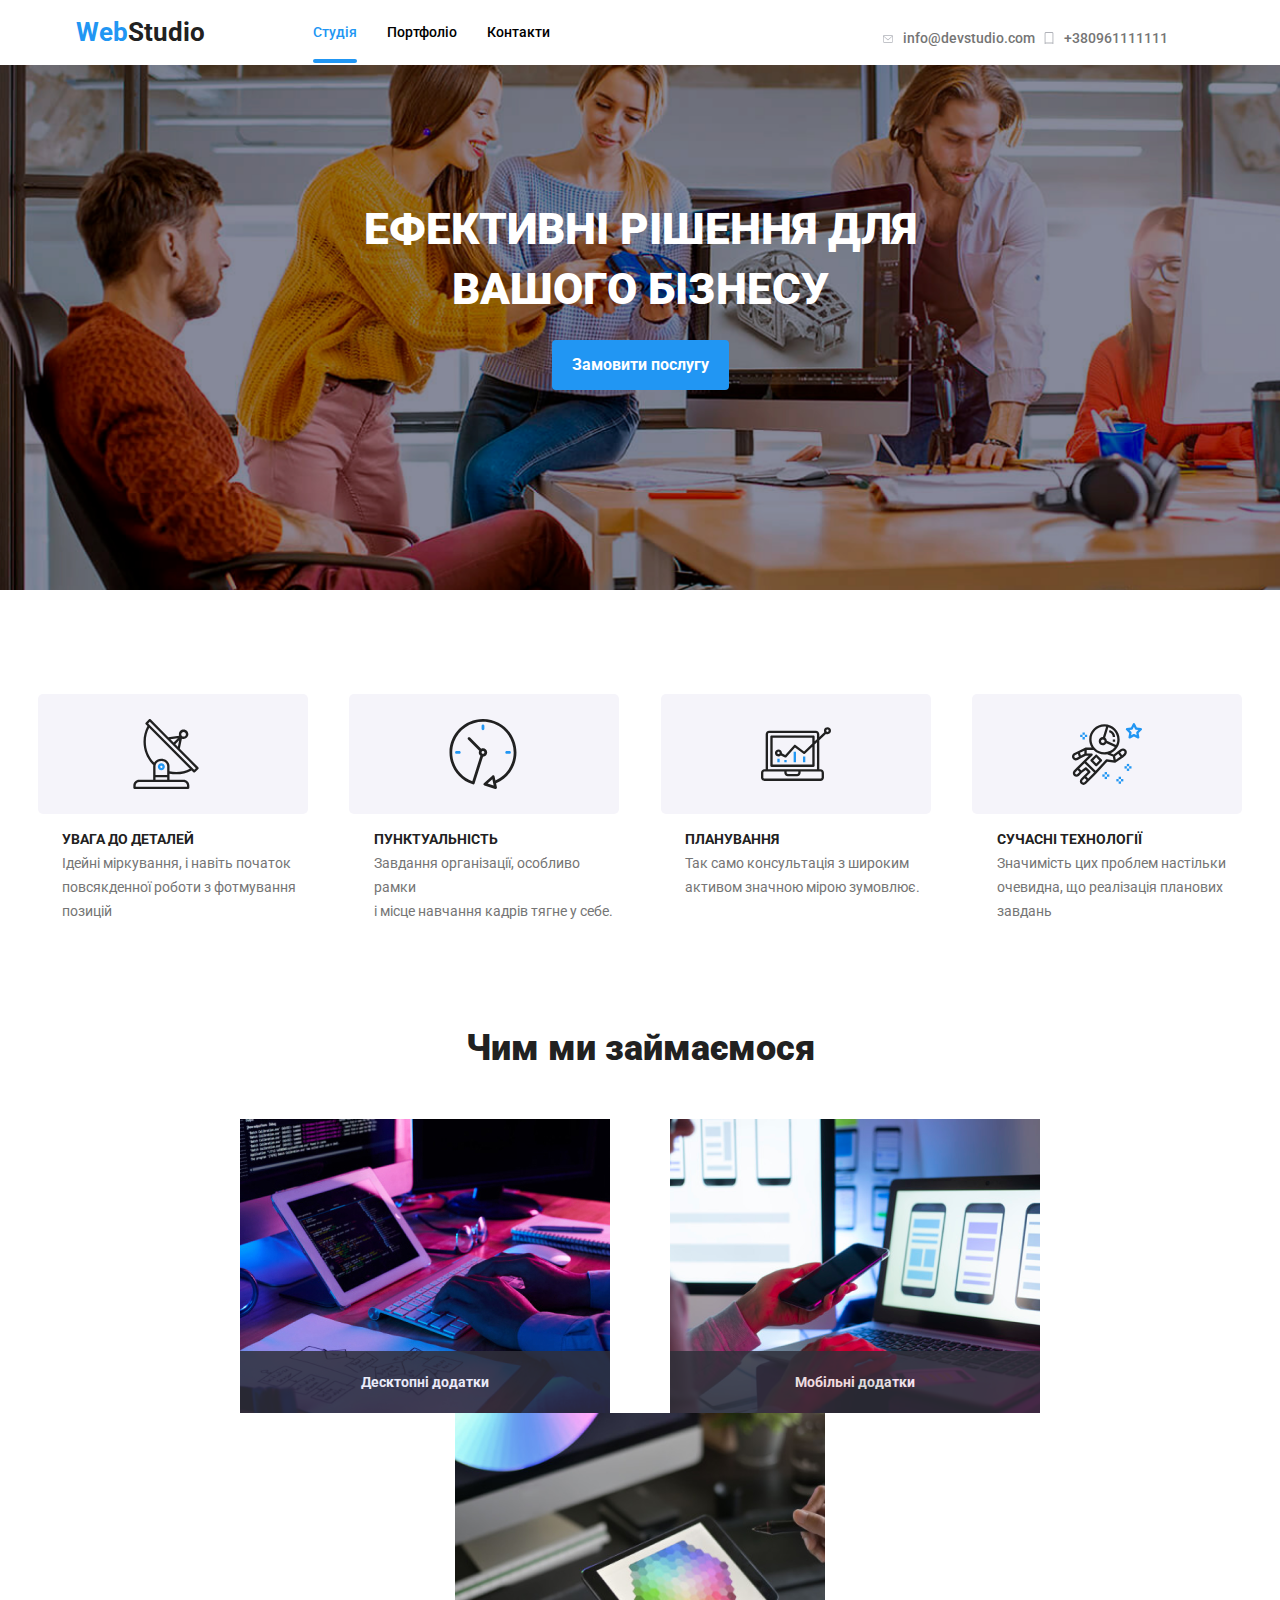
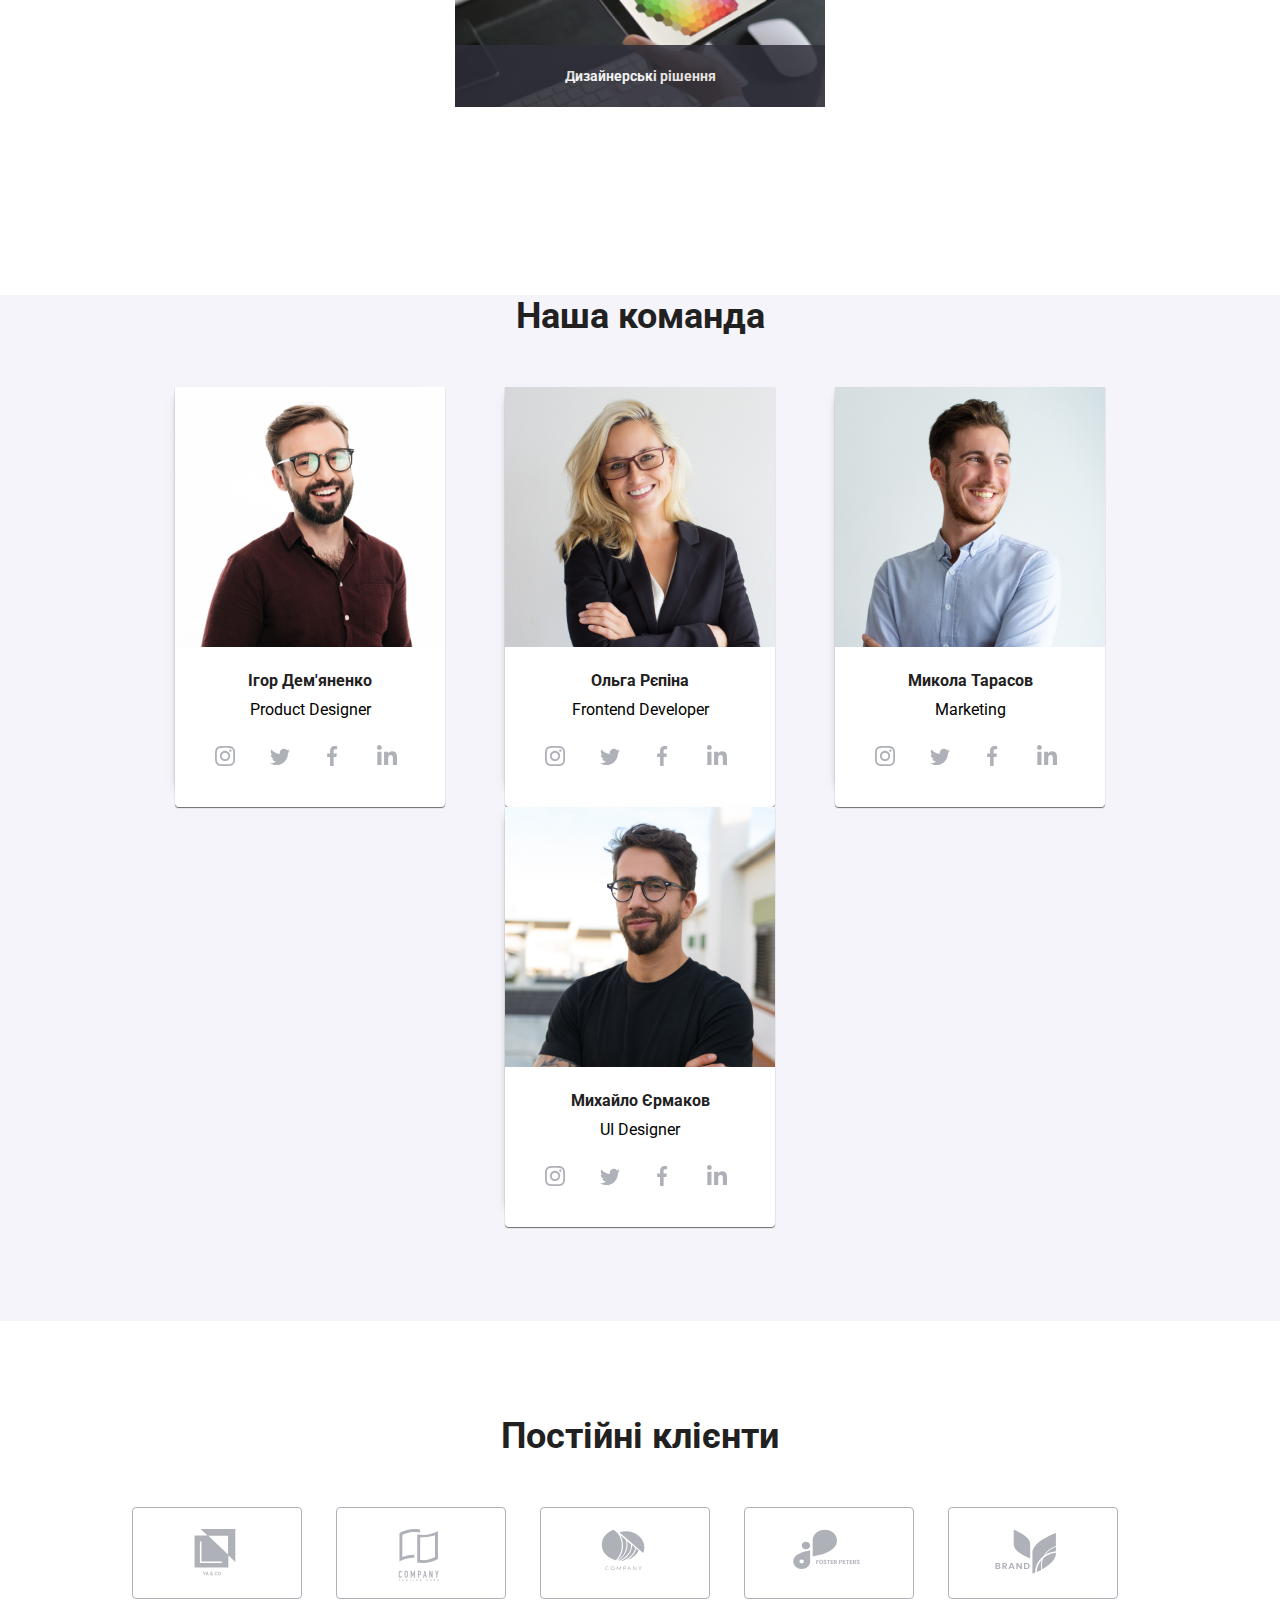
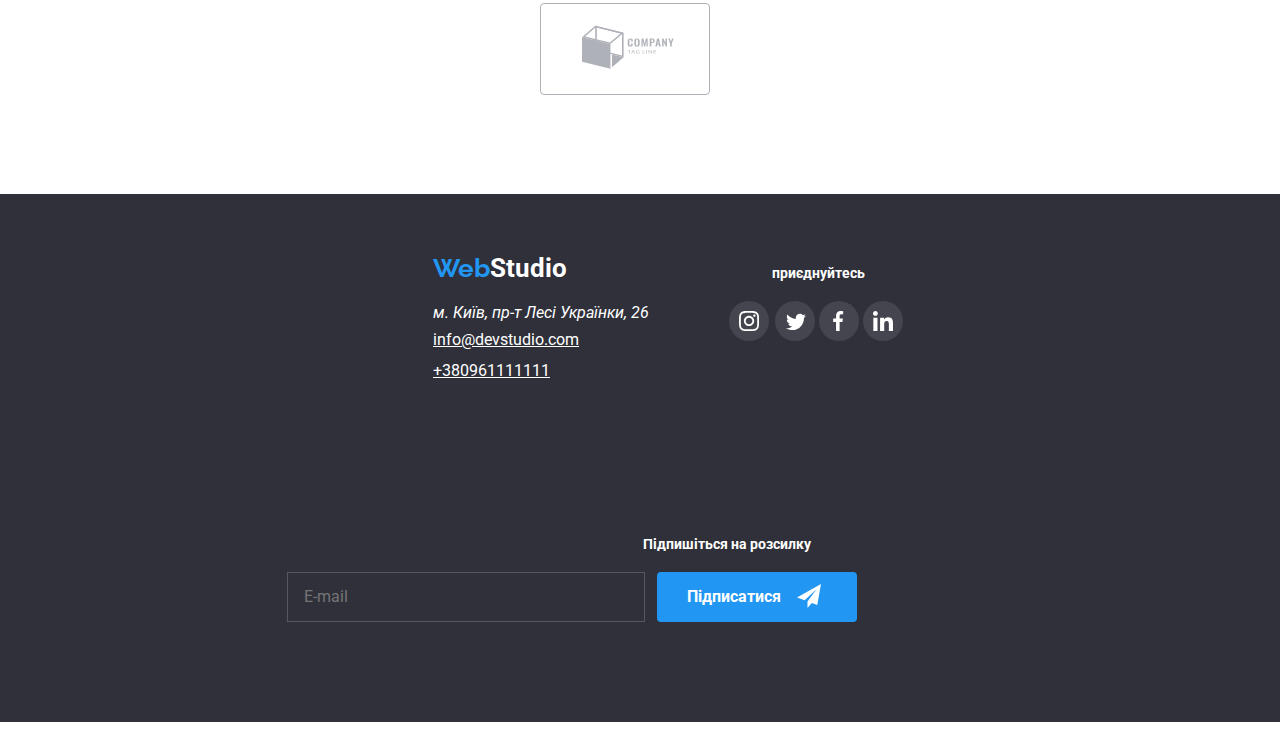
==== index.html @ e54a129b "icon webstudio, adaptiv" ====
<!DOCTYPE html>
<html lang="en">

<head>
    <meta charset="UTF-8">
    <meta name="viewport" content="width=device-width, initial-scale=1.0">
    <title>Document</title>
    <link rel="stylesheet" href="./css/normalize.css">
    <link rel="stylesheet" href="./css/main.css">
    <link rel="icon" href="/img/icon.png">
    <link rel="preconnect" href="https://fonts.googleapis.com">
    <link rel="preconnect" href="https://fonts.gstatic.com" crossorigin>
    <link
        href="https://fonts.googleapis.com/css2?family=Roboto:ital,wght@0,100;0,300;0,400;0,500;0,700;0,900;1,100;1,300;1,400;1,500;1,700;1,900&display=swap"
        rel="stylesheet">
    <link rel="preconnect" href="https://fonts.googleapis.com">
    <link rel="preconnect" href="https://fonts.gstatic.com" crossorigin>
    <link href="https://fonts.googleapis.com/css2?family=Raleway:ital,wght@0,100..900;1,100..900&display=swap"
        rel="stylesheet">
</head>

<body>
    <header class="header__container">
        <h1 class="WebStudio"><span class="blue">Web</span>Studio</h1>
        <nav class="header__nav">
            <ul class="header__list">
                <li class="header__item"><a href="index.html" class="header__link active underline"
                        style="color: #2196F3;">Студія</a></li>
                <li class="header__item"><a href="portfolio.html" class="header__link">Портфоліо</a></li>
                <li class="header__item"><a href="#footer" class="header__link">Контакти</a></li>
            </ul>
        </nav>
        <ul class="nav__contact">
            <li class="contact">
                <svg class="svg__head">
                    <use width="10" height="14" href="symbol-defs.svg#icon-envelope" class="svg__use">
                    </use>
                </svg>
                <a href="mailto:info@devstudio.com" class="header__a">info@devstudio.com</a>
            </li>
            <li class="contact">
                <svg class="svg__head">
                    <use width="10" height="14" href="symbol-defs.svg#icon-smartphone" class="svg__use">
                    </use>
                </svg>
                <a href="tel:+380961111111" class="header__a">+380961111111</a>
            </li>
        </ul>
    </header>
    <main>
        <section class="section__1">
            <h2 class="advertisement">ЕФЕКТИВНІ РІШЕННЯ ДЛЯ <br> ВАШОГО
                БІЗНЕСУ
            </h2>
            <button class="white" , id="button" width="216px" height="50px" data-modal-open>Замовити
                послугу</button>
            <div class="backdrop is__hidden" data-modal>
                <div class="modal box__modal">
                    <svg class="close__icon" data-modal-close>
                        <use href="symbol-defs.svg#icon-croos"></use>
                    </svg>
                    <h3><strong>Залиште свої дані, ми вам передзвонимо</strong></h3>
                    <label>Ім'я
                        <br>
                        <input type="name" class="name" required>
                        <svg class="other__svg">
                            <use href="symbol-defs.svg#icon-person"></use>
                        </svg>
                    </label>
                    <br>
                    <label>Телефон
                        <br>
                        <input type="tel" class="tel" required>
                        <svg class="other__svg">
                            <use href="symbol-defs.svg#icon-mobile"></use>
                        </svg>
                    </label>
                    <br>
                    <label>Пошта
                        <br>
                        <input type="email" class="email1" required>
                        <svg class="other__svg">
                            <use href="symbol-defs.svg#icon-email"></use>
                        </svg>
                    </label>
                    <br>
                    <label>Коментар
                        <br>
                        <textarea class="text__a__modal" placeholder="Введіть текст"></textarea>
                    </label>
                    <br>
                    <div>
                        <input type="checkbox" id="agreement" required>
                        <label for="agreement">Погоджуюся з розсилкою та приймаю <a href="">Умови договору</a></label>
                    </div>
                    <button class="button__m">Відправити</button>
                </div>
            </div>
        </section>
        <section class="section__2">
            <div class="section2__box">
                <div class="advantage">
                    <svg class="svg">
                        <use width="70" height="70" x="93" y="25" href="symbol-defs.svg#icon-anten" class="svg__use">
                        </use>
                    </svg>
                    <div class="my__text">
                        <h2 class="advantages">УВАГА ДО ДЕТАЛЕЙ</h2>
                        <p class="paragraf">Ідейні міркування, і навіть початок <br> повсякденної роботи з
                            фотмування <br> позицій</p>
                    </div>
                </div>
                <div class="advantage">
                    <svg class="svg">
                        <use width="70" height="70" x="99" y="25" href="symbol-defs.svg#icon-clock" class=" svg__use">
                        </use>
                    </svg>
                    <div class="my__text">
                        <h2 class="advantages">ПУНКТУАЛЬНІСТЬ</h2>
                        <p class="paragraf">Завдання організації, особливо рамки <br> і місце навчання кадрів тягне у
                            себе.</p>
                    </div>
                </div>
                <div class="advantage">
                    <svg class="svg">
                        <use width="70" height="70" x="100" y="25" href="symbol-defs.svg#icon-diagram" class="svg__use">
                        </use>
                    </svg>
                    <div class="my__text">
                        <h2 class="advantages">ПЛАНУВАННЯ</h2>
                        <p class="paragraf">Так само консультація з широким <br> активом значною мірою
                            зумовлює.</p>
                    </div>
                </div>
                <div class="advantage">
                    <svg class="svg">
                        <use width="70" height="70" x="100" y="25" href="symbol-defs.svg#icon-astronaut"
                            class="svg__use">
                        </use>
                    </svg>
                    <div class="my__text">
                        <h2 class="advantages">СУЧАСНІ ТЕХНОЛОГІЇ</h2>
                        <p class="paragraf">Значимість цих проблем настільки <br> очевидна, що реалізація
                            планових <br> завдань</p>
                    </div>
                </div>
            </div>
        </section>
        <section class="section__3">
            <div class="section3__box">
                <div class="headers" style="width: auto;">
                    <h2><strong>Чим ми займаємося</strong></h2>
                </div>
                <div class="box__section">
                    <div class="box">
                        <h2 class="box__text">Десктопні додатки</h2>
                    </div>
                    <div class="box">
                        <h2 class="box__text">Мобільні додатки</h2>
                    </div>
                    <div class="box">
                        <h2 class="box__text">Дизайнерські рішення</h2>
                    </div>
                </div>
            </div>
        </section>
        <section>
            <div class="section__4">
                <div class="headers" style="width: auto;">
                    <h2>Наша команда</h2>
                </div>
                <div class=" team__grid">
                    <div class="person">
                        <img src="img/img1.jpg" alt="німа" width="270px" height="260px">
                        <h2 class="name__person"><strong>Ігор Дем'яненко</strong></h2>
                        <p class="make">Product Designer</p>
                        <div class="person__icon">
                            <svg class="icon__hever">
                                <use width="20" height="20" y="11" x="12" href="symbol-defs.svg#icon-instagram"></use>
                            </svg>
                            <svg class="icon__hever">
                                <use width="20" height="20" y="12" x="13" href="symbol-defs.svg#icon-twitter"></use>
                            </svg><svg class="icon__hever">
                                <use width="20" height="20" y="11" x="11" href="symbol-defs.svg#icon-facebook"></use>
                            </svg><svg class="icon__hever">
                                <use width="20" height="20" y="10" x="12" href="symbol-defs.svg#icon-linkedin"></use>
                            </svg>
                        </div>
                    </div>
                    <div class="person">
                        <img src="img/img2.jpg" alt="німа" width="270px" height="260px">
                        <h2 class="name__person"><strong>Ольга Рєпіна</strong></h2>
                        <p class="make">Frontend Developer</p>
                        <div class="person__icon">
                            <svg class="icon__hever">
                                <use width="20" height="20" y="11" x="12" href="symbol-defs.svg#icon-instagram"></use>
                            </svg>
                            <svg class="icon__hever">
                                <use width="20" height="20" y="12" x="13" href="symbol-defs.svg#icon-twitter"></use>
                            </svg><svg class="icon__hever">
                                <use width="20" height="20" y="11" x="11" href="symbol-defs.svg#icon-facebook"></use>
                            </svg><svg class="icon__hever">
                                <use width="20" height="20" y="10" x="12" href="symbol-defs.svg#icon-linkedin"></use>
                            </svg>
                        </div>
                    </div>
                    <div class="person">
                        <img src="img/img3.jpg" alt="німа" width="270px" height="260px">
                        <h2 class="name__person"><strong>Микола Тарасов</strong></h2>
                        <p class="make">Marketing</p>
                        <div class="person__icon">
                            <svg class="icon__hever">
                                <use width="20" height="20" y="11" x="12" href="symbol-defs.svg#icon-instagram"></use>
                            </svg>
                            <svg class="icon__hever">
                                <use width="20" height="20" y="12" x="13" href="symbol-defs.svg#icon-twitter"></use>
                            </svg><svg class="icon__hever">
                                <use width="20" height="20" y="11" x="11" href="symbol-defs.svg#icon-facebook"></use>
                            </svg><svg class="icon__hever">
                                <use width="20" height="20" y="10" x="12" href="symbol-defs.svg#icon-linkedin"></use>
                            </svg>
                        </div>
                    </div>
                    <div class="person">
                        <img src="img/img4.jpg" alt="німа" width="270px" height="260px">
                        <h2 class="name__person"><strong>Михайло Єрмаков</strong></h2>
                        <p class="make">UI Designer</p>
                        <div class="person__icon">
                            <svg class="icon__hever">
                                <use width="20" height="20" y="11" x="12" href="symbol-defs.svg#icon-instagram"></use>
                            </svg>
                            <svg class="icon__hever">
                                <use width="20" height="20" y="12" x="13" href="symbol-defs.svg#icon-twitter"></use>
                            </svg><svg class="icon__hever">
                                <use width="20" height="20" y="11" x="11" href="symbol-defs.svg#icon-facebook"></use>
                            </svg><svg class="icon__hever">
                                <use width="20" height="20" y="10" x="12" href="symbol-defs.svg#icon-linkedin"></use>
                            </svg>
                        </div>
                    </div>
                </div>
            </div>
        </section>
        <section class="section__5">
            <h3>Постійні клієнти</h3>
            <div class="logo__box">
                <svg class="logo__img">
                    <use width="100" height="46.7" y="5" href="symbol-defs.svg#icon-group1"></use>
                </svg>
                <svg class="logo__img">
                    <use width="100" height="52" y="5" href="symbol-defs.svg#icon-group2"></use>
                </svg>
                <svg class="logo__img">
                    <use width="100" height="41.18" y="5" href="symbol-defs.svg#icon-group3"></use>
                </svg>
                <svg class="logo__img">
                    <use width="115" height="40.62" y="5" href="symbol-defs.svg#icon-group4"></use>
                </svg>
                <svg class="logo__img">
                    <use width="90" height="45.43" y="5" href="symbol-defs.svg#icon-group5"></use>
                </svg>
                <svg class="logo__img">
                    <use width="110" height="43.93" y="5" href="symbol-defs.svg#icon-group6"></use>
                </svg>
            </div>
        </section>
    </main>
    <footer class="section__footer" id="footer">
        <div class="footer__box">
            <section class="footer__box1">
                <h3 class="WebStudio2 , text__decoration"><span class="blue"
                        style="font-family: Raleway, sans-serif;">Web</span><span class="white">Studio</span>
                </h3>
                <address>
                    <p class="white , text__decoration">м. Київ, пр-т Лесі Українки, 26</p>
                </address>
                <a href="mailto:info@devstudio.com" class="white , text__decoration">info@devstudio.com</a>
                <br>
                <a href="tel:+380961111111" class="white , text__decoration">+380961111111</a>
            </section>
            <section class="footer__box2">
                <h4>приєднуйтесь</h4>
                <div class="footer__div">
                    <svg class="icon__footer1">
                        <use width="20" height="20" y="10" x="10" href="symbol-defs.svg#icon-instagram"></use>
                    </svg>
                    <svg class="icon__footer">
                        <use width="20" height="20" y="11" x="11" href="symbol-defs.svg#icon-twitter"></use>
                    </svg><svg class="icon__footer">
                        <use width="20" height="20" y="10" x="9" href="symbol-defs.svg#icon-facebook"></use>
                    </svg><svg class="icon__footer">
                        <use width="20" height="20" y="10" x="10" href="symbol-defs.svg#icon-linkedin"></use>
                    </svg>
                </div>
            </section>
            <section class="footer__box3">
                <h4>Підпишіться на розсилку</h4>
                <div class="div__input">
                    <label for="email"></label>
                    <input type="email" placeholder="E-mail" class="email">
                    <ul class="button__ul">
                        <button class="button__f">Підписатися</button>
                        <svg class="icon__b">
                            <use width="24" height="24" href="symbol-defs.svg#icon-send"></use>
                        </svg>
                    </ul>
                </div>
            </section>
        </div>
    </footer>
    <script src="./modal.js"></script>
</body>

</html>
---- css/main.css ----
@charset "UTF-8";
:root {
  --grey: #757575;
  --white: #ffff;
  --blue: #2196F3;
  --black: #000000;
  --darkgrey: #2F303A;
  --dirtywhite: #ECECEC;
  --creamwhite: #F5F4FA;
  --blue: #2196F3;
  --blue-hover: #188CE8;
  --text-color: #212121;
  --input-border: #21212120;
  --shadow-color: rgba(0, 0, 0, 0.2);
}

* {
  -webkit-box-sizing: border-box;
          box-sizing: border-box;
  margin: 0;
  padding: 0;
}

body {
  font-family: "Roboto", sans-serif;
  margin: 0;
  padding: 0;
}

.blue {
  color: var(--blue);
}

.white {
  color: var(--white);
}

button {
  cursor: pointer;
}

.text-decoration {
  text-decoration: none;
  margin-left: 10px;
}

a:hover {
  color: #188CE8;
  -webkit-transition: color 150ms linear;
  transition: color 150ms linear;
  cursor: pointer;
}

.project__container, .section__footer .footer__box, .section__4 .team__grid, .section3__box .box__section, .section__2, .section__1, .header__container {
  display: -webkit-box;
  display: -ms-flexbox;
  display: flex;
  -webkit-box-pack: center;
      -ms-flex-pack: center;
          justify-content: center;
  -webkit-box-align: center;
      -ms-flex-align: center;
          align-items: center;
  -ms-flex-wrap: wrap;
      flex-wrap: wrap;
}

.section__footer .footer__box .footer__box3 .div__input .button__ul, .nav__contact {
  display: -webkit-box;
  display: -ms-flexbox;
  display: flex;
  list-style: none;
}

.section__5 h3, .section__4 .headers h2, .section3__box .headers h2 {
  font: 700 36px "Roboto", sans-serif;
  line-height: 42px;
  letter-spacing: 3%;
  color: #212121;
  margin-bottom: 50px;
}

@-webkit-keyframes slideDown {
  from {
    opacity: 0;
    -webkit-transform: translate(-50%, -150%);
            transform: translate(-50%, -150%);
  }
  to {
    opacity: 1;
    -webkit-transform: translate(-50%, -50%);
            transform: translate(-50%, -50%);
  }
}

@keyframes slideDown {
  from {
    opacity: 0;
    -webkit-transform: translate(-50%, -150%);
            transform: translate(-50%, -150%);
  }
  to {
    opacity: 1;
    -webkit-transform: translate(-50%, -50%);
            transform: translate(-50%, -50%);
  }
}
@-webkit-keyframes slideUp {
  from {
    opacity: 1;
    -webkit-transform: translate(-50%, -50%);
            transform: translate(-50%, -50%);
  }
  to {
    opacity: 0;
    -webkit-transform: translate(-50%, -150%);
            transform: translate(-50%, -150%);
  }
}
@keyframes slideUp {
  from {
    opacity: 1;
    -webkit-transform: translate(-50%, -50%);
            transform: translate(-50%, -50%);
  }
  to {
    opacity: 0;
    -webkit-transform: translate(-50%, -150%);
            transform: translate(-50%, -150%);
  }
}
@media (max-width: 768px) and (max-width: 1440px) {
  .header__container {
    -webkit-box-align: center;
        -ms-flex-align: center;
            align-items: center;
  }
  .header__container .WebStudio {
    font-weight: 700;
    font-size: 26px;
    font-family: "Roboto";
    line-height: 30px;
    color: #212121;
    text-align: left;
    letter-spacing: 3%;
    margin-left: -150px;
  }
  .header__nav {
    margin-left: 86px;
    margin-right: 96px;
  }
  .nav__contact {
    -webkit-box-orient: vertical;
    -webkit-box-direction: normal;
        -ms-flex-direction: column;
            flex-direction: column;
    width: 131px;
  }
  .nav__contact .contact {
    width: 138px;
  }
  .nav__contact .contact .svg__head {
    width: 106px;
    height: 12px;
    fill: #AFB1B8;
    display: -webkit-box;
    display: -ms-flexbox;
    display: flex;
    position: relative;
    top: 15px;
  }
  .nav__contact .contact .header__a {
    font-weight: 500;
    font-size: 12px;
    font-family: "Roboto";
    line-height: 14px;
    color: #757575;
    text-align: none;
    letter-spacing: 3%;
    margin-left: 8px;
  }
  .header__link {
    font-weight: 500;
    font-size: 14px;
    font-family: "Roboto";
    line-height: 16px;
    color: #212121;
    text-align: none;
    letter-spacing: 3%;
  }
}
@media (max-width: 320px) {
  .header__container {
    width: 320px;
  }
  .header__container .WebStudio {
    font-weight: 700;
    font-size: 24px;
    font-family: "Roboto";
    line-height: 28px;
    color: #212121;
    text-align: center;
    letter-spacing: 3%;
    margin-left: -535px;
  }
  .header__nav {
    display: none;
  }
  .nav__contact {
    display: none;
  }
}
.header__container {
  position: fixed;
  z-index: 1;
  background-color: #FFFFFF;
  width: 100%;
}
.header__container .WebStudio {
  font-weight: 700;
  font-size: 26px;
  font-family: "Roboto";
  line-height: 30px;
  color: #212121;
  text-align: left;
  letter-spacing: 3%;
  cursor: pointer;
}

.header__nav {
  margin-left: 93px;
  margin-right: 318px;
}
.header__nav .header__list {
  display: -webkit-box;
  display: -ms-flexbox;
  display: flex;
  list-style: none;
  padding: 0;
  margin: 0;
}
.header__nav .header__list .header__item {
  margin: 0 15px;
  -webkit-box-align: end;
      -ms-flex-align: end;
          align-items: flex-end;
}
.header__nav .header__list .header__item .header__link {
  font-weight: 500;
  font-size: 14px;
  font-family: "Roboto";
  line-height: 16px;
  color: #212121;
  text-align: none;
  letter-spacing: 3%;
  -webkit-transition: 250ms cubic-bezier(0.4, 0, 0.2, 1);
  transition: 250ms cubic-bezier(0.4, 0, 0.2, 1);
  text-decoration: none;
  color: var(--black);
  position: relative;
  padding-bottom: 23px;
}
.header__nav .header__list .header__item .header__link:hover {
  color: #2196F3;
  -webkit-transition: 250ms cubic-bezier(0.4, 0, 0.2, 1);
  transition: 250ms cubic-bezier(0.4, 0, 0.2, 1);
}
.header__nav .header__list .header__item .header__link:hover::after {
  -webkit-transition: 300ms cubic-bezier(0.4, 0, 0.2, 1);
  transition: 300ms cubic-bezier(0.4, 0, 0.2, 1);
  content: "";
  position: absolute;
  height: 4px;
  background-color: #2196F3;
  left: 0;
  bottom: 0;
  border-radius: 4px;
  width: 100%;
}

.underline:after {
  content: "";
  position: absolute;
  height: 4px;
  background-color: #2196F3;
  left: 0;
  bottom: 0;
  border-radius: 4px;
  width: 100%;
}

.header__a {
  font-weight: 500;
  font-size: 14px;
  font-family: "Roboto";
  line-height: 16px;
  color: #212121;
  text-align: none;
  letter-spacing: 3%;
  text-decoration: none;
  padding: 0 10px;
  cursor: pointer;
  color: #757575;
  -webkit-transition: 250ms cubic-bezier(0.4, 0, 0.2, 1);
  transition: 250ms cubic-bezier(0.4, 0, 0.2, 1);
  margin-left: 10px;
}
.header__a:hover {
  text-decoration: none;
  padding: 0 10px;
  cursor: pointer;
  color: #2196F3;
  -webkit-transition: 250ms cubic-bezier(0.4, 0, 0.2, 1);
  transition: 250ms cubic-bezier(0.4, 0, 0.2, 1);
}

.nav__contact .contact {
  -webkit-transition: 300ms cubic-bezier(0.4, 0, 0.2, 1);
  transition: 300ms cubic-bezier(0.4, 0, 0.2, 1);
  width: 161px;
}
.nav__contact .contact::after:hover {
  -webkit-transition: 300ms cubic-bezier(0.4, 0, 0.2, 1);
  transition: 300ms cubic-bezier(0.4, 0, 0.2, 1);
  content: "";
  position: absolute;
  height: 4px;
  background-color: #2196F3;
  left: 0;
  bottom: 0;
  border-radius: 4px;
  width: 100%;
}
.nav__contact .contact:hover .svg__head {
  fill: #2196F3;
  color: #2196F3;
  cursor: pointer;
  -webkit-transition: 250ms cubic-bezier(0.4, 0, 0.2, 1);
  transition: 250ms cubic-bezier(0.4, 0, 0.2, 1);
}
.nav__contact .contact .svg__head {
  width: 106px;
  height: 12px;
  fill: #AFB1B8;
  display: -webkit-box;
  display: -ms-flexbox;
  display: flex;
  position: relative;
  top: 15px;
}

.section__1 {
  background-image: url(/img/background1.png);
  background-repeat: no-repeat;
  background-color: var(--darkgrey);
  background-size: cover;
  -webkit-box-orient: vertical;
  -webkit-box-direction: normal;
      -ms-flex-direction: column;
          flex-direction: column;
  padding: 200px;
}
.section__1 .advertisement {
  font-weight: 900;
  font-size: 44px;
  font-family: "Roboto";
  line-height: 1.36;
  color: var(--white);
  text-align: center;
  letter-spacing: 3%;
}
.section__1 #button {
  background-color: var(--blue);
  display: inline-block;
  font-weight: 700;
  font-size: 16px;
  font-family: "Roboto";
  line-height: 50px;
  color: #FFFFFF;
  text-align: center;
  letter-spacing: 3%;
  border-radius: 4px;
  border: none;
  padding: 0 20px;
  margin-top: 20px;
  -webkit-transition: 250ms cubic-bezier(0.4, 0, 0.2, 1);
  transition: 250ms cubic-bezier(0.4, 0, 0.2, 1);
}
.section__1 #button:hover {
  background-color: #188CE8;
  -webkit-box-shadow: 0px 4px 15px rgb(15, 15, 15);
          box-shadow: 0px 4px 15px rgb(15, 15, 15);
  -webkit-transform: scale(1.03);
          transform: scale(1.03);
  -webkit-transition: 250ms cubic-bezier(0.4, 0, 0.2, 1);
  transition: 250ms cubic-bezier(0.4, 0, 0.2, 1);
}

.section__2 .section2__box {
  display: -webkit-box;
  display: -ms-flexbox;
  display: flex;
  margin-top: 94px;
  gap: 20px;
}
.section__2 .section2__box .advantage {
  -webkit-box-flex: 1;
      -ms-flex: 1 1 200px;
          flex: 1 1 200px;
  margin: 10px;
  text-align: center;
  -webkit-transition: all 250ms ease-out;
  transition: all 250ms ease-out;
}
.section__2 .section2__box .advantage:hover {
  -webkit-transform: scale(1.1);
          transform: scale(1.1);
  -webkit-transition: all 250ms ease-out;
  transition: all 250ms ease-out;
}
.section__2 .section2__box .advantage .svg {
  width: 270px;
  height: 120px;
  background-color: #F5F4FA;
  border-radius: 5px;
}
.section__2 .section2__box .advantage .my__text .advantages {
  font-weight: 700;
  font-size: 14px;
  font-family: "Roboto";
  line-height: 3px;
  color: #212121;
  text-align: start;
  letter-spacing: 3%;
  margin: 20px 25px 10px;
}
.section__2 .section2__box .advantage .my__text .paragraf {
  font-weight: 400;
  font-size: 14px;
  font-family: "Roboto";
  line-height: 24px;
  color: var(--grey);
  text-align: left;
  letter-spacing: 3%;
  margin-left: 25px;
}

/* icon & svg */
.icon {
  padding: 25px 100px;
  border-radius: 4px;
  background-color: var(--creamwhite);
}

.section3__box {
  -ms-flex-wrap: wrap;
      flex-wrap: wrap;
  padding-bottom: 94px;
}
.section3__box .headers {
  text-align: center;
  margin: 94px 0 50px 0;
}
.section3__box .box__section .box {
  margin: 0 30px;
  width: 370px;
  height: 294px;
}
.section3__box .box__section .box:nth-child(1) {
  background-image: url(/img/box1.jpg);
}
.section3__box .box__section .box:nth-child(2) {
  background-image: url(/img/box2.png);
}
.section3__box .box__section .box:nth-child(3) {
  background-image: url(/img/box3.png);
}
.section3__box .box__section .box .box__text {
  background-color: var(--darkgrey);
  padding: 23px 50px;
  opacity: 85%;
  margin-top: 232px;
  font-weight: 700;
  font-size: 14px;
  font-family: "Roboto";
  line-height: 16px;
  color: var(--white);
  text-align: center;
  letter-spacing: 3%;
}

/* наша група */
.section__4 {
  background-color: var(--creamwhite);
  padding-bottom: 94px;
}
.section__4 .headers {
  text-align: center;
  margin: 94px 0 50px 0;
}
.section__4 .team__grid .person {
  text-align: center;
  margin: 0 30px;
  background-color: var(--white);
  width: 270px;
  height: 420px;
  -webkit-box-shadow: -10px -5px 10px -15px rgba(0, 0, 0, 0.568), 0px 1px 1px 0px rgba(0, 0, 0, 0.568);
          box-shadow: -10px -5px 10px -15px rgba(0, 0, 0, 0.568), 0px 1px 1px 0px rgba(0, 0, 0, 0.568);
  border-radius: 0px 0px 4px 4px;
}
.section__4 .team__grid .person .name__person {
  font-weight: 500;
  font-size: 16px;
  font-family: "Roboto";
  line-height: 19px;
  color: #212121;
  text-align: center;
  letter-spacing: 3%;
  margin-top: 20px;
}
.section__4 .team__grid .person .make {
  font-weight: 400;
  font-size: 16px;
  font-family: "Roboto";
  line-height: 19px;
  color: var(grey);
  text-align: center;
  letter-spacing: 3%;
  margin-top: 10px;
}
.section__4 .team__grid .person .person__icon {
  display: -webkit-box;
  display: -ms-flexbox;
  display: flex;
  padding-left: 28px;
  gap: 10px;
  margin-top: 16px;
  margin-bottom: 30px;
}
.section__4 .team__grid .person .icon__hever {
  fill: #AFB1B8;
  width: 44px;
  height: 44px;
  border-radius: 100%;
  -webkit-transition: 250ms cubic-bezier(0.4, 0, 0.2, 1);
  transition: 250ms cubic-bezier(0.4, 0, 0.2, 1);
}
.section__4 .team__grid .person .icon__hever:hover {
  background-color: #2196F3;
  fill: #FFFFFF;
  border: none;
  -webkit-transition: 250ms cubic-bezier(0.4, 0, 0.2, 1);
  transition: 250ms cubic-bezier(0.4, 0, 0.2, 1);
  cursor: pointer;
}

.section__5 {
  text-align: center;
  margin: 94px 120px;
}
.section__5 .logo__box .logo__img {
  padding: 16px 32px;
  border: 1px solid #AFB1B8;
  border-radius: 4px;
  margin-right: 30px;
  width: 170px;
  height: 92px;
  fill: #AFB1B8;
  cursor: pointer;
  -webkit-transition: 250ms cubic-bezier(0.4, 0, 0.2, 1);
  transition: 250ms cubic-bezier(0.4, 0, 0.2, 1);
}
.section__5 .logo__box .logo__img:hover {
  border: 1px solid #2196F3;
  -webkit-transition: 250ms cubic-bezier(0.4, 0, 0.2, 1);
  transition: 250ms cubic-bezier(0.4, 0, 0.2, 1);
  -webkit-transform: scale(1.1);
          transform: scale(1.1);
  fill: #2196F3;
}

@media (max-width: 768px) {
  .section__1 .advertisement {
    font-weight: 900;
    font-size: 26px;
    font-family: "Roboto";
    line-height: 1.36;
    color: var(--white);
    text-align: center;
    letter-spacing: 3%;
  }
  .section__1 #button {
    font-weight: 700;
    font-size: 16px;
    font-family: "Roboto";
    line-height: 30px;
    color: #FFFFFF;
    text-align: center;
    letter-spacing: 3%;
    padding: 10px 20px;
  }
  .section__2 .section2__box {
    -ms-flex-wrap: wrap;
        flex-wrap: wrap;
    margin-top: 60px;
  }
  .section__2 .section2__box .advantage .my__text {
    position: relative;
    left: 20px;
  }
  .section__2 .section2__box .advantage .my__text .advantages {
    font-weight: 700;
    font-size: 14px;
    font-family: "Roboto";
    line-height: 3px;
    color: #212121;
    text-align: start;
    letter-spacing: 3%;
    margin: 20px 25px 10px;
  }
  .section__2 .section2__box .advantage .my__text .paragraf {
    font-weight: 400;
    font-size: 14px;
    font-family: "Roboto";
    line-height: 24px;
    color: var(--grey);
    text-align: left;
    letter-spacing: 3%;
    margin-left: 25px;
  }
  .section3__box {
    display: none;
  }
  .section__4 .headers {
    padding-top: 60px;
  }
  .section__4 .headers h2 {
    font-weight: 700;
    font-size: 28px;
    font-family: "Roboto";
    line-height: 32px;
    color: #212121;
    text-align: center;
    letter-spacing: 3%;
  }
  .section__4 .team__grid .person:nth-of-type(1) {
    margin-bottom: 30px;
  }
  .section__4 .team__grid .person:nth-of-type(2) {
    margin-bottom: 30px;
  }
  .section__5 h3 {
    font-weight: 700;
    font-size: 28px;
    font-family: "Roboto";
    line-height: 32px;
    color: #212121;
    text-align: center;
    letter-spacing: 3%;
  }
  .section__5 .logo__box {
    height: 227px !important;
  }
  .section__5 .logo__box .logo__img {
    width: 226px;
  }
}
.backdrop {
  position: fixed;
  top: 0;
  left: 0;
  width: 100%;
  height: 100%;
  background-color: rgba(0, 0, 0, 0.5);
  opacity: 1;
}

.backdrop.is__hidden {
  opacity: 0;
  pointer-events: none;
}

.backdrop.is__visible .modal {
  -webkit-animation: slideDown 0.4s forwards;
          animation: slideDown 0.4s forwards;
  opacity: 1;
  pointer-events: auto;
}

.backdrop.is__closing .modal {
  -webkit-animation: slideUp 0.4s forwards;
          animation: slideUp 0.4s forwards;
}

.backdrop.is__active .modal {
  -webkit-transform: translate(-50%, -50%);
          transform: translate(-50%, -50%);
  -webkit-animation: none;
          animation: none;
}

.backdrop.is__closing {
  opacity: 0;
  -webkit-transition: opacity 0.3s;
  transition: opacity 0.3s;
}

.no__scroll {
  overflow: hidden;
}

.modal {
  position: absolute;
  top: 50%;
  left: 50%;
  padding: 15px;
  border-radius: 4px;
  background-color: #FFFFFF;
  -webkit-transform: translate(-50%, -50%);
          transform: translate(-50%, -50%);
  -webkit-box-shadow: 0px 4px 15px rgba(0, 0, 0, 0.2);
          box-shadow: 0px 4px 15px rgba(0, 0, 0, 0.2);
  -webkit-transition: -webkit-transform 250ms cubic-bezier(0.4, 0, 0, 2 1);
  transition: -webkit-transform 250ms cubic-bezier(0.4, 0, 0, 2 1);
  transition: transform 250ms cubic-bezier(0.4, 0, 0, 2 1);
  transition: transform 250ms cubic-bezier(0.4, 0, 0, 2 1), -webkit-transform 250ms cubic-bezier(0.4, 0, 0, 2 1);
}

.box__modal {
  width: 528px;
  text-align: start;
  padding-left: 40px;
}
.box__modal .close__icon {
  position: absolute;
  top: 20px;
  right: 20px;
  width: 20px;
  height: 20px;
  cursor: pointer;
  fill: #000;
  border: 1px solid rgba(0, 0, 0, 0.1019607843);
  padding: 3px;
  border-radius: 100%;
  -webkit-transition: 250ms cubic-bezier(0.4, 0, 0.2, 1);
  transition: 250ms cubic-bezier(0.4, 0, 0.2, 1);
}
.box__modal .close__icon:hover {
  fill: #2196F3;
  border: 1px solid rgba(0, 0, 0, 0.1019607843);
  -webkit-transition: 250ms cubic-bezier(0.4, 0, 0.2, 1);
  transition: 250ms cubic-bezier(0.4, 0, 0.2, 1);
}
.box__modal h3 {
  font-weight: 700;
  font-size: 20px;
  font-family: "Roboto";
  line-height: 23px;
  color: #212121;
  text-align: center;
  letter-spacing: 3%;
  margin: 20px 0 12px 0;
}
.box__modal label {
  width: 448px;
  height: 58px;
  font-weight: 400;
  font-size: 12px;
  font-family: "Roboto";
  line-height: 14px;
  color: #757575;
  text-align: center;
  letter-spacing: 3%;
  margin-bottom: 15px;
  position: relative;
}
.box__modal .other__svg {
  position: absolute;
  top: 50%;
  left: 10px;
  -webkit-transform: translateY(-50%);
          transform: translateY(-50%);
  width: 15px;
  height: 15px;
  margin-top: 15px;
  fill: #000;
  -webkit-transition: 200ms cubic-bezier(0.4, 0, 0.2, 1);
  transition: 200ms cubic-bezier(0.4, 0, 0.2, 1);
}
.box__modal .other__svg:hover {
  fill: #2196F3;
  -webkit-transition: 200ms cubic-bezier(0.4, 0, 0.2, 1);
  transition: 200ms cubic-bezier(0.4, 0, 0.2, 1);
}

.name,
.tel,
.email1,
.text__a__modal {
  width: 448px;
  height: 40px;
  margin-bottom: 10px;
  border: 1px solid rgba(33, 33, 33, 0.1254901961);
  border-radius: 4px;
  padding-left: 30px;
}

.name:focus,
.tel:focus,
.email1:focus,
.text__a__modal:focus {
  border-color: #2196F3;
  outline: none;
}

.name:focus + .other__svg,
.tel:focus + .other__svg,
.email1:focus + .other__svg,
.text__a__modal:focus + .other__svg {
  fill: #2196F3;
}

input:hover,
input:focus {
  border: 1px solid #2196F3;
}

input:focus ~ .other__svg {
  fill: #2196F3;
}

.text__a__modal {
  width: 448px;
  height: 120px;
  resize: none;
  padding: 15px;
  margin-top: 4px;
  margin-bottom: 20px;
  border: 1px solid rgba(33, 33, 33, 0.1254901961);
}

.agreement input[type=checkbox] {
  margin-right: 10px;
}

input[type=checkbox]:checked {
  accent-color: #2196F3;
}

.button__m {
  width: 250px;
  height: 50px;
  padding: 10px 0;
  background-color: #2196F3;
  color: #FFFFFF;
  border: none;
  border-radius: 4px;
  cursor: pointer;
  margin-top: 30px;
  margin-bottom: 40px;
  margin-left: 110px;
  -webkit-box-shadow: 0px 6px 20px rgba(0, 0, 0, 0.2);
          box-shadow: 0px 6px 20px rgba(0, 0, 0, 0.2);
  -webkit-transition: 250ms cubic-bezier(0.4, 0, 0.2, 1);
  transition: 250ms cubic-bezier(0.4, 0, 0.2, 1);
}
.button__m:hover {
  background-color: #188CE8;
  -webkit-transition: 250ms cubic-bezier(0.4, 0, 0.2, 1);
  transition: 250ms cubic-bezier(0.4, 0, 0.2, 1);
  -webkit-transform: scale(1.03);
          transform: scale(1.03);
  -webkit-box-shadow: 0px 8px 25px rgba(0, 0, 0, 0.3);
          box-shadow: 0px 8px 25px rgba(0, 0, 0, 0.3);
}

.section__footer {
  background-color: var(--darkgrey);
}
.section__footer .footer__box {
  background-color: var(--darkgrey);
  margin-left: 60px;
}
.section__footer .footer__box .footer__box1 {
  height: 252px;
  display: -webkit-box;
  display: -ms-flexbox;
  display: flex;
  -webkit-box-orient: vertical;
  -webkit-box-direction: normal;
      -ms-flex-direction: column;
          flex-direction: column;
  margin-right: 70px;
  margin-top: 60px;
}
.section__footer .footer__box .footer__box1 .WebStudio2 {
  text-align: left;
  font-weight: bold;
  font-size: 26px;
  line-height: auto;
  letter-spacing: 3%;
  cursor: pointer;
  margin-bottom: 20px;
}
.section__footer .footer__box .footer__box1 address {
  margin-bottom: 9px;
}
.section__footer .footer__box .footer__box1 a {
  margin-bottom: -6px;
}
.section__footer .footer__box .footer__box2 {
  margin-top: -90px;
  display: -webkit-box;
  display: -ms-flexbox;
  display: flex;
  -webkit-box-orient: vertical;
  -webkit-box-direction: normal;
      -ms-flex-direction: column;
          flex-direction: column;
  text-align: start;
}
.section__footer .footer__box .footer__box2 h4 {
  font-weight: 700;
  font-size: 14px;
  font-family: "Roboto";
  line-height: 16px;
  color: var(--white);
  text-align: center;
  letter-spacing: 3%;
  margin-left: 10px;
  margin-bottom: 20px;
}
.section__footer .footer__box .footer__box2 .footer__div {
  margin-left: 10px;
}
.section__footer .footer__box .footer__box2 .footer__div .icon__footer1 {
  fill: #FFFFFF;
  width: 40px;
  height: 40px;
  border-radius: 100%;
  background: rgba(255, 255, 255, 0.1);
  margin-right: 2px;
  -webkit-transition: 250ms cubic-bezier(0.4, 0, 0.2, 1);
  transition: 250ms cubic-bezier(0.4, 0, 0.2, 1);
}
.section__footer .footer__box .footer__box2 .footer__div .icon__footer1:hover {
  border-radius: 100%;
  border: none;
  fill: #FFFFFF;
  background-color: #2196F3;
  -webkit-transition: 250ms cubic-bezier(0.4, 0, 0.2, 1);
  transition: 250ms cubic-bezier(0.4, 0, 0.2, 1);
  cursor: pointer;
}
.section__footer .footer__box .footer__box2 .footer__div .icon__footer {
  fill: #FFFFFF;
  width: 40px;
  height: 40px;
  border-radius: 100%;
  background: rgba(255, 255, 255, 0.1);
  margin-right: 4px;
  -webkit-transition: 250ms cubic-bezier(0.4, 0, 0.2, 1);
  transition: 250ms cubic-bezier(0.4, 0, 0.2, 1);
}
.section__footer .footer__box .footer__box2 .footer__div .icon__footer:hover {
  border-radius: 100%;
  border: none;
  fill: #FFFFFF;
  background-color: #2196F3;
  -webkit-transition: 250ms cubic-bezier(0.4, 0, 0.2, 1);
  transition: 250ms cubic-bezier(0.4, 0, 0.2, 1);
  cursor: pointer;
}
.section__footer .footer__box .footer__box3 {
  margin-top: 30px;
  margin-left: 93px;
  margin-right: -10px;
}
.section__footer .footer__box .footer__box3 h4 {
  font-weight: 700;
  font-size: 16px;
  font-family: "Roboto";
  line-height: 16px;
  color: var(--white);
  text-align: center;
  letter-spacing: 3%;
  margin-left: 10px;
  margin-bottom: 20px;
}
.section__footer .footer__box .footer__box3 .div__input {
  display: -webkit-box;
  display: -ms-flexbox;
  display: flex;
}
.section__footer .footer__box .footer__box3 .div__input .email {
  width: 358px;
  height: 50px;
  background-color: #2F303A;
  border: 1px solid rgba(255, 255, 255, 0.1882352941);
}
.section__footer .footer__box .footer__box3 .div__input .button__ul .button__f {
  width: 200px;
  height: 50px;
  font-weight: 700;
  font-size: 16px;
  font-family: "Roboto";
  line-height: 30px;
  color: var(--white);
  text-align: start;
  letter-spacing: 3%;
  background-color: #2196F3;
  border: none;
  padding-left: 30px;
  border-radius: 4px;
  margin-left: 12px;
  -webkit-transition: 250ms cubic-bezier(0.4, 0, 0.2, 1);
  transition: 250ms cubic-bezier(0.4, 0, 0.2, 1);
}
.section__footer .footer__box .footer__box3 .div__input .button__ul .button__f:hover {
  background-color: #188CE8;
  -webkit-box-shadow: 0px 4px 15px rgb(15, 15, 15);
          box-shadow: 0px 4px 15px rgb(15, 15, 15);
  -webkit-transition: 250ms cubic-bezier(0.4, 0, 0.2, 1);
  transition: 250ms cubic-bezier(0.4, 0, 0.2, 1);
  -webkit-transform: scale(1.02);
          transform: scale(1.02);
}
.section__footer .footer__box .footer__box3 .div__input .button__ul .icon__b {
  left: -60px;
  bottom: -12px;
  position: relative;
  z-index: 1;
}

input::-webkit-input-placeholder {
  padding-left: 16px;
}

input::-moz-placeholder {
  padding-left: 16px;
}

input:-ms-input-placeholder {
  padding-left: 16px;
}

input::-ms-input-placeholder {
  padding-left: 16px;
}

input::placeholder {
  padding-left: 16px;
}

.header__portfolio {
  border-bottom: 1px #ECECEC solid;
  margin-bottom: 94px;
}

.filters {
  text-align: center;
  margin-bottom: 50px;
  padding-top: 124px;
}
.filters .filter__button {
  font-weight: 500;
  font-size: 16px;
  font-family: "Roboto";
  line-height: 16px;
  color: #212121;
  text-align: center;
  letter-spacing: 3%;
  background-color: #F5F4FA;
  border-radius: 4px;
  border: none;
  padding: 6px 22px;
  -webkit-transition: 0.4s ease-in-out;
  transition: 0.4s ease-in-out;
}
.filters .filter__button:hover {
  background-color: #2196F3;
  color: white;
  cursor: pointer;
  -webkit-transition: 250ms cubic-bezier(0.4, 0, 0.2, 1);
  transition: 250ms cubic-bezier(0.4, 0, 0.2, 1);
}

.project__container {
  width: 1300px;
  margin-left: auto;
  margin-right: auto;
}
.project__container .project {
  border: 1px #EEEEEE solid;
  width: 370px;
  height: 436px;
  margin: 30px;
  -webkit-box-shadow: 10px 10px 10px -15px rgba(0, 0, 0, 0.568);
          box-shadow: 10px 10px 10px -15px rgba(0, 0, 0, 0.568);
}
.project__container .project:hover {
  border: 1px #EEEEEE solid;
  width: 370px;
  height: 436px;
  margin: 30px;
  -webkit-box-shadow: 10px 15px 10px -15px rgba(0, 0, 0, 0.568);
          box-shadow: 10px 15px 10px -15px rgba(0, 0, 0, 0.568);
  -webkit-transition: 250ms cubic-bezier(0.4, 0, 0.2, 1);
  transition: 250ms cubic-bezier(0.4, 0, 0.2, 1);
}
.project__container .project .img__div {
  position: relative;
}
.project__container .project .img__div:hover .card__h {
  opacity: 1;
  background-color: rgba(33, 150, 243, 0.5647058824);
  color: #FFFFFF;
  -webkit-transition: 250ms cubic-bezier(0.4, 0, 0.2, 1);
  transition: 250ms cubic-bezier(0.4, 0, 0.2, 1);
}
.project__container .project .img__div .card__h {
  position: absolute;
  top: 0;
  bottom: 0;
  left: 0;
  right: 0;
  height: 100%;
  width: 100%;
  opacity: 0;
  -webkit-transition: 0.5s ease-in-out;
  transition: 0.5s ease-in-out;
  background-color: rgba(0, 0, 0, 0);
}
.project__container .project .img__div .card__h .p__h {
  margin: 63px 24px;
  font-weight: 400;
  font-size: 18px;
  font-family: "Roboto";
  line-height: 28px;
  color: var(--white);
  text-align: none;
  letter-spacing: 3%;
}
.project__container .project .img__div .card__h::before {
  color: white;
}
.project__container .project .img__div .card__h:hover {
  color: white;
}
.project__container .project .project__title {
  margin: 24px 20px;
  font-size: 18px;
  font-weight: 400;
  line-height: 36px;
}
.project__container .project .project__title .portfolio__h2 {
  font-weight: 700;
  font-size: 18px;
  font-family: "Roboto";
  line-height: 36px;
  color: #212121;
  text-align: none;
  letter-spacing: 3%;
}
.project__container .project .project__title .portfolio__p {
  font-weight: 400;
  font-size: 16px;
  font-family: "Roboto";
  line-height: 30px;
  color: var(--grey);
  text-align: none;
  letter-spacing: 3%;
}

.section__footer {
  background-color: var(--darkgrey);
}
.section__footer .footer__box {
  background-color: var(--darkgrey);
  -webkit-box-align: center;
      -ms-flex-align: center;
          align-items: center;
  margin-left: 60px;
}
.section__footer .footer__box .footer__box1 {
  height: 252px;
  display: -webkit-box;
  display: -ms-flexbox;
  display: flex;
  margin-right: 70px;
  margin-top: 60px;
}
.section__footer .footer__box .footer__box1 .WebStudio2 {
  text-align: left;
  font-weight: bold;
  font-size: 26px;
  line-height: auto;
  letter-spacing: 3%;
  cursor: pointer;
  margin-bottom: 20px;
}
.section__footer .footer__box .footer__box1 address {
  margin-bottom: 9px;
}
.section__footer .footer__box .footer__box1 a {
  margin-bottom: -6px;
}
.section__footer .footer__box .footer__box2 {
  margin-top: -90px;
  display: -webkit-box;
  display: -ms-flexbox;
  display: flex;
  text-align: start;
}
.section__footer .footer__box .footer__box2 h4 {
  font-weight: 700;
  font-size: 14px;
  font-family: "Roboto";
  line-height: 16px;
  color: var(--white);
  text-align: none;
  letter-spacing: 3%;
  margin-left: 10px;
  margin-bottom: 20px;
}
.section__footer .footer__box .footer__box2 .footer__div {
  margin-left: 10px;
}
.section__footer .footer__box .footer__box2 .footer__div .icon__footer1 {
  fill: #FFFFFF;
  width: 40px;
  height: 40px;
  border-radius: 100%;
  background: rgba(255, 255, 255, 0.1);
  margin-right: 2px;
  -webkit-transition: 250ms cubic-bezier(0.4, 0, 0.2, 1);
  transition: 250ms cubic-bezier(0.4, 0, 0.2, 1);
}
.section__footer .footer__box .footer__box2 .footer__div .icon__footer1:hover {
  border-radius: 100%;
  border: none;
  fill: #FFFFFF;
  background-color: #2196F3;
  -webkit-transition: 250ms cubic-bezier(0.4, 0, 0.2, 1);
  transition: 250ms cubic-bezier(0.4, 0, 0.2, 1);
  cursor: pointer;
}
.section__footer .footer__box .footer__box2 .footer__div .icon__footer {
  fill: #FFFFFF;
  width: 40px;
  height: 40px;
  border-radius: 100%;
  background: rgba(255, 255, 255, 0.1);
  margin-right: 4px;
  -webkit-transition: 250ms cubic-bezier(0.4, 0, 0.2, 1);
  transition: 250ms cubic-bezier(0.4, 0, 0.2, 1);
}
.section__footer .footer__box .footer__box2 .footer__div .icon__footer:hover {
  border-radius: 100%;
  border: none;
  fill: #FFFFFF;
  background-color: #2196F3;
  -webkit-transition: 250ms cubic-bezier(0.4, 0, 0.2, 1);
  transition: 250ms cubic-bezier(0.4, 0, 0.2, 1);
  cursor: pointer;
}
.section__footer .footer__box .footer__box3 {
  margin-top: 30px;
  margin-left: 93px;
  margin-right: -10px;
}
.section__footer .footer__box .footer__box3 h4 {
  font-weight: 700;
  font-size: 14px;
  font-family: "Roboto";
  line-height: 16px;
  color: var(--white);
  text-align: none;
  letter-spacing: 3%;
  margin-left: 10px;
  margin-bottom: 20px;
}
.section__footer .footer__box .footer__box3 .div__input {
  display: -webkit-box;
  display: -ms-flexbox;
  display: flex;
}
.section__footer .footer__box .footer__box3 .div__input .email {
  width: 358px;
  height: 50px;
  background-color: #2F303A;
  border: 1px solid rgba(255, 255, 255, 0.1882352941);
}
.section__footer .footer__box .footer__box3 .div__input .button__ul .button__f {
  width: 200px;
  height: 50px;
  font-weight: 700;
  font-size: 16px;
  font-family: "Roboto";
  line-height: 30px;
  color: var(--white);
  text-align: start;
  letter-spacing: 3%;
  background-color: #2196F3;
  border: none;
  padding-left: 30px;
  border-radius: 4px;
  margin-left: 12px;
  -webkit-transition: 250ms cubic-bezier(0.4, 0, 0.2, 1);
  transition: 250ms cubic-bezier(0.4, 0, 0.2, 1);
}
.section__footer .footer__box .footer__box3 .div__input .button__ul .button__f:hover {
  background-color: #188CE8;
  -webkit-box-shadow: 0px 4px 15px rgb(15, 15, 15);
          box-shadow: 0px 4px 15px rgb(15, 15, 15);
  -webkit-transition: 250ms cubic-bezier(0.4, 0, 0.2, 1);
  transition: 250ms cubic-bezier(0.4, 0, 0.2, 1);
  -webkit-transform: scale(1.02);
          transform: scale(1.02);
}
.section__footer .footer__box .footer__box3 .div__input .button__ul .icon__b {
  left: -60px;
  bottom: -12px;
  position: relative;
  z-index: 1;
}

input::-webkit-input-placeholder {
  padding-left: 16px;
}

input::-moz-placeholder {
  padding-left: 16px;
}

input:-ms-input-placeholder {
  padding-left: 16px;
}

input::-ms-input-placeholder {
  padding-left: 16px;
}

input::placeholder {
  padding-left: 16px;
}/*# sourceMappingURL=main.css.map */
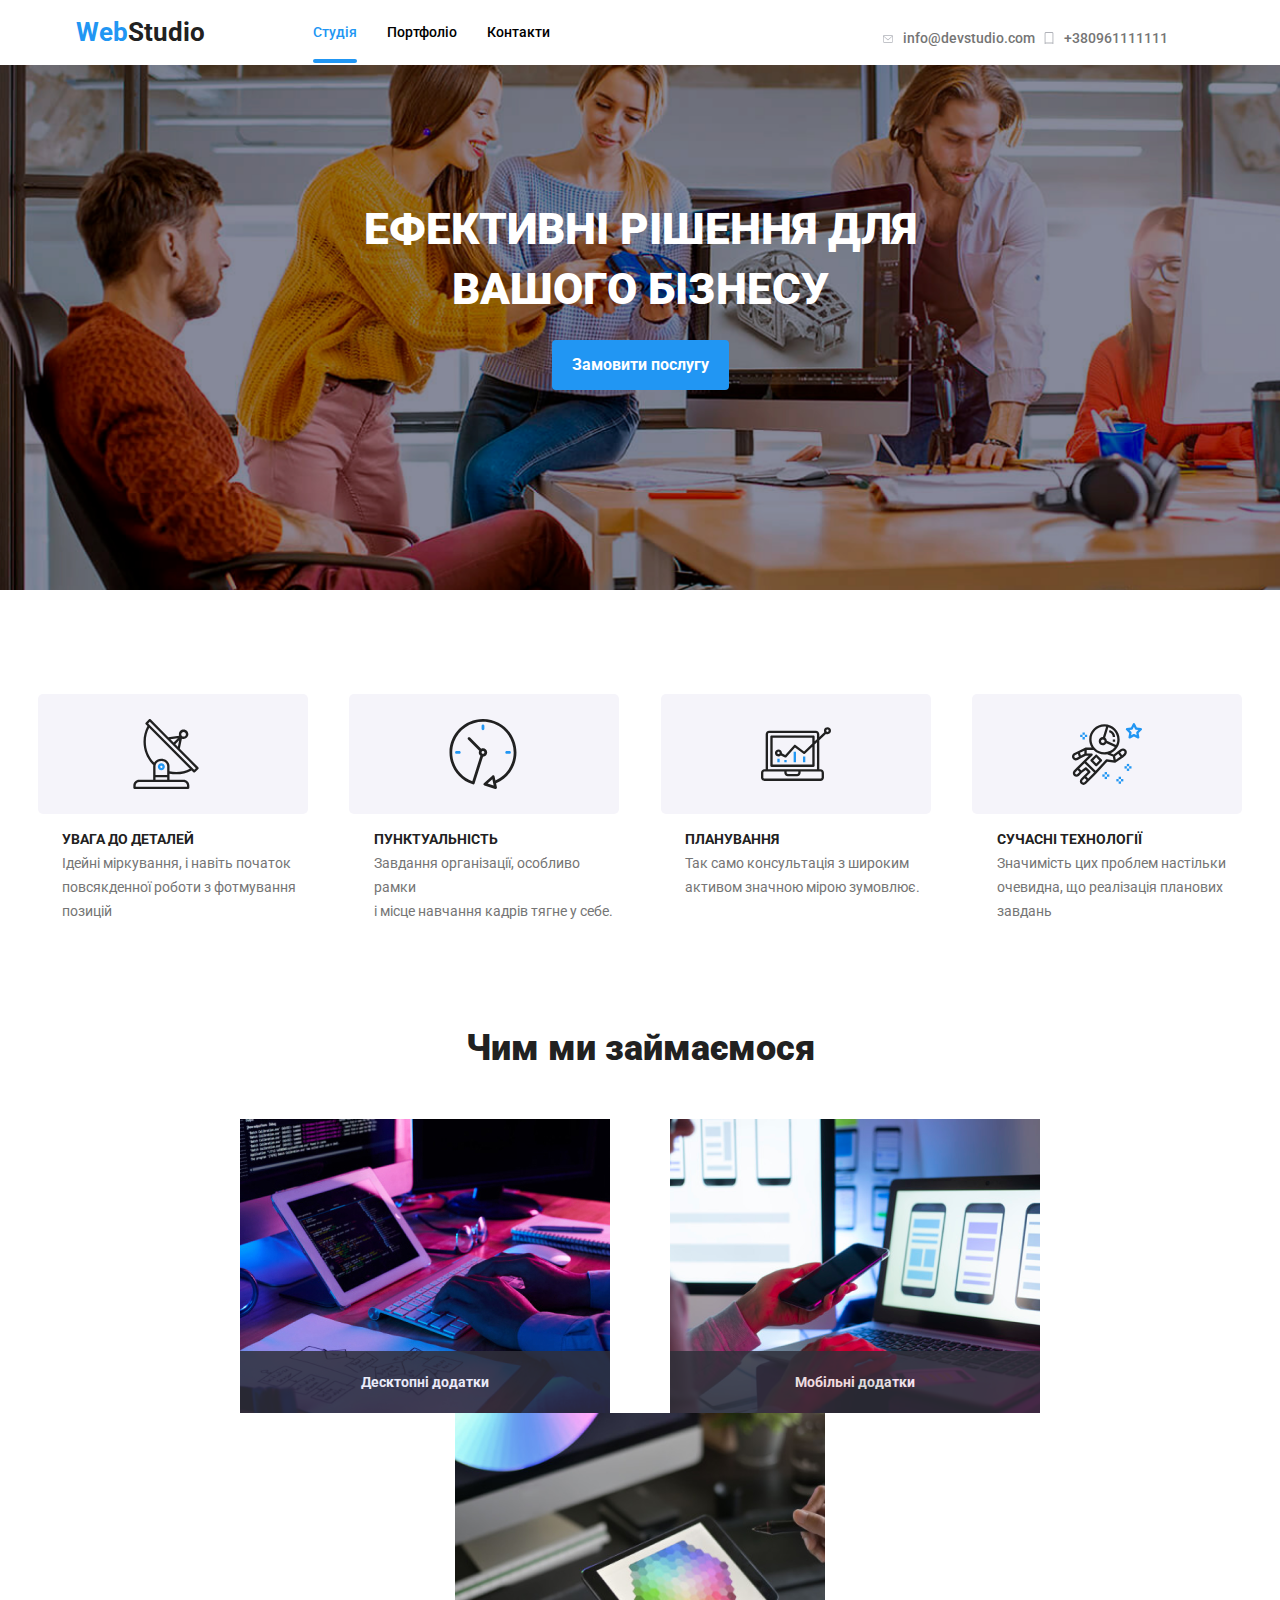
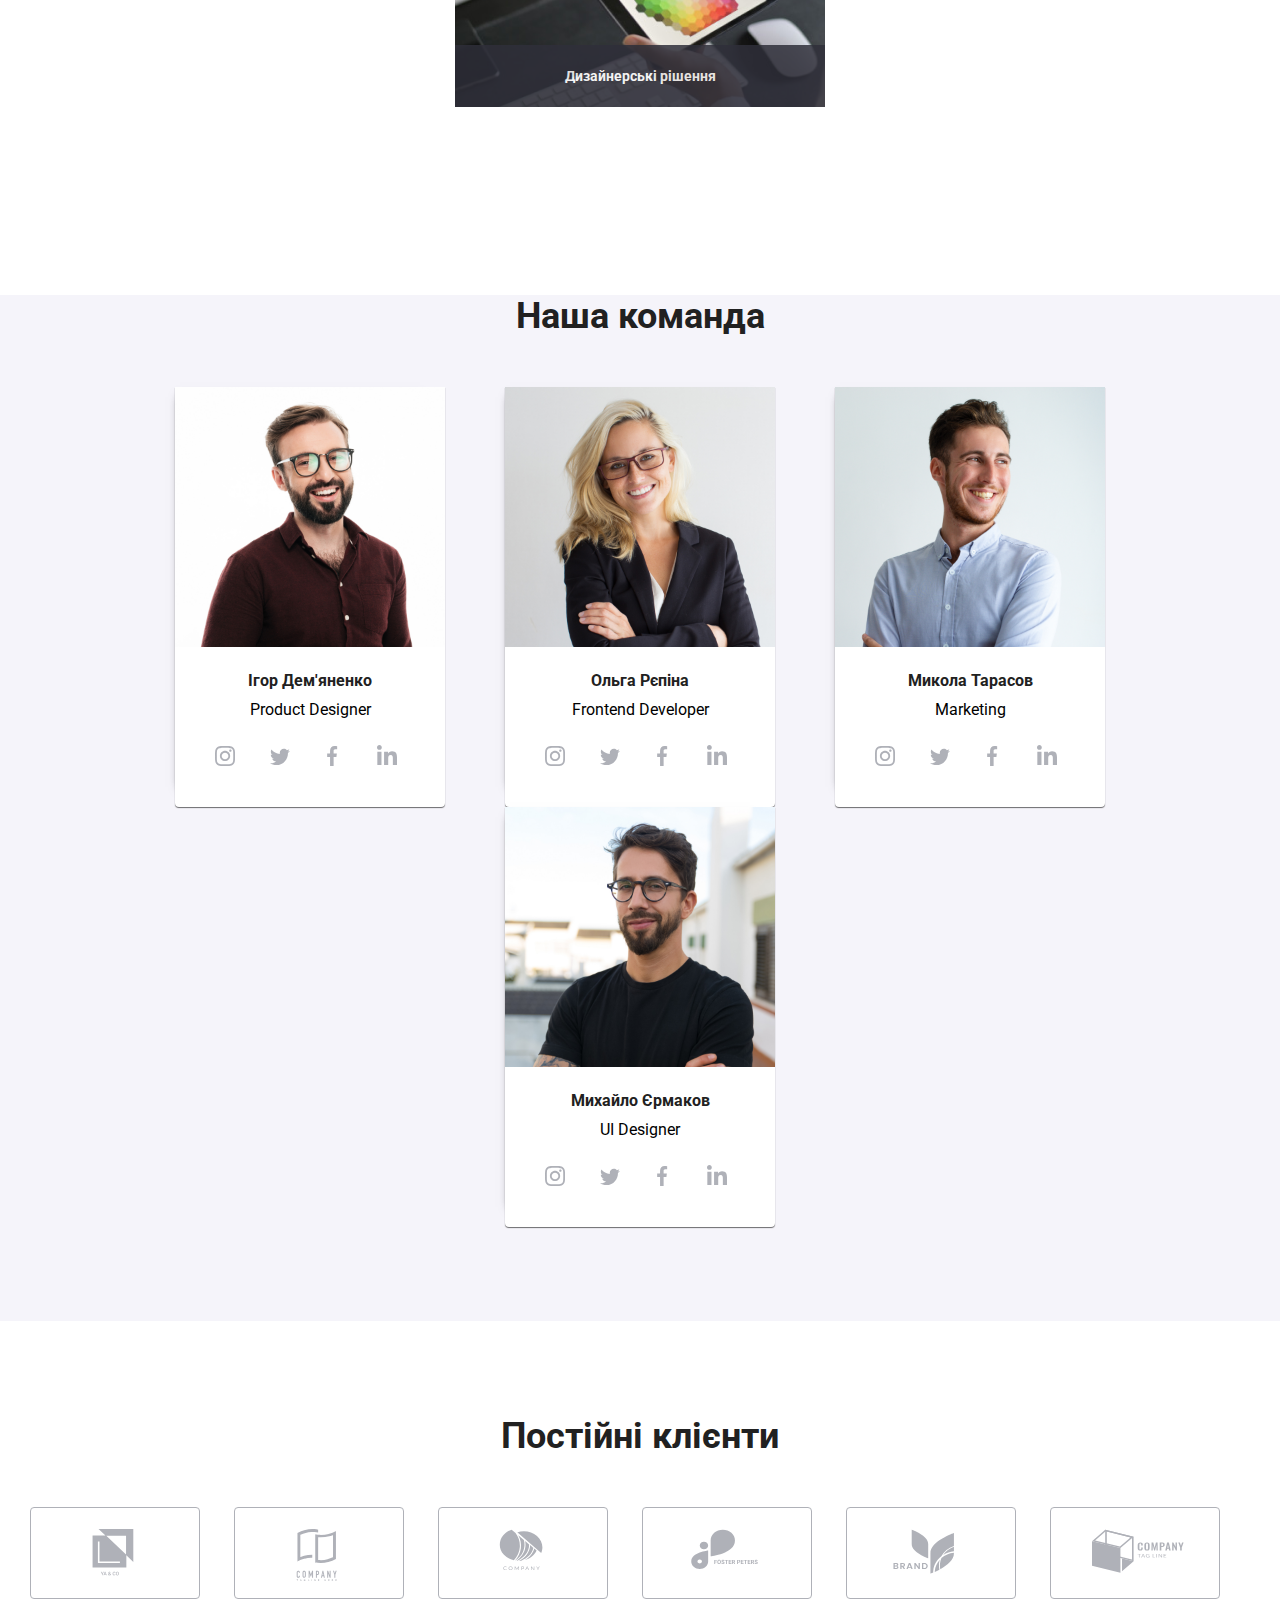
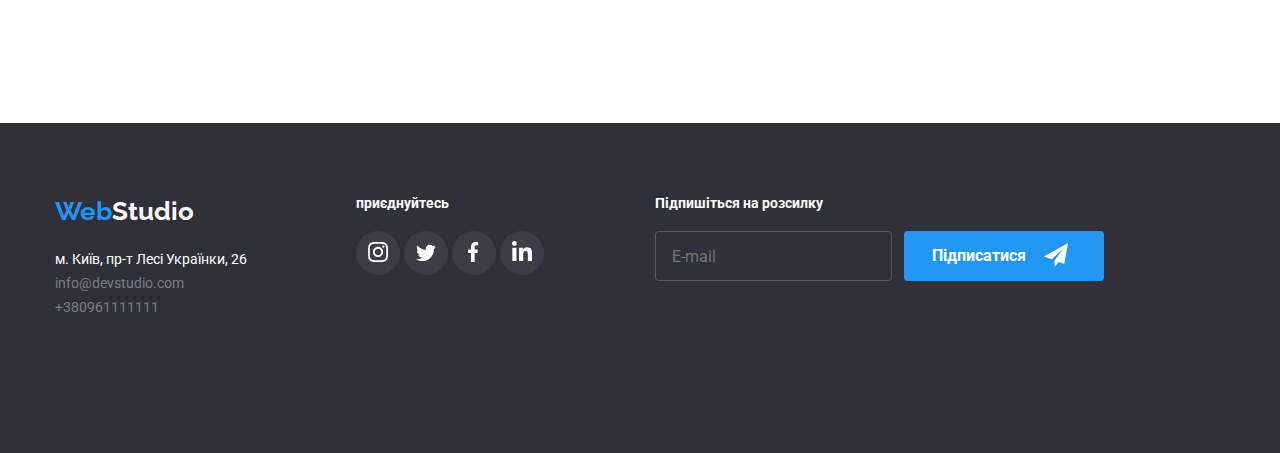
==== commit 5317290d: "big update html scss adaptiv" ====
--- a/index.html
+++ b/index.html
@@ -4,7 +4,7 @@
 <head>
     <meta charset="UTF-8">
     <meta name="viewport" content="width=device-width, initial-scale=1.0">
-    <title>Document</title>
+    <title>WebStudio</title>
     <link rel="stylesheet" href="./css/normalize.css">
     <link rel="stylesheet" href="./css/main.css">
     <link rel="icon" href="/img/icon.png">
@@ -265,47 +265,44 @@
             </div>
         </section>
     </main>
-    <footer class="section__footer" id="footer">
-        <div class="footer__box">
-            <section class="footer__box1">
-                <h3 class="WebStudio2 , text__decoration"><span class="blue"
-                        style="font-family: Raleway, sans-serif;">Web</span><span class="white">Studio</span>
+    <footer class="footer" id="footer">
+        <div class="footer__container">
+            <div class="foot__box1">
+                <h3 class="footer__Webstudio"><span class="Web">Web</span><span class="Studio">Studio</span>
                 </h3>
-                <address>
-                    <p class="white , text__decoration">м. Київ, пр-т Лесі Українки, 26</p>
-                </address>
-                <a href="mailto:info@devstudio.com" class="white , text__decoration">info@devstudio.com</a>
+                <p class="footer__address">м. Київ, пр-т Лесі Українки, 26</p>
+                <a href="mailto:info@devstudio.com" class="footer__contact">info@devstudio.com</a>
                 <br>
-                <a href="tel:+380961111111" class="white , text__decoration">+380961111111</a>
-            </section>
-            <section class="footer__box2">
+                <a href="tel:+380961111111" class="footer__contact">+380961111111</a>
+            </div>
+            <div class="foot__box2">
                 <h4>приєднуйтесь</h4>
-                <div class="footer__div">
-                    <svg class="icon__footer1">
-                        <use width="20" height="20" y="10" x="10" href="symbol-defs.svg#icon-instagram"></use>
-                    </svg>
-                    <svg class="icon__footer">
-                        <use width="20" height="20" y="11" x="11" href="symbol-defs.svg#icon-twitter"></use>
-                    </svg><svg class="icon__footer">
-                        <use width="20" height="20" y="10" x="9" href="symbol-defs.svg#icon-facebook"></use>
-                    </svg><svg class="icon__footer">
-                        <use width="20" height="20" y="10" x="10" href="symbol-defs.svg#icon-linkedin"></use>
-                    </svg>
-                </div>
-            </section>
-            <section class="footer__box3">
+                <svg class="box2__contact">
+                    <use width="20" height="20" y="11" x="12" href="symbol-defs.svg#icon-instagram"></use>
+                </svg>
+                <svg class="box2__contact">
+                    <use width="20" height="20" y="12" x="12" href="symbol-defs.svg#icon-twitter"></use>
+                </svg>
+                <svg class="box2__contact">
+                    <use width="20" height="20" y="11" x="11" href="symbol-defs.svg#icon-facebook"></use>
+                </svg>
+                <svg class="box2__contact">
+                    <use width="20" height="20" y="10" x="12" href="symbol-defs.svg#icon-linkedin"></use>
+                </svg>
+            </div>
+            <div class="foot__box3">
                 <h4>Підпишіться на розсилку</h4>
-                <div class="div__input">
+                <div class="box">
                     <label for="email"></label>
                     <input type="email" placeholder="E-mail" class="email">
-                    <ul class="button__ul">
+                    <div class="button__box">
                         <button class="button__f">Підписатися</button>
                         <svg class="icon__b">
                             <use width="24" height="24" href="symbol-defs.svg#icon-send"></use>
                         </svg>
-                    </ul>
-                </div>
-            </section>
+                    </div>
+                </div>
+            </div>
         </div>
     </footer>
     <script src="./modal.js"></script>
--- a/css/main.css
+++ b/css/main.css
@@ -51,7 +51,7 @@
   cursor: pointer;
 }
 
-.project__container, .section__footer .footer__box, .section__4 .team__grid, .section3__box .box__section, .section__2, .section__1, .header__container {
+.project__container, .section__4 .team__grid, .section3__box .box__section, .section__2, .section__1, .header__container {
   display: -webkit-box;
   display: -ms-flexbox;
   display: flex;
@@ -65,7 +65,7 @@
       flex-wrap: wrap;
 }
 
-.section__footer .footer__box .footer__box3 .div__input .button__ul, .nav__contact {
+.foot__box3 .button__box, .nav__contact {
   display: -webkit-box;
   display: -ms-flexbox;
   display: flex;
@@ -146,8 +146,8 @@
     margin-left: -150px;
   }
   .header__nav {
-    margin-left: 86px;
-    margin-right: 96px;
+    margin-left: 86px !important;
+    margin-right: 96px !important;
   }
   .nav__contact {
     -webkit-box-orient: vertical;
@@ -358,7 +358,7 @@
   -webkit-box-direction: normal;
       -ms-flex-direction: column;
           flex-direction: column;
-  padding: 200px;
+  padding: 200px 0;
 }
 .section__1 .advertisement {
   font-weight: 900;
@@ -556,7 +556,8 @@
 
 .section__5 {
   text-align: center;
-  margin: 94px 120px;
+  margin-top: 94px;
+  margin-bottom: 120px;
 }
 .section__5 .logo__box .logo__img {
   padding: 16px 32px;
@@ -600,13 +601,123 @@
     padding: 10px 20px;
   }
   .section__2 .section2__box {
+    margin-top: 60px;
+    display: -webkit-box;
+    display: -ms-flexbox;
+    display: flex;
+    -webkit-box-orient: horizontal;
+    -webkit-box-direction: normal;
+        -ms-flex-flow: row wrap;
+            flex-flow: row wrap;
+  }
+  .section__2 .section2__box .advantage .my__text {
+    position: relative;
+    left: 20px;
+  }
+  .section__2 .section2__box .advantage .my__text .advantages {
+    font-weight: 700;
+    font-size: 14px;
+    font-family: "Roboto";
+    line-height: 3px;
+    color: #212121;
+    text-align: start;
+    letter-spacing: 3%;
+    margin: 20px 25px 10px;
+  }
+  .section__2 .section2__box .advantage .my__text .paragraf {
+    font-weight: 400;
+    font-size: 14px;
+    font-family: "Roboto";
+    line-height: 24px;
+    color: var(--grey);
+    text-align: left;
+    letter-spacing: 3%;
+    margin-left: 25px;
+  }
+  .section3__box {
+    display: none;
+  }
+  .section__4 .headers {
+    padding-top: 60px;
+  }
+  .section__4 .headers h2 {
+    font-weight: 700;
+    font-size: 28px;
+    font-family: "Roboto";
+    line-height: 32px;
+    color: #212121;
+    text-align: center;
+    letter-spacing: 3%;
+  }
+  .section__4 .team__grid .person:nth-of-type(1) {
+    margin-bottom: 30px;
+  }
+  .section__4 .team__grid .person:nth-of-type(2) {
+    margin-bottom: 30px;
+  }
+  .section__5 {
+    width: 768px;
+    height: 285px;
+    text-align: center;
+    margin: 60px 0;
+  }
+  .section__5 h3 {
+    font-weight: 700;
+    font-size: 28px;
+    font-family: "Roboto";
+    line-height: 32px;
+    color: #212121;
+    text-align: center;
+    letter-spacing: 3%;
+  }
+  .section__5 .logo__box {
+    display: -webkit-box;
+    display: -ms-flexbox;
+    display: flex;
+    -webkit-box-orient: horizontal;
+    -webkit-box-direction: normal;
+        -ms-flex-flow: row wrap;
+            flex-flow: row wrap;
+  }
+  .section__5 .logo__box .logo__img {
+    width: 226px;
+    padding: 22px 64px;
+    margin: 6px auto;
+  }
+}
+@media (max-width: 320px) {
+  .section__1 {
+    width: 320px !important;
+  }
+  .section__1 .advertisement {
+    font-weight: 900;
+    font-size: 22px;
+    font-family: "Roboto";
+    line-height: 42px;
+    color: var(--white);
+    text-align: center;
+    letter-spacing: 3%;
+    width: 320px;
+    height: 84px;
+  }
+  .section__1 #button {
+    font-weight: 700;
+    font-size: 16px;
+    font-family: "Roboto";
+    line-height: 30px;
+    color: #FFFFFF;
+    text-align: center;
+    letter-spacing: 3%;
+    padding: 10px 20px;
+  }
+  .section__2 .section2__box {
     -ms-flex-wrap: wrap;
         flex-wrap: wrap;
     margin-top: 60px;
   }
   .section__2 .section2__box .advantage .my__text {
     position: relative;
-    left: 20px;
+    left: -5px;
   }
   .section__2 .section2__box .advantage .my__text .advantages {
     font-weight: 700;
@@ -631,6 +742,10 @@
   .section3__box {
     display: none;
   }
+  .section__4 {
+    margin-top: 60px;
+    margin-bottom: -60px;
+  }
   .section__4 .headers {
     padding-top: 60px;
   }
@@ -643,11 +758,12 @@
     text-align: center;
     letter-spacing: 3%;
   }
-  .section__4 .team__grid .person:nth-of-type(1) {
+  .section__4 .team__grid .person {
     margin-bottom: 30px;
   }
-  .section__4 .team__grid .person:nth-of-type(2) {
-    margin-bottom: 30px;
+  .section__5 {
+    height: 761px;
+    width: 320px;
   }
   .section__5 h3 {
     font-weight: 700;
@@ -657,12 +773,23 @@
     color: #212121;
     text-align: center;
     letter-spacing: 3%;
+    padding-top: 60px;
   }
   .section__5 .logo__box {
-    height: 227px !important;
+    height: 357px;
+    display: -webkit-box;
+    display: -ms-flexbox;
+    display: flex;
+    -webkit-box-orient: horizontal;
+    -webkit-box-direction: normal;
+        -ms-flex-direction: row;
+            flex-direction: row;
+    margin-bottom: 60px;
   }
   .section__5 .logo__box .logo__img {
-    width: 226px;
+    width: 250px;
+    padding: 22px 64px;
+    margin: 6px auto;
   }
 }
 .backdrop {
@@ -874,149 +1001,135 @@
           box-shadow: 0px 8px 25px rgba(0, 0, 0, 0.3);
 }
 
-.section__footer {
-  background-color: var(--darkgrey);
-}
-.section__footer .footer__box {
-  background-color: var(--darkgrey);
-  margin-left: 60px;
-}
-.section__footer .footer__box .footer__box1 {
-  height: 252px;
+.footer {
+  background-color: #2F303A;
+}
+.footer__container {
+  background-color: #2F303A;
+  width: 1170px;
+  margin: 0 auto;
+  padding: 72px 0;
   display: -webkit-box;
   display: -ms-flexbox;
   display: flex;
-  -webkit-box-orient: vertical;
-  -webkit-box-direction: normal;
-      -ms-flex-direction: column;
-          flex-direction: column;
-  margin-right: 70px;
-  margin-top: 60px;
-}
-.section__footer .footer__box .footer__box1 .WebStudio2 {
+}
+
+.foot__box1 {
+  width: 231px;
+}
+.foot__box1 .footer__Webstudio {
+  font-weight: 700;
+  font-size: 26px;
+  font-family: "Raleway";
+  line-height: 32px;
+  color: #FFFFFF;
   text-align: left;
-  font-weight: bold;
-  font-size: 26px;
-  line-height: auto;
-  letter-spacing: 3%;
+  letter-spacing: 3%;
+}
+.foot__box1 .footer__Webstudio .Web {
+  color: #2196F3;
+}
+.foot__box1 .footer__address {
+  font-weight: 400;
+  font-size: 14px;
+  font-family: "Roboto";
+  line-height: 24px;
+  color: #FFFFFF;
+  text-align: left;
+  letter-spacing: 3%;
+  margin-top: 20px;
+}
+.foot__box1 .footer__contact {
+  font-weight: 400;
+  font-size: 14px;
+  font-family: "Roboto";
+  line-height: 24px;
+  color: rgba(255, 255, 255, 0.3764705882);
+  text-align: left;
+  letter-spacing: 3%;
+  margin-top: 9px;
+  text-decoration: none;
+}
+
+.foot__box2 {
+  width: 206px;
+  margin-left: 70px;
+}
+.foot__box2 h4 {
+  font-weight: 700;
+  font-size: 14px;
+  font-family: "Roboto";
+  line-height: 16px;
+  color: #FFFFFF;
+  text-align: left;
+  letter-spacing: 3%;
+  margin-bottom: 20px;
+}
+.foot__box2 .box2__contact {
+  width: 44px;
+  height: 44px;
+  background-color: rgba(255, 255, 255, 0.062745098);
+  border-radius: 50%;
+  fill: #FFFFFF;
+  -webkit-transition: 250ms cubic-bezier(0.4, 0, 0.2, 1);
+  transition: 250ms cubic-bezier(0.4, 0, 0.2, 1);
   cursor: pointer;
+}
+.foot__box2 .box2__contact:hover {
+  fill: #FFFFFF;
+  background-color: #2196F3;
+  -webkit-transition: 250ms cubic-bezier(0.4, 0, 0.2, 1);
+  transition: 250ms cubic-bezier(0.4, 0, 0.2, 1);
+}
+
+.foot__box3 {
+  width: 570px;
+  margin-left: 93px;
+}
+.foot__box3 h4 {
+  font-weight: 700;
+  font-size: 14px;
+  font-family: "Roboto";
+  line-height: 16px;
+  color: #FFFFFF;
+  text-align: left;
+  letter-spacing: 3%;
   margin-bottom: 20px;
 }
-.section__footer .footer__box .footer__box1 address {
-  margin-bottom: 9px;
-}
-.section__footer .footer__box .footer__box1 a {
-  margin-bottom: -6px;
-}
-.section__footer .footer__box .footer__box2 {
-  margin-top: -90px;
+.foot__box3 input {
+  width: 358px;
+}
+.foot__box3 .box {
   display: -webkit-box;
   display: -ms-flexbox;
   display: flex;
-  -webkit-box-orient: vertical;
-  -webkit-box-direction: normal;
-      -ms-flex-direction: column;
-          flex-direction: column;
-  text-align: start;
-}
-.section__footer .footer__box .footer__box2 h4 {
-  font-weight: 700;
-  font-size: 14px;
-  font-family: "Roboto";
-  line-height: 16px;
-  color: var(--white);
-  text-align: center;
-  letter-spacing: 3%;
-  margin-left: 10px;
-  margin-bottom: 20px;
-}
-.section__footer .footer__box .footer__box2 .footer__div {
-  margin-left: 10px;
-}
-.section__footer .footer__box .footer__box2 .footer__div .icon__footer1 {
-  fill: #FFFFFF;
-  width: 40px;
-  height: 40px;
-  border-radius: 100%;
-  background: rgba(255, 255, 255, 0.1);
-  margin-right: 2px;
-  -webkit-transition: 250ms cubic-bezier(0.4, 0, 0.2, 1);
-  transition: 250ms cubic-bezier(0.4, 0, 0.2, 1);
-}
-.section__footer .footer__box .footer__box2 .footer__div .icon__footer1:hover {
-  border-radius: 100%;
-  border: none;
-  fill: #FFFFFF;
-  background-color: #2196F3;
-  -webkit-transition: 250ms cubic-bezier(0.4, 0, 0.2, 1);
-  transition: 250ms cubic-bezier(0.4, 0, 0.2, 1);
-  cursor: pointer;
-}
-.section__footer .footer__box .footer__box2 .footer__div .icon__footer {
-  fill: #FFFFFF;
-  width: 40px;
-  height: 40px;
-  border-radius: 100%;
-  background: rgba(255, 255, 255, 0.1);
-  margin-right: 4px;
-  -webkit-transition: 250ms cubic-bezier(0.4, 0, 0.2, 1);
-  transition: 250ms cubic-bezier(0.4, 0, 0.2, 1);
-}
-.section__footer .footer__box .footer__box2 .footer__div .icon__footer:hover {
-  border-radius: 100%;
-  border: none;
-  fill: #FFFFFF;
-  background-color: #2196F3;
-  -webkit-transition: 250ms cubic-bezier(0.4, 0, 0.2, 1);
-  transition: 250ms cubic-bezier(0.4, 0, 0.2, 1);
-  cursor: pointer;
-}
-.section__footer .footer__box .footer__box3 {
-  margin-top: 30px;
-  margin-left: 93px;
-  margin-right: -10px;
-}
-.section__footer .footer__box .footer__box3 h4 {
-  font-weight: 700;
-  font-size: 16px;
-  font-family: "Roboto";
-  line-height: 16px;
-  color: var(--white);
-  text-align: center;
-  letter-spacing: 3%;
-  margin-left: 10px;
-  margin-bottom: 20px;
-}
-.section__footer .footer__box .footer__box3 .div__input {
-  display: -webkit-box;
-  display: -ms-flexbox;
-  display: flex;
-}
-.section__footer .footer__box .footer__box3 .div__input .email {
-  width: 358px;
+}
+.foot__box3 .email {
   height: 50px;
+  border: 1px solid rgba(255, 255, 255, 0.1882352941);
+  border-radius: 4px;
+  padding: 15px 16px;
   background-color: #2F303A;
-  border: 1px solid rgba(255, 255, 255, 0.1882352941);
-}
-.section__footer .footer__box .footer__box3 .div__input .button__ul .button__f {
+}
+.foot__box3 .button__box .button__f {
   width: 200px;
   height: 50px;
   font-weight: 700;
   font-size: 16px;
   font-family: "Roboto";
   line-height: 30px;
-  color: var(--white);
+  color: #FFFFFF;
   text-align: start;
   letter-spacing: 3%;
   background-color: #2196F3;
+  border-radius: 4px;
   border: none;
-  padding-left: 30px;
-  border-radius: 4px;
+  padding: 10px 28px;
   margin-left: 12px;
   -webkit-transition: 250ms cubic-bezier(0.4, 0, 0.2, 1);
   transition: 250ms cubic-bezier(0.4, 0, 0.2, 1);
 }
-.section__footer .footer__box .footer__box3 .div__input .button__ul .button__f:hover {
+.foot__box3 .button__box .button__f:hover {
   background-color: #188CE8;
   -webkit-box-shadow: 0px 4px 15px rgb(15, 15, 15);
           box-shadow: 0px 4px 15px rgb(15, 15, 15);
@@ -1025,38 +1138,245 @@
   -webkit-transform: scale(1.02);
           transform: scale(1.02);
 }
-.section__footer .footer__box .footer__box3 .div__input .button__ul .icon__b {
+.foot__box3 .button__box .icon__b {
+  position: relative;
   left: -60px;
   bottom: -12px;
-  position: relative;
   z-index: 1;
 }
 
-input::-webkit-input-placeholder {
-  padding-left: 16px;
-}
-
-input::-moz-placeholder {
-  padding-left: 16px;
-}
-
-input:-ms-input-placeholder {
-  padding-left: 16px;
-}
-
-input::-ms-input-placeholder {
-  padding-left: 16px;
-}
-
-input::placeholder {
-  padding-left: 16px;
-}
-
-.header__portfolio {
-  border-bottom: 1px #ECECEC solid;
-  margin-bottom: 94px;
-}
-
+@media (max-width: 768px) {
+  .footer__container {
+    min-width: 320px;
+    max-width: 768px;
+    height: auto;
+    margin: 0 auto;
+    padding: 72px 0;
+    display: -webkit-box;
+    display: -ms-flexbox;
+    display: flex;
+    -webkit-box-orient: vertical;
+    -webkit-box-direction: normal;
+        -ms-flex-flow: column wrap;
+            flex-flow: column wrap;
+  }
+  .footer__container .foot__box1 {
+    width: 231px;
+  }
+  .footer__container .foot__box1 .footer__Webstudio {
+    font-weight: 700;
+    font-size: 26px;
+    font-family: "Raleway";
+    line-height: 32px;
+    color: #FFFFFF;
+    text-align: left;
+    letter-spacing: 3%;
+  }
+  .footer__container .foot__box1 .footer__address {
+    font-weight: 400;
+    font-size: 14px;
+    font-family: "Roboto";
+    line-height: 24px;
+    color: #FFFFFF;
+    text-align: left;
+    letter-spacing: 3%;
+    margin-top: 20px;
+  }
+  .footer__container .foot__box1 .footer__contact {
+    font-weight: 400;
+    font-size: 14px;
+    font-family: "Roboto";
+    line-height: 24px;
+    color: rgba(255, 255, 255, 0.3764705882);
+    text-align: left;
+    letter-spacing: 3%;
+    margin-top: 9px;
+  }
+  .footer__container .foot__box2 {
+    width: 206px;
+    margin-left: 70px;
+  }
+  .footer__container .foot__box2 h4 {
+    font-weight: 700;
+    font-size: 14px;
+    font-family: "Roboto";
+    line-height: 16px;
+    color: #FFFFFF;
+    text-align: left;
+    letter-spacing: 3%;
+    margin-bottom: 20px;
+  }
+  .footer__container .foot__box2 .box2__contact {
+    width: 44px;
+    height: 44px;
+  }
+  .footer__container .foot__box3 {
+    width: 570px;
+    margin-left: 93px;
+  }
+  .footer__container .foot__box3 h4 {
+    font-weight: 700;
+    font-size: 14px;
+    font-family: "Roboto";
+    line-height: 16px;
+    color: #FFFFFF;
+    text-align: left;
+    letter-spacing: 3%;
+    margin-bottom: 20px;
+  }
+  .footer__container .foot__box3 input {
+    width: 358px;
+  }
+  .footer__container .foot__box3 .box {
+    display: -webkit-box;
+    display: -ms-flexbox;
+    display: flex;
+    -webkit-box-orient: vertical;
+    -webkit-box-direction: normal;
+        -ms-flex-flow: column wrap;
+            flex-flow: column wrap;
+  }
+  .footer__container .foot__box3 .email {
+    height: 50px;
+    padding: 15px 16px;
+  }
+  .footer__container .foot__box3 .button__box .button__f {
+    width: 200px;
+    height: 50px;
+    font-weight: 700;
+    font-size: 16px;
+    font-family: "Roboto";
+    line-height: 30px;
+    color: #FFFFFF;
+    text-align: start;
+    letter-spacing: 3%;
+    padding: 10px 28px;
+    margin-left: 52px;
+    margin-top: 12px;
+  }
+  .footer__container .foot__box3 .button__box .icon__b {
+    bottom: -24px;
+  }
+}
+@media (max-width: 320px) {
+  .footer__container {
+    width: 320px;
+    margin: 0 auto;
+    display: -webkit-box;
+    display: -ms-flexbox;
+    display: flex;
+    -webkit-box-orient: vertical;
+    -webkit-box-direction: normal;
+        -ms-flex-flow: column wrap;
+            flex-flow: column wrap;
+    -webkit-box-align: center;
+        -ms-flex-align: center;
+            align-items: center;
+    text-align: center;
+  }
+  .footer__container .foot__box1 {
+    margin: 0 auto;
+    margin-bottom: 8px;
+  }
+  .footer__container .foot__box1 .footer__Webstudio {
+    font-weight: 700;
+    font-size: 26px;
+    font-family: "Raleway";
+    line-height: 32px;
+    color: #FFFFFF;
+    text-align: center;
+    letter-spacing: 3%;
+    margin-bottom: 12px;
+  }
+  .footer__container .foot__box1 .footer__address {
+    font-weight: 400;
+    font-size: 14px;
+    font-family: "Roboto";
+    line-height: 24px;
+    color: #FFFFFF;
+    text-align: center;
+    letter-spacing: 3%;
+  }
+  .footer__container .foot__box1 .footer__contact {
+    font-weight: 400;
+    font-size: 14px;
+    font-family: "Roboto";
+    line-height: 24px;
+    color: rgba(255, 255, 255, 0.3764705882);
+    text-align: center;
+    letter-spacing: 3%;
+  }
+  .footer__container .foot__box2 {
+    width: 206px;
+    margin: 0 auto;
+  }
+  .footer__container .foot__box2 h4 {
+    font-weight: 700;
+    font-size: 14px;
+    font-family: "Roboto";
+    line-height: 16px;
+    color: #FFFFFF;
+    text-align: center;
+    letter-spacing: 3%;
+    margin-bottom: 20px;
+    margin-top: 60px;
+  }
+  .footer__container .foot__box2 .box2__contact {
+    width: 44px;
+    height: 44px;
+  }
+  .footer__container .foot__box3 {
+    width: 320px;
+    margin: 0 auto;
+  }
+  .footer__container .foot__box3 h4 {
+    font-weight: 700;
+    font-size: 14px;
+    font-family: "Roboto";
+    line-height: 16px;
+    color: #FFFFFF;
+    text-align: center;
+    letter-spacing: 3%;
+    margin-bottom: 20px;
+    margin-top: 60px;
+  }
+  .footer__container .foot__box3 input {
+    width: 290px;
+  }
+  .footer__container .foot__box3 .box {
+    display: -webkit-box;
+    display: -ms-flexbox;
+    display: flex;
+    -webkit-box-orient: vertical;
+    -webkit-box-direction: normal;
+        -ms-flex-flow: column wrap;
+            flex-flow: column wrap;
+  }
+  .footer__container .foot__box3 .email {
+    height: 50px;
+    padding: 15px 16px;
+    margin-left: 15px;
+  }
+  .footer__container .foot__box3 .button__box {
+    text-align: center;
+  }
+  .footer__container .foot__box3 .button__box .button__f {
+    height: 50px;
+    font-weight: 700;
+    font-size: 16px;
+    font-family: "Roboto";
+    line-height: 30px;
+    color: #FFFFFF;
+    text-align: start;
+    letter-spacing: 3%;
+    padding: 10px 28px;
+    margin-left: 52px;
+    margin-top: 20px;
+  }
+  .footer__container .foot__box3 .button__box .icon__b {
+    bottom: -32px;
+  }
+}
 .filters {
   text-align: center;
   margin-bottom: 50px;
@@ -1100,9 +1420,6 @@
 }
 .project__container .project:hover {
   border: 1px #EEEEEE solid;
-  width: 370px;
-  height: 436px;
-  margin: 30px;
   -webkit-box-shadow: 10px 15px 10px -15px rgba(0, 0, 0, 0.568);
           box-shadow: 10px 15px 10px -15px rgba(0, 0, 0, 0.568);
   -webkit-transition: 250ms cubic-bezier(0.4, 0, 0.2, 1);
@@ -1172,175 +1489,108 @@
   letter-spacing: 3%;
 }
 
-.section__footer {
-  background-color: var(--darkgrey);
-}
-.section__footer .footer__box {
-  background-color: var(--darkgrey);
-  -webkit-box-align: center;
-      -ms-flex-align: center;
-          align-items: center;
-  margin-left: 60px;
-}
-.section__footer .footer__box .footer__box1 {
-  height: 252px;
-  display: -webkit-box;
-  display: -ms-flexbox;
-  display: flex;
-  margin-right: 70px;
-  margin-top: 60px;
-}
-.section__footer .footer__box .footer__box1 .WebStudio2 {
-  text-align: left;
-  font-weight: bold;
-  font-size: 26px;
-  line-height: auto;
-  letter-spacing: 3%;
-  cursor: pointer;
-  margin-bottom: 20px;
-}
-.section__footer .footer__box .footer__box1 address {
-  margin-bottom: 9px;
-}
-.section__footer .footer__box .footer__box1 a {
-  margin-bottom: -6px;
-}
-.section__footer .footer__box .footer__box2 {
-  margin-top: -90px;
-  display: -webkit-box;
-  display: -ms-flexbox;
-  display: flex;
-  text-align: start;
-}
-.section__footer .footer__box .footer__box2 h4 {
-  font-weight: 700;
-  font-size: 14px;
-  font-family: "Roboto";
-  line-height: 16px;
-  color: var(--white);
-  text-align: none;
-  letter-spacing: 3%;
-  margin-left: 10px;
-  margin-bottom: 20px;
-}
-.section__footer .footer__box .footer__box2 .footer__div {
-  margin-left: 10px;
-}
-.section__footer .footer__box .footer__box2 .footer__div .icon__footer1 {
-  fill: #FFFFFF;
-  width: 40px;
-  height: 40px;
-  border-radius: 100%;
-  background: rgba(255, 255, 255, 0.1);
-  margin-right: 2px;
-  -webkit-transition: 250ms cubic-bezier(0.4, 0, 0.2, 1);
-  transition: 250ms cubic-bezier(0.4, 0, 0.2, 1);
-}
-.section__footer .footer__box .footer__box2 .footer__div .icon__footer1:hover {
-  border-radius: 100%;
-  border: none;
-  fill: #FFFFFF;
-  background-color: #2196F3;
-  -webkit-transition: 250ms cubic-bezier(0.4, 0, 0.2, 1);
-  transition: 250ms cubic-bezier(0.4, 0, 0.2, 1);
-  cursor: pointer;
-}
-.section__footer .footer__box .footer__box2 .footer__div .icon__footer {
-  fill: #FFFFFF;
-  width: 40px;
-  height: 40px;
-  border-radius: 100%;
-  background: rgba(255, 255, 255, 0.1);
-  margin-right: 4px;
-  -webkit-transition: 250ms cubic-bezier(0.4, 0, 0.2, 1);
-  transition: 250ms cubic-bezier(0.4, 0, 0.2, 1);
-}
-.section__footer .footer__box .footer__box2 .footer__div .icon__footer:hover {
-  border-radius: 100%;
-  border: none;
-  fill: #FFFFFF;
-  background-color: #2196F3;
-  -webkit-transition: 250ms cubic-bezier(0.4, 0, 0.2, 1);
-  transition: 250ms cubic-bezier(0.4, 0, 0.2, 1);
-  cursor: pointer;
-}
-.section__footer .footer__box .footer__box3 {
-  margin-top: 30px;
-  margin-left: 93px;
-  margin-right: -10px;
-}
-.section__footer .footer__box .footer__box3 h4 {
-  font-weight: 700;
-  font-size: 14px;
-  font-family: "Roboto";
-  line-height: 16px;
-  color: var(--white);
-  text-align: none;
-  letter-spacing: 3%;
-  margin-left: 10px;
-  margin-bottom: 20px;
-}
-.section__footer .footer__box .footer__box3 .div__input {
-  display: -webkit-box;
-  display: -ms-flexbox;
-  display: flex;
-}
-.section__footer .footer__box .footer__box3 .div__input .email {
-  width: 358px;
-  height: 50px;
-  background-color: #2F303A;
-  border: 1px solid rgba(255, 255, 255, 0.1882352941);
-}
-.section__footer .footer__box .footer__box3 .div__input .button__ul .button__f {
-  width: 200px;
-  height: 50px;
-  font-weight: 700;
-  font-size: 16px;
-  font-family: "Roboto";
-  line-height: 30px;
-  color: var(--white);
-  text-align: start;
-  letter-spacing: 3%;
-  background-color: #2196F3;
-  border: none;
-  padding-left: 30px;
-  border-radius: 4px;
-  margin-left: 12px;
-  -webkit-transition: 250ms cubic-bezier(0.4, 0, 0.2, 1);
-  transition: 250ms cubic-bezier(0.4, 0, 0.2, 1);
-}
-.section__footer .footer__box .footer__box3 .div__input .button__ul .button__f:hover {
-  background-color: #188CE8;
-  -webkit-box-shadow: 0px 4px 15px rgb(15, 15, 15);
-          box-shadow: 0px 4px 15px rgb(15, 15, 15);
-  -webkit-transition: 250ms cubic-bezier(0.4, 0, 0.2, 1);
-  transition: 250ms cubic-bezier(0.4, 0, 0.2, 1);
-  -webkit-transform: scale(1.02);
-          transform: scale(1.02);
-}
-.section__footer .footer__box .footer__box3 .div__input .button__ul .icon__b {
-  left: -60px;
-  bottom: -12px;
-  position: relative;
-  z-index: 1;
-}
-
-input::-webkit-input-placeholder {
-  padding-left: 16px;
-}
-
-input::-moz-placeholder {
-  padding-left: 16px;
-}
-
-input:-ms-input-placeholder {
-  padding-left: 16px;
-}
-
-input::-ms-input-placeholder {
-  padding-left: 16px;
-}
-
-input::placeholder {
-  padding-left: 16px;
+@media (max-width: 768px) {
+  .filters {
+    text-align: center;
+    margin-bottom: 30px;
+    padding-top: 65px;
+  }
+  .filters .filter__button {
+    font-weight: 500;
+    font-size: 16px;
+    font-family: "Roboto";
+    line-height: 26px;
+    color: #212121;
+    text-align: center;
+    letter-spacing: 3%;
+    padding: 6px 22px;
+  }
+  .project__container {
+    width: 768px;
+    margin: 0 auto;
+    display: -webkit-box;
+    display: -ms-flexbox;
+    display: flex;
+    -webkit-box-orient: horizontal;
+    -webkit-box-direction: normal;
+        -ms-flex-flow: row wrap;
+            flex-flow: row wrap;
+  }
+  .project__container .project {
+    width: 324px;
+    height: 400px;
+    gap: 30px;
+  }
+  .project__container .project .img__div img {
+    width: 324px;
+  }
+  .project__container .project .img__div .card__h .p__h {
+    font-weight: 400;
+    font-size: 18px;
+    font-family: "Roboto";
+    line-height: 28px;
+    color: #FFFFFF;
+    text-align: none;
+    letter-spacing: 3%;
+  }
+  .project__container .project .project__title {
+    margin: 24px 20px;
+  }
+  .project__container .project .project__title .portfolio__h2 {
+    font-weight: 700;
+    font-size: 18px;
+    font-family: "Roboto";
+    line-height: 36px;
+    color: #212121;
+    text-align: none;
+    letter-spacing: 3%;
+  }
+  .project__container .project .project__title .portfolio__p {
+    font-weight: 400;
+    font-size: 16px;
+    font-family: "Roboto";
+    line-height: 30px;
+    color: #757575;
+    text-align: none;
+    letter-spacing: 3%;
+  }
+}
+@media (max-width: 320px) {
+  .filters {
+    text-align: center;
+    margin-bottom: 30px;
+    padding-top: 65px;
+    display: -webkit-box;
+    display: -ms-flexbox;
+    display: flex;
+    -webkit-box-orient: horizontal;
+    -webkit-box-direction: normal;
+        -ms-flex-flow: row wrap;
+            flex-flow: row wrap;
+  }
+  .filters .filter__button {
+    font-weight: 500;
+    font-size: 16px;
+    font-family: "Roboto";
+    line-height: 26px;
+    color: #212121;
+    text-align: center;
+    letter-spacing: 3%;
+    padding: 6px 22px;
+    margin-right: 8px;
+  }
+  .project__container {
+    width: 320px;
+    margin: 0;
+    padding: 0;
+  }
+  .project__container .project {
+    width: 320px;
+    height: 440px;
+    margin: 0;
+    margin-bottom: 30px;
+  }
+  .project__container .project .img__div img {
+    width: 320px;
+  }
 }/*# sourceMappingURL=main.css.map */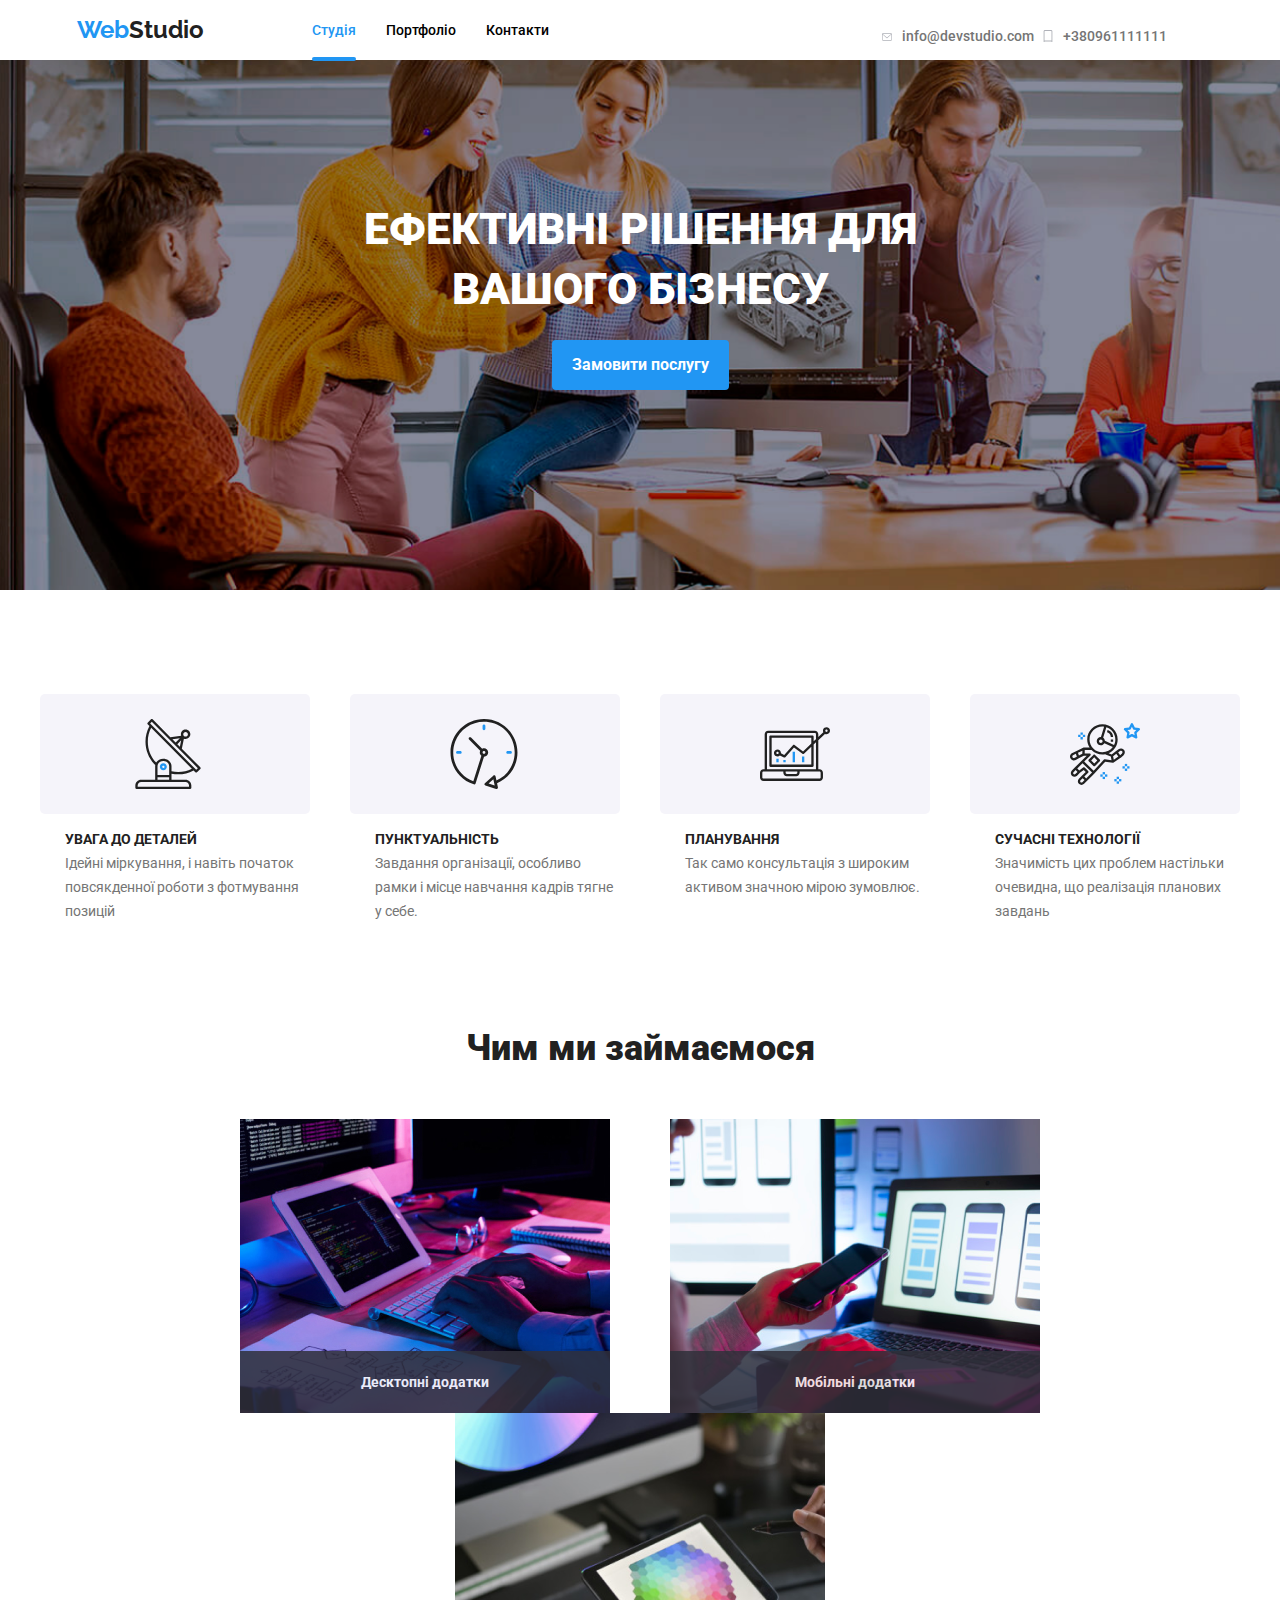
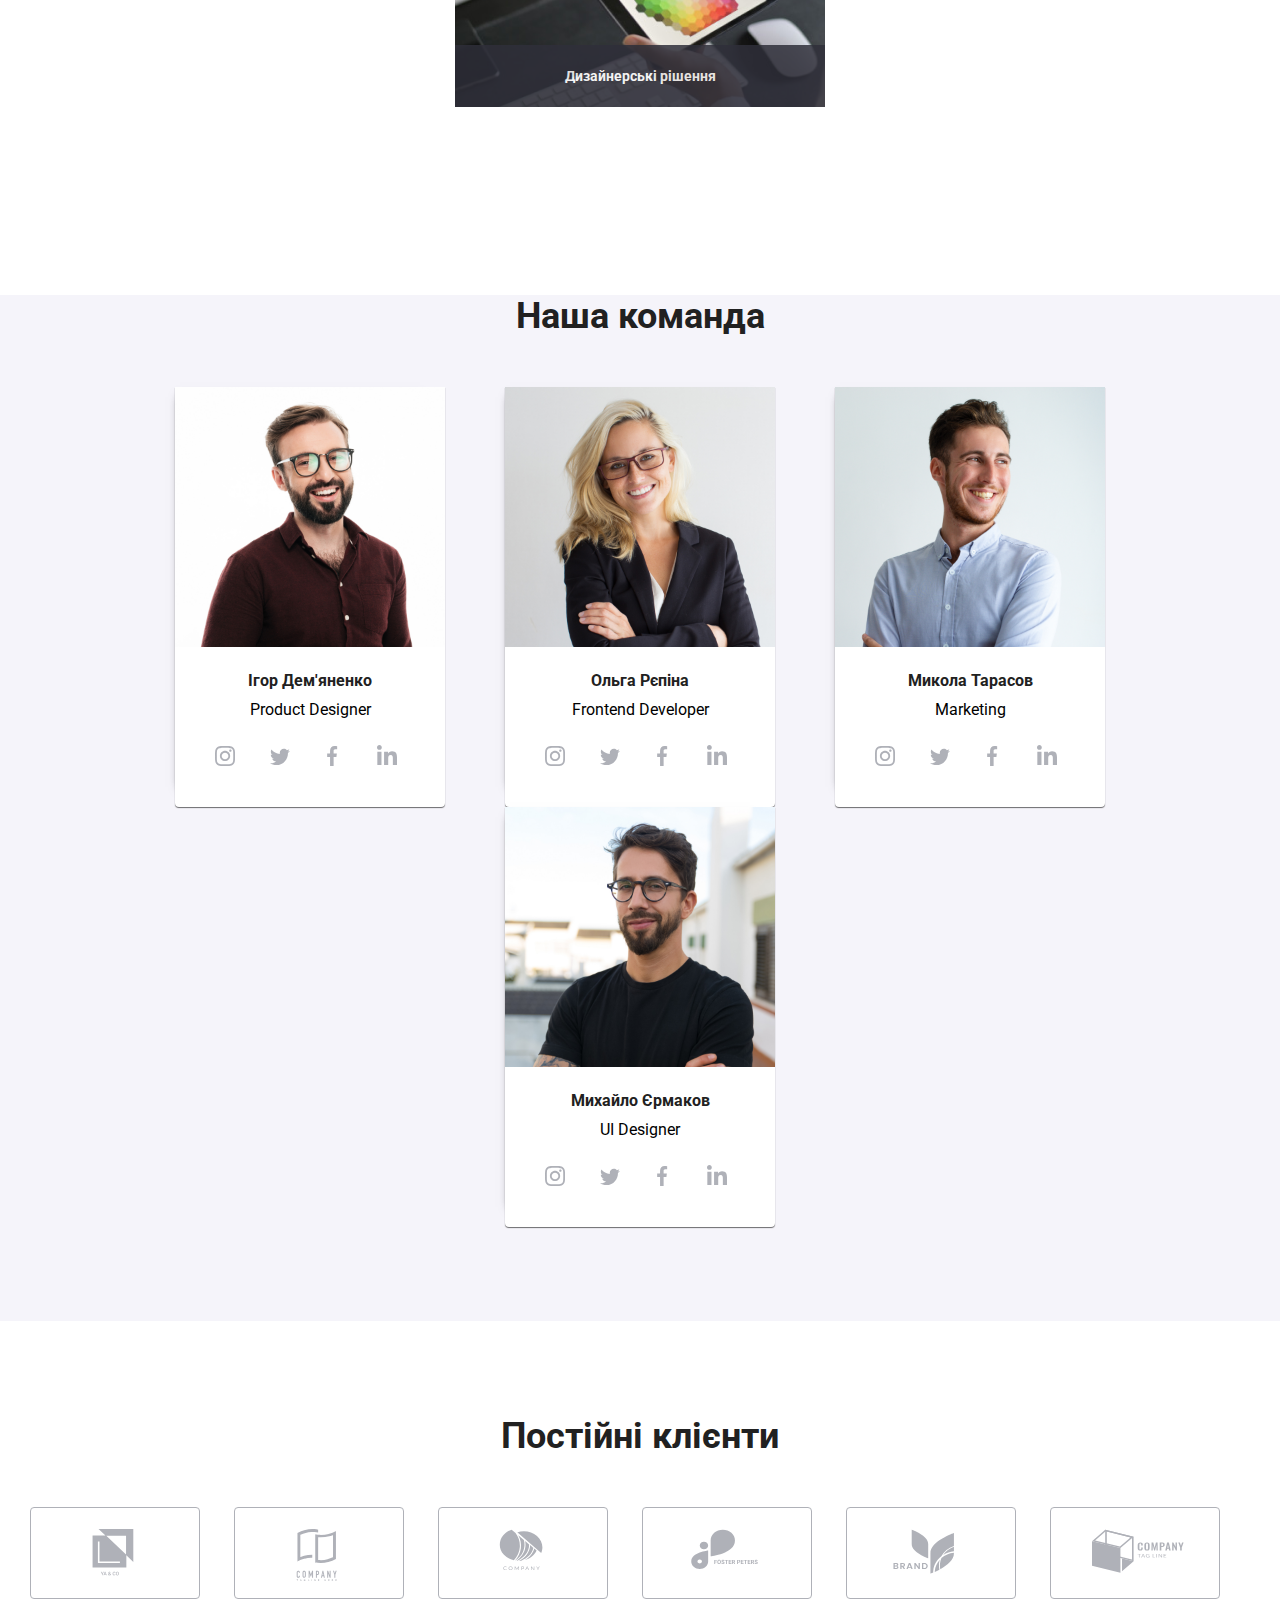
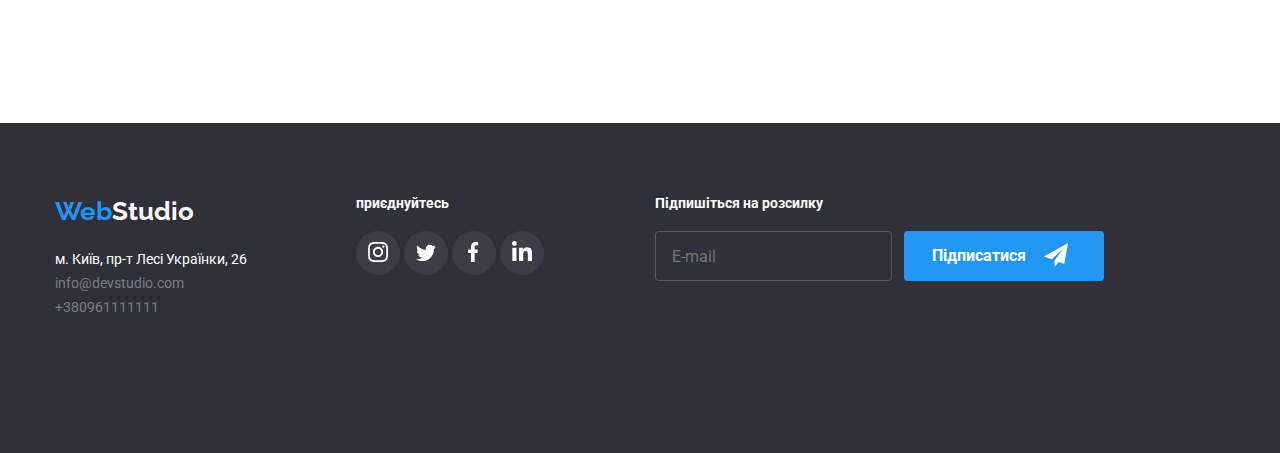
==== commit 4300154b: "big update №2 html scss adaptiv" ====
--- a/index.html
+++ b/index.html
@@ -46,6 +46,11 @@
                 <a href="tel:+380961111111" class="header__a">+380961111111</a>
             </li>
         </ul>
+        <div class="menu">
+            <svg>
+                <use href="symbol-defs.svg#icon-menu"></use>
+            </svg>
+        </div>
     </header>
     <main>
         <section class="section__1">
@@ -100,48 +105,59 @@
         <section class="section__2">
             <div class="section2__box">
                 <div class="advantage">
-                    <svg class="svg">
-                        <use width="70" height="70" x="93" y="25" href="symbol-defs.svg#icon-anten" class="svg__use">
-                        </use>
-                    </svg>
+                    <div class="svg__box">
+                        <svg class="svg">
+                            <use width="70" height="70" x="93" y="25" href="symbol-defs.svg#icon-anten"
+                                class="svg__use">
+                            </use>
+                        </svg>
+                    </div>
                     <div class="my__text">
                         <h2 class="advantages">УВАГА ДО ДЕТАЛЕЙ</h2>
-                        <p class="paragraf">Ідейні міркування, і навіть початок <br> повсякденної роботи з
-                            фотмування <br> позицій</p>
+                        <p class="paragraf">Ідейні міркування, і навіть початок повсякденної роботи з
+                            фотмування позицій</p>
                     </div>
                 </div>
                 <div class="advantage">
-                    <svg class="svg">
-                        <use width="70" height="70" x="99" y="25" href="symbol-defs.svg#icon-clock" class=" svg__use">
-                        </use>
-                    </svg>
+                    <div class="svg__box">
+                        <svg class="svg">
+                            <use width="70" height="70" x="99" y="25" href="symbol-defs.svg#icon-clock"
+                                class=" svg__use">
+                            </use>
+                        </svg>
+                    </div>
                     <div class="my__text">
                         <h2 class="advantages">ПУНКТУАЛЬНІСТЬ</h2>
-                        <p class="paragraf">Завдання організації, особливо рамки <br> і місце навчання кадрів тягне у
+                        <p class="paragraf">Завдання організації, особливо рамки і місце навчання кадрів тягне у
                             себе.</p>
                     </div>
                 </div>
                 <div class="advantage">
-                    <svg class="svg">
-                        <use width="70" height="70" x="100" y="25" href="symbol-defs.svg#icon-diagram" class="svg__use">
-                        </use>
-                    </svg>
+                    <div class="svg__box">
+                        <svg class="svg">
+                            <use width="70" height="70" x="100" y="25" href="symbol-defs.svg#icon-diagram"
+                                class="svg__use">
+                            </use>
+                        </svg>
+                    </div>
                     <div class="my__text">
                         <h2 class="advantages">ПЛАНУВАННЯ</h2>
-                        <p class="paragraf">Так само консультація з широким <br> активом значною мірою
+                        <p class="paragraf">Так само консультація з широким активом значною мірою
                             зумовлює.</p>
                     </div>
                 </div>
                 <div class="advantage">
-                    <svg class="svg">
-                        <use width="70" height="70" x="100" y="25" href="symbol-defs.svg#icon-astronaut"
-                            class="svg__use">
-                        </use>
-                    </svg>
+                    <div class="svg__box">
+                        <svg class="svg">
+                            <use width="70" height="70" x="100" y="25" href="symbol-defs.svg#icon-astronaut"
+                                class="svg__use">
+                            </use>
+                        </svg>
+                    </div>
                     <div class="my__text">
                         <h2 class="advantages">СУЧАСНІ ТЕХНОЛОГІЇ</h2>
-                        <p class="paragraf">Значимість цих проблем настільки <br> очевидна, що реалізація
-                            планових <br> завдань</p>
+                        <p class="paragraf">Значимість цих проблем настільки очевидна, що реалізація
+                            планових завдань</p>
                     </div>
                 </div>
             </div>
--- a/css/main.css
+++ b/css/main.css
@@ -218,9 +218,9 @@
 }
 .header__container .WebStudio {
   font-weight: 700;
-  font-size: 26px;
-  font-family: "Roboto";
-  line-height: 30px;
+  font-size: 24px;
+  font-family: "Raleway";
+  line-height: 28px;
   color: #212121;
   text-align: left;
   letter-spacing: 3%;
@@ -349,6 +349,82 @@
   top: 15px;
 }
 
+.menu {
+  display: none;
+}
+
+@media (max-width: 768px) {
+  .header__container {
+    width: 768px;
+    display: -webkit-box;
+    display: -ms-flexbox;
+    display: flex;
+    -webkit-box-orient: horizontal;
+    -webkit-box-direction: normal;
+        -ms-flex-direction: row;
+            flex-direction: row;
+  }
+  .header__container .WebStudio {
+    font-weight: 700;
+    font-size: 24px;
+    font-family: "Raleway";
+    line-height: 28px;
+    color: #212121;
+    text-align: none;
+    letter-spacing: 3%;
+    cursor: pointer;
+    margin-left: 10px;
+  }
+  .header__nav {
+    display: block;
+  }
+  .nav__contact {
+    display: block;
+  }
+  .menu {
+    display: none;
+  }
+}
+@media (max-width: 480px) {
+  .header__container {
+    width: 480px;
+    display: -webkit-box;
+    display: -ms-flexbox;
+    display: flex;
+    -webkit-box-orient: horizontal;
+    -webkit-box-direction: normal;
+        -ms-flex-direction: row;
+            flex-direction: row;
+    -webkit-box-pack: justify;
+        -ms-flex-pack: justify;
+            justify-content: space-between;
+    padding: 0 15px;
+    border-bottom: 1px solid #ECECEC;
+  }
+  .header__container .WebStudio {
+    font-weight: 700;
+    font-size: 24px;
+    font-family: "Raleway";
+    line-height: 28px;
+    color: #212121;
+    text-align: left;
+    letter-spacing: 3%;
+    cursor: pointer;
+  }
+  .header__nav {
+    display: none;
+  }
+  .nav__contact {
+    display: none;
+  }
+  .menu {
+    display: block;
+  }
+  .menu svg {
+    width: 24px;
+    height: 16px;
+  }
+}
 .section__1 {
   background-image: url(/img/background1.png);
   background-repeat: no-repeat;
@@ -424,6 +500,9 @@
   background-color: #F5F4FA;
   border-radius: 5px;
 }
+.section__2 .section2__box .advantage .my__text {
+  width: 270px;
+}
 .section__2 .section2__box .advantage .my__text .advantages {
   font-weight: 700;
   font-size: 14px;
@@ -610,9 +689,16 @@
         -ms-flex-flow: row wrap;
             flex-flow: row wrap;
   }
+  .section__2 .section2__box .advantage {
+    width: 354px;
+  }
+  .section__2 .section2__box .advantage .svg__box {
+    background-color: #F5F4FA;
+  }
   .section__2 .section2__box .advantage .my__text {
+    width: 354px;
     position: relative;
-    left: 20px;
+    left: -20px;
   }
   .section__2 .section2__box .advantage .my__text .advantages {
     font-weight: 700;
@@ -648,6 +734,29 @@
     color: #212121;
     text-align: center;
     letter-spacing: 3%;
+  }
+  .section__4 .team__grid {
+    display: -webkit-box;
+    display: -ms-flexbox;
+    display: flex;
+    -webkit-box-orient: horizontal;
+    -webkit-box-direction: normal;
+        -ms-flex-flow: row wrap;
+            flex-flow: row wrap;
+    gap: 30px;
+  }
+  .section__4 .team__grid .person {
+    margin: 0;
+    width: 354px;
+    height: 536px;
+  }
+  .section__4 .team__grid .person img {
+    width: 354px;
+    height: 374px;
+  }
+  .section__4 .team__grid .person .person__icon {
+    display: block;
+    padding: 0;
   }
   .section__4 .team__grid .person:nth-of-type(1) {
     margin-bottom: 30px;
@@ -685,9 +794,9 @@
     margin: 6px auto;
   }
 }
-@media (max-width: 320px) {
+@media (max-width: 480px) {
   .section__1 {
-    width: 320px !important;
+    width: 480px;
   }
   .section__1 .advertisement {
     font-weight: 900;
@@ -697,7 +806,7 @@
     color: var(--white);
     text-align: center;
     letter-spacing: 3%;
-    width: 320px;
+    width: 480px;
     height: 84px;
   }
   .section__1 #button {
@@ -715,9 +824,17 @@
         flex-wrap: wrap;
     margin-top: 60px;
   }
+  .section__2 .section2__box .advantage {
+    width: 450px;
+  }
+  .section__2 .section2__box .advantage .svg__box {
+    width: 450px;
+    background-color: #F5F4FA;
+  }
   .section__2 .section2__box .advantage .my__text {
-    position: relative;
+    width: 450px;
     left: -5px;
+    margin-top: 30px;
   }
   .section__2 .section2__box .advantage .my__text .advantages {
     font-weight: 700;
@@ -725,7 +842,7 @@
     font-family: "Roboto";
     line-height: 3px;
     color: #212121;
-    text-align: start;
+    text-align: center;
     letter-spacing: 3%;
     margin: 20px 25px 10px;
   }
@@ -760,10 +877,21 @@
   }
   .section__4 .team__grid .person {
     margin-bottom: 30px;
+    width: 450px;
+    height: 622px;
+  }
+  .section__4 .team__grid .person img {
+    width: 450px;
+    height: 460px;
+  }
+  .section__4 .team__grid .person .person__icon {
+    display: block;
+    gap: 10px;
+    padding: 0;
   }
   .section__5 {
-    height: 761px;
-    width: 320px;
+    height: 400px;
+    width: 480px;
   }
   .section__5 h3 {
     font-weight: 700;
@@ -776,18 +904,16 @@
     padding-top: 60px;
   }
   .section__5 .logo__box {
-    height: 357px;
     display: -webkit-box;
     display: -ms-flexbox;
     display: flex;
-    -webkit-box-orient: horizontal;
+    -webkit-box-orient: vertical;
     -webkit-box-direction: normal;
-        -ms-flex-direction: row;
-            flex-direction: row;
+        -ms-flex-direction: column wrap;
+            flex-direction: column wrap;
     margin-bottom: 60px;
   }
   .section__5 .logo__box .logo__img {
-    width: 250px;
     padding: 22px 64px;
     margin: 6px auto;
   }
@@ -1001,6 +1127,96 @@
           box-shadow: 0px 8px 25px rgba(0, 0, 0, 0.3);
 }
 
+@media (max-width: 768px) {
+  .backdrop {
+    z-index: 1;
+  }
+  .box__modal {
+    width: 450px;
+    margin-left: 4px;
+  }
+  .box__modal h3 {
+    font-weight: 700;
+    font-size: 20px;
+    font-family: "Roboto";
+    line-height: 30px;
+    color: #212121;
+    text-align: center;
+    letter-spacing: 3%;
+    margin: 20px 0 12px 0;
+    width: 370px;
+  }
+  .box__modal label {
+    width: 450px;
+    height: 58px;
+    font-weight: 400;
+    font-size: 12px;
+    font-family: "Roboto";
+    line-height: 14px;
+    color: #757575;
+    text-align: center;
+    letter-spacing: 3%;
+  }
+  .box__modal .other__svg {
+    top: 50%;
+  }
+  .box__modal input,
+  .box__modal textarea {
+    width: 370px;
+  }
+  .box__modal #agreement {
+    width: 16px;
+  }
+  .button__m {
+    width: 200px;
+    margin-left: 80px;
+  }
+}
+@media (max-width: 480px) {
+  .backdrop {
+    z-index: 1;
+  }
+  .box__modal {
+    width: 450px;
+    margin-left: 4px;
+  }
+  .box__modal h3 {
+    font-weight: 700;
+    font-size: 20px;
+    font-family: "Roboto";
+    line-height: 30px;
+    color: #212121;
+    text-align: center;
+    letter-spacing: 3%;
+    margin: 20px 0 12px 0;
+    width: 370px;
+  }
+  .box__modal label {
+    width: 450px;
+    height: 58px;
+    font-weight: 400;
+    font-size: 12px;
+    font-family: "Roboto";
+    line-height: 14px;
+    color: #757575;
+    text-align: center;
+    letter-spacing: 3%;
+  }
+  .box__modal .other__svg {
+    top: 50%;
+  }
+  .box__modal input,
+  .box__modal textarea {
+    width: 370px;
+  }
+  .box__modal #agreement {
+    width: 16px;
+  }
+  .button__m {
+    width: 200px;
+    margin-left: 80px;
+  }
+}
 .footer {
   background-color: #2F303A;
 }
@@ -1147,21 +1363,21 @@
 
 @media (max-width: 768px) {
   .footer__container {
-    min-width: 320px;
-    max-width: 768px;
-    height: auto;
+    width: 768px;
     margin: 0 auto;
     padding: 72px 0;
     display: -webkit-box;
     display: -ms-flexbox;
     display: flex;
-    -webkit-box-orient: vertical;
+    -webkit-box-orient: horizontal;
     -webkit-box-direction: normal;
-        -ms-flex-flow: column wrap;
-            flex-flow: column wrap;
+        -ms-flex-flow: row wrap;
+            flex-flow: row wrap;
   }
   .footer__container .foot__box1 {
-    width: 231px;
+    width: 232px;
+    text-align: center;
+    margin-left: 76px;
   }
   .footer__container .foot__box1 .footer__Webstudio {
     font-weight: 700;
@@ -1169,7 +1385,7 @@
     font-family: "Raleway";
     line-height: 32px;
     color: #FFFFFF;
-    text-align: left;
+    text-align: center;
     letter-spacing: 3%;
   }
   .footer__container .foot__box1 .footer__address {
@@ -1178,7 +1394,7 @@
     font-family: "Roboto";
     line-height: 24px;
     color: #FFFFFF;
-    text-align: left;
+    text-align: center;
     letter-spacing: 3%;
     margin-top: 20px;
   }
@@ -1188,13 +1404,13 @@
     font-family: "Roboto";
     line-height: 24px;
     color: rgba(255, 255, 255, 0.3764705882);
-    text-align: left;
+    text-align: center;
     letter-spacing: 3%;
     margin-top: 9px;
   }
   .footer__container .foot__box2 {
     width: 206px;
-    margin-left: 70px;
+    margin-left: 165px;
   }
   .footer__container .foot__box2 h4 {
     font-weight: 700;
@@ -1202,7 +1418,7 @@
     font-family: "Roboto";
     line-height: 16px;
     color: #FFFFFF;
-    text-align: left;
+    text-align: center;
     letter-spacing: 3%;
     margin-bottom: 20px;
   }
@@ -1211,8 +1427,8 @@
     height: 44px;
   }
   .footer__container .foot__box3 {
-    width: 570px;
-    margin-left: 93px;
+    width: 450px;
+    margin-left: 206px;
   }
   .footer__container .foot__box3 h4 {
     font-weight: 700;
@@ -1220,9 +1436,10 @@
     font-family: "Roboto";
     line-height: 16px;
     color: #FFFFFF;
-    text-align: left;
+    text-align: center;
     letter-spacing: 3%;
     margin-bottom: 20px;
+    margin-left: -100px;
   }
   .footer__container .foot__box3 input {
     width: 358px;
@@ -1251,16 +1468,18 @@
     text-align: start;
     letter-spacing: 3%;
     padding: 10px 28px;
-    margin-left: 52px;
+    margin-left: 72px;
     margin-top: 12px;
   }
   .footer__container .foot__box3 .button__box .icon__b {
     bottom: -24px;
-  }
-}
-@media (max-width: 320px) {
+    width: 24px;
+    height: 24px;
+  }
+}
+@media (max-width: 480px) {
   .footer__container {
-    width: 320px;
+    width: 480px;
     margin: 0 auto;
     display: -webkit-box;
     display: -ms-flexbox;
@@ -1493,7 +1712,7 @@
   .filters {
     text-align: center;
     margin-bottom: 30px;
-    padding-top: 65px;
+    padding-top: 130px;
   }
   .filters .filter__button {
     font-weight: 500;
@@ -1555,11 +1774,8 @@
     letter-spacing: 3%;
   }
 }
-@media (max-width: 320px) {
+@media (max-width: 480px) {
   .filters {
-    text-align: center;
-    margin-bottom: 30px;
-    padding-top: 65px;
     display: -webkit-box;
     display: -ms-flexbox;
     display: flex;
@@ -1567,6 +1783,8 @@
     -webkit-box-direction: normal;
         -ms-flex-flow: row wrap;
             flex-flow: row wrap;
+    margin-left: 15px;
+    width: 326px;
   }
   .filters .filter__button {
     font-weight: 500;
@@ -1578,19 +1796,21 @@
     letter-spacing: 3%;
     padding: 6px 22px;
     margin-right: 8px;
+    margin-bottom: 15px;
   }
   .project__container {
-    width: 320px;
+    width: 480px;
     margin: 0;
     padding: 0;
   }
   .project__container .project {
-    width: 320px;
-    height: 440px;
+    width: 450px;
+    height: 404px;
     margin: 0;
     margin-bottom: 30px;
   }
   .project__container .project .img__div img {
-    width: 320px;
+    width: 480px;
+    height: 294px;
   }
 }/*# sourceMappingURL=main.css.map */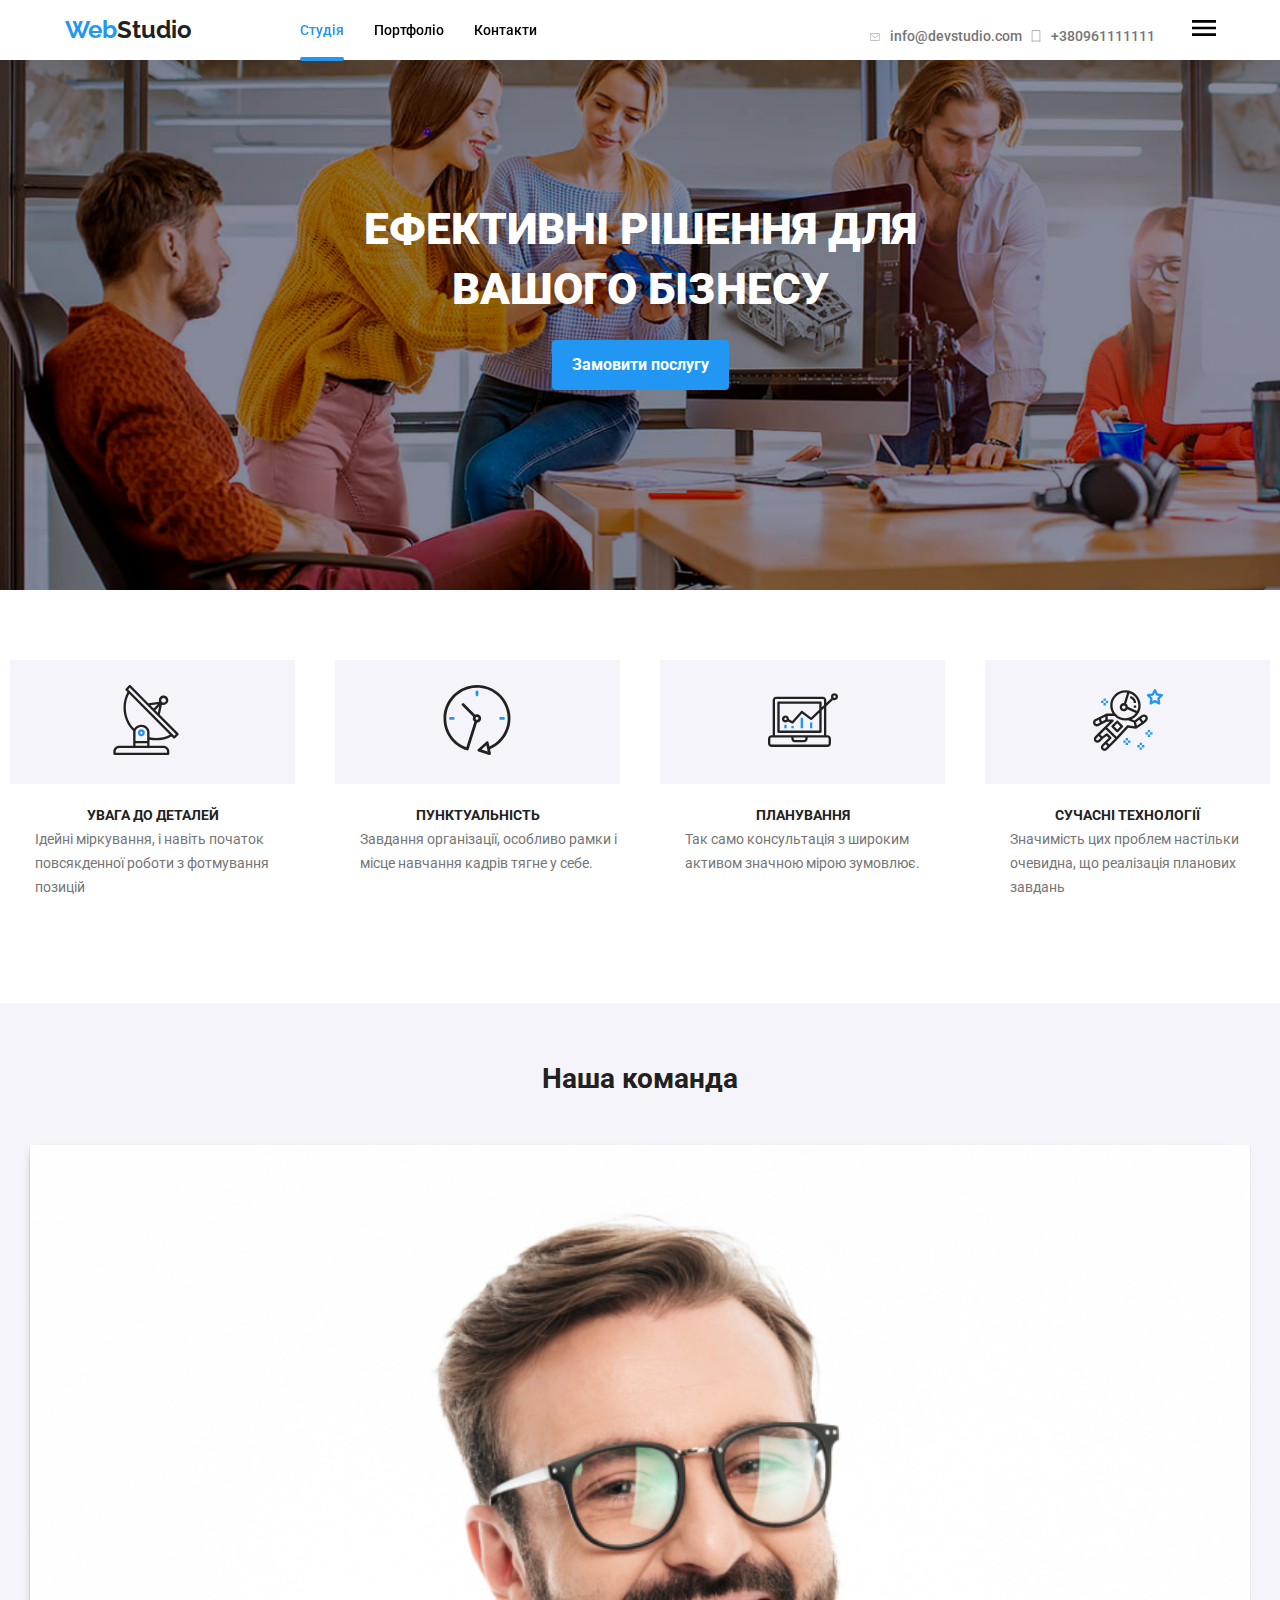
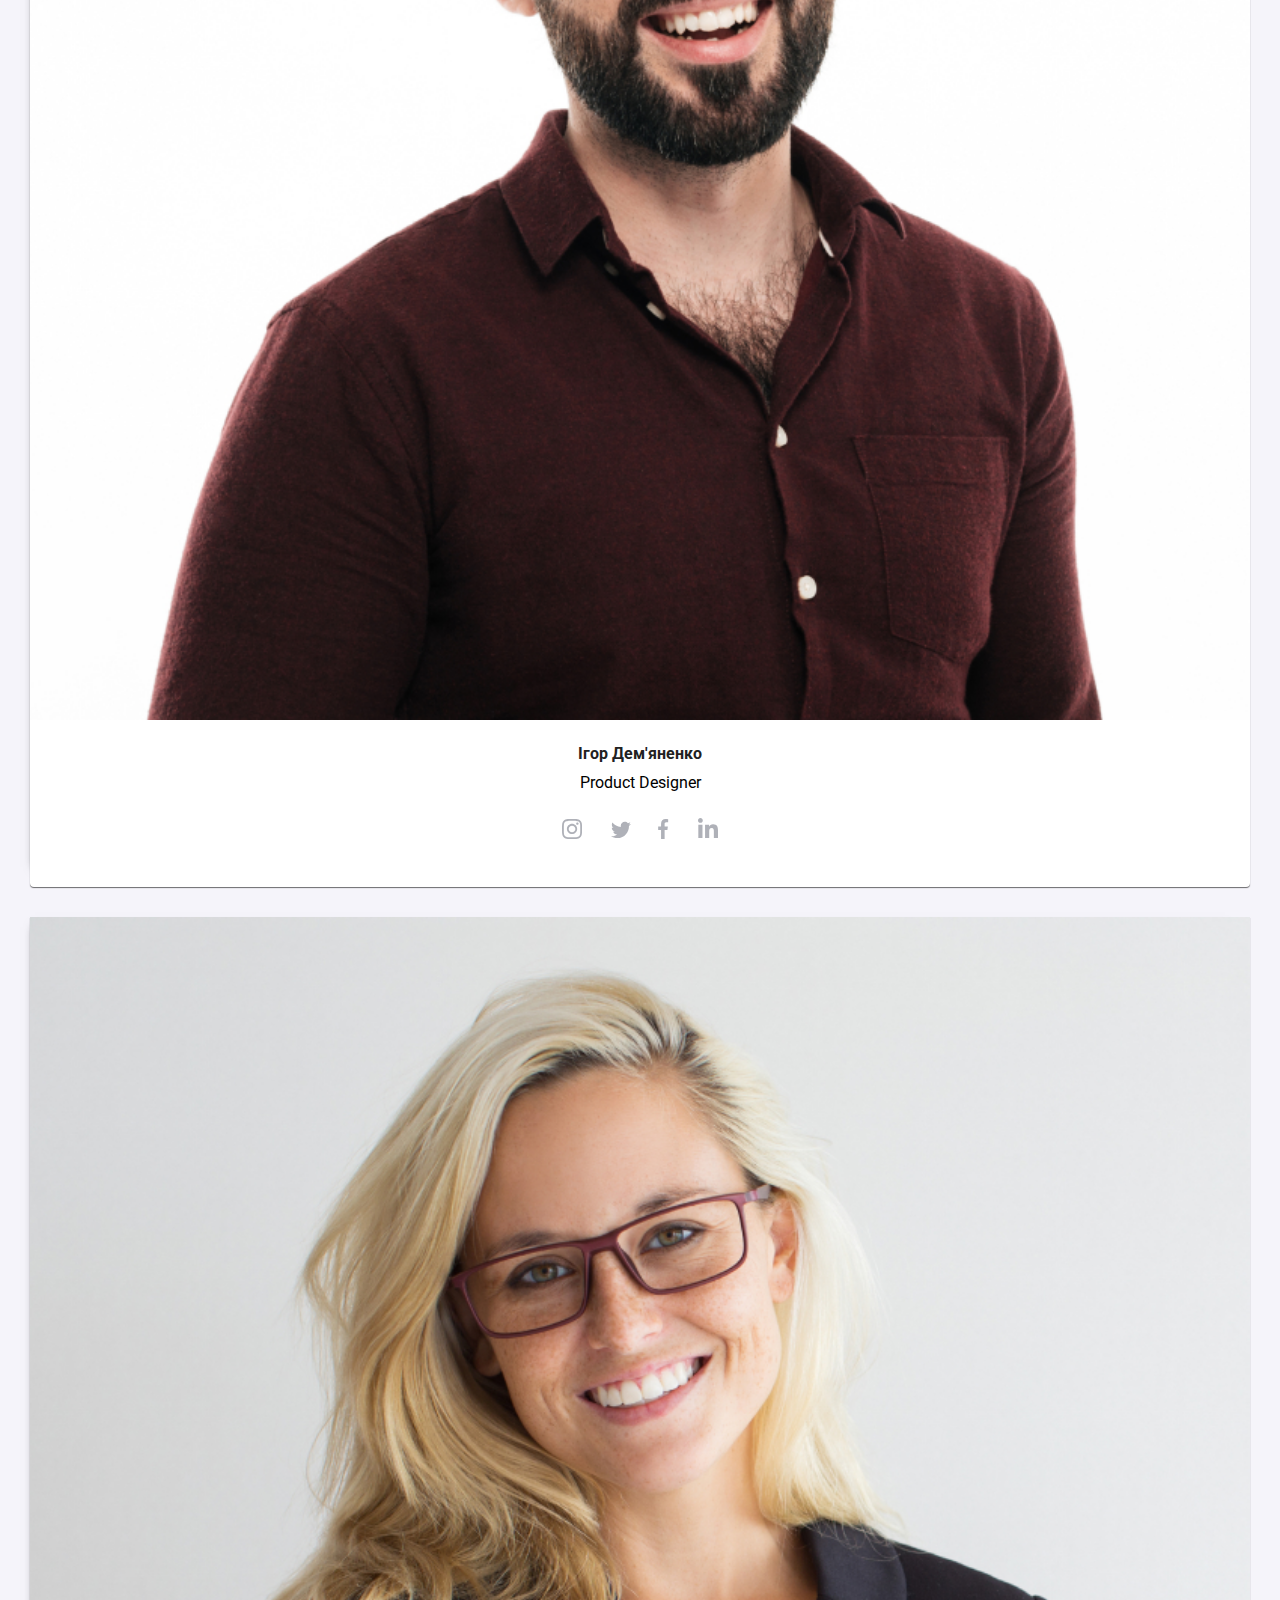
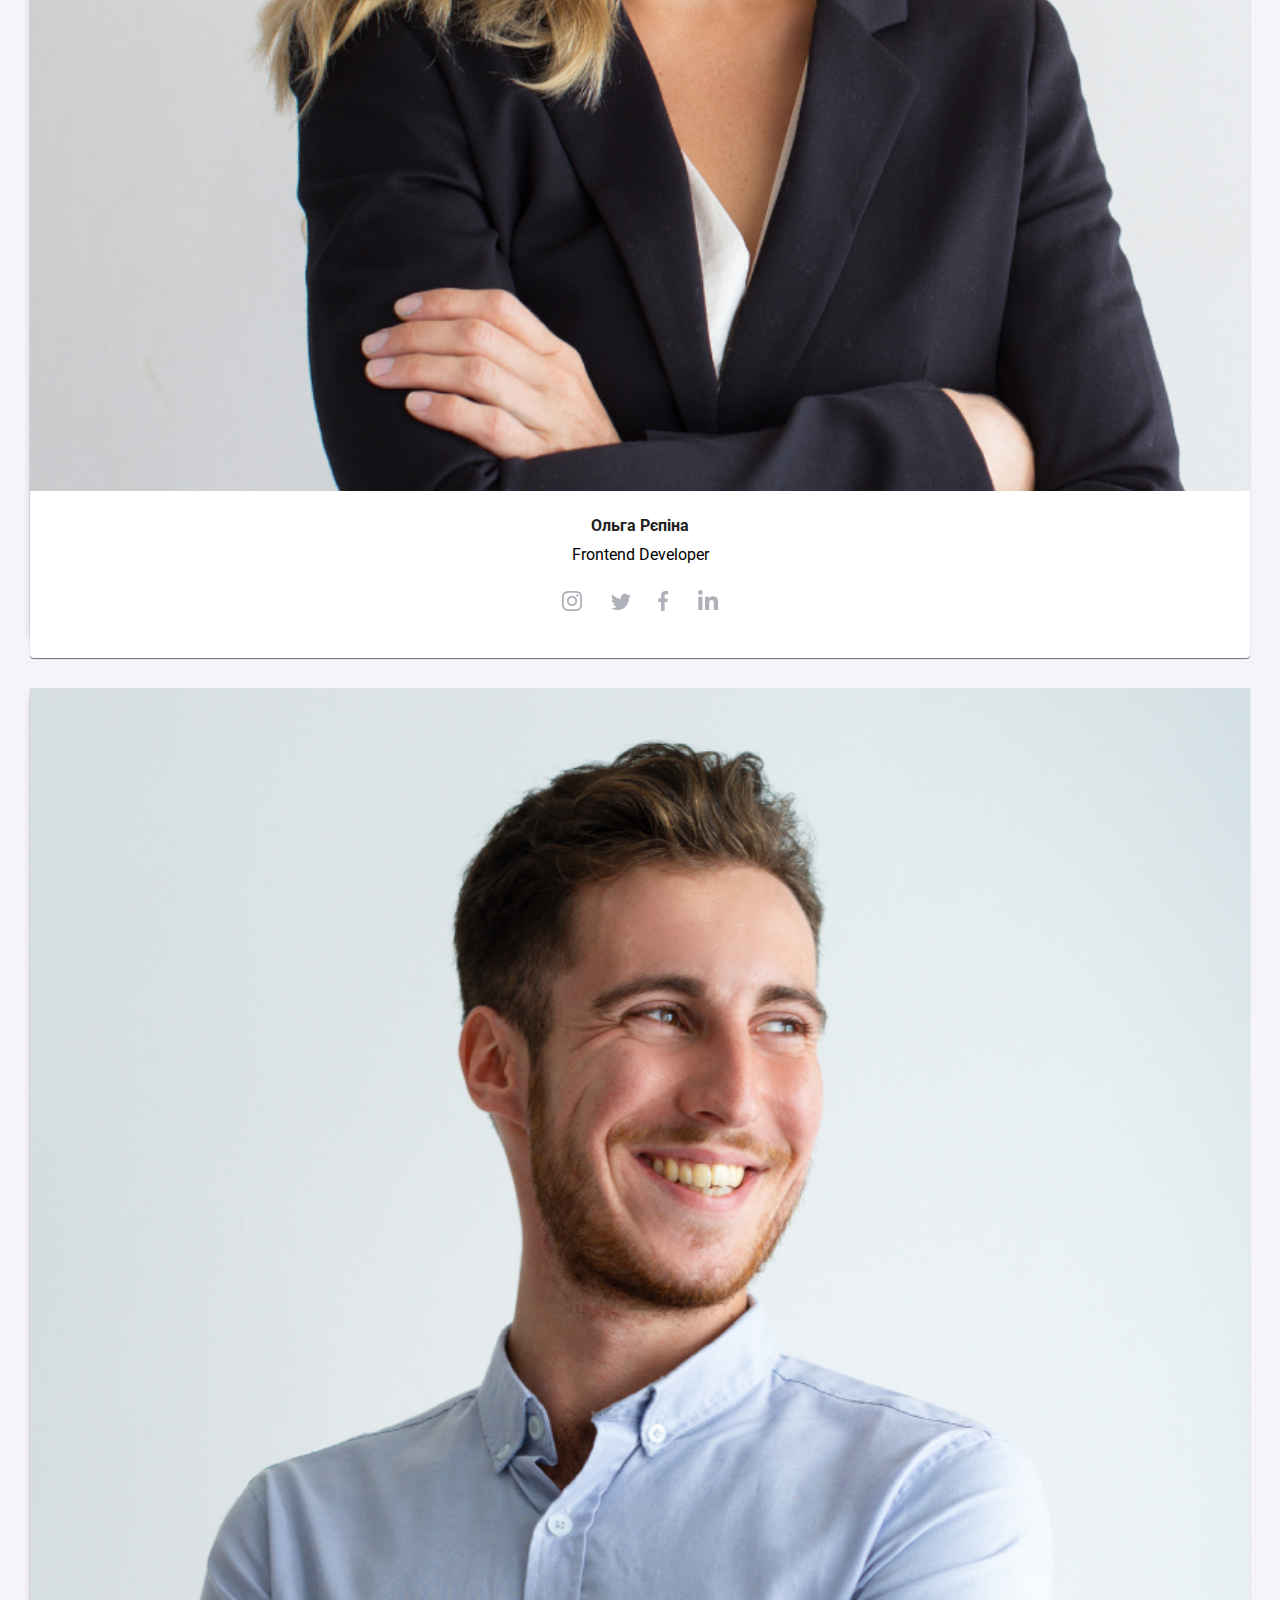
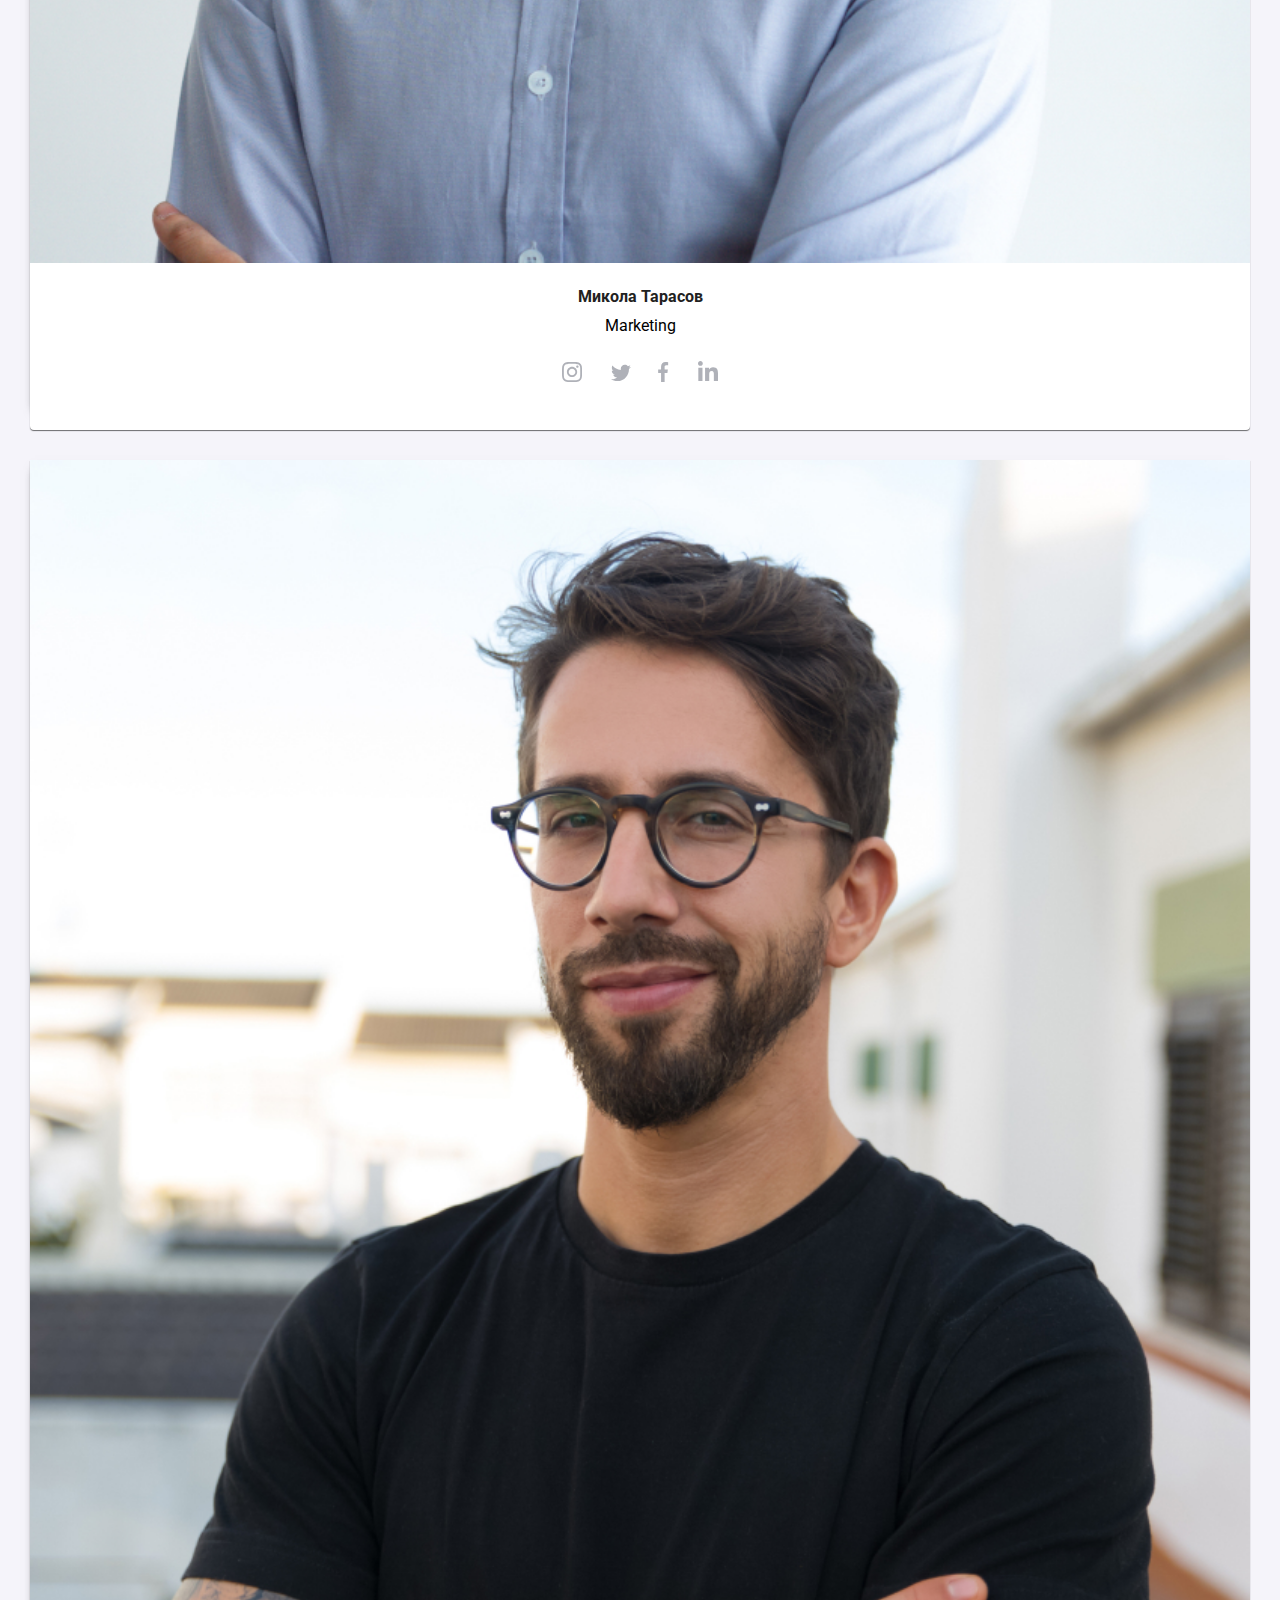
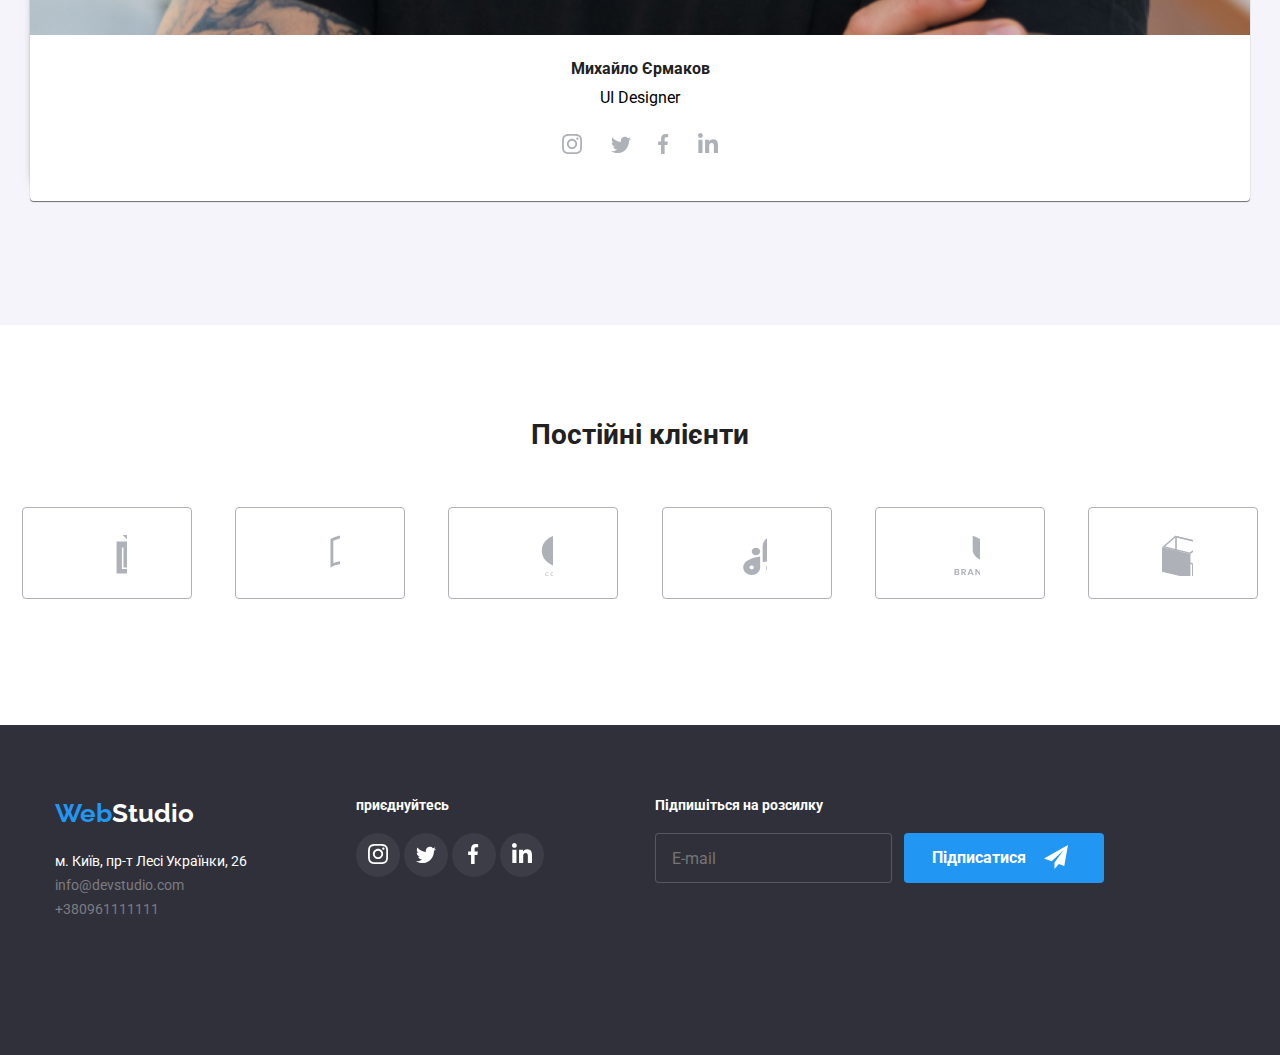
==== commit 57a2aeec: "update html scss and start work header menu" ====
--- a/index.html
+++ b/index.html
@@ -46,11 +46,36 @@
                 <a href="tel:+380961111111" class="header__a">+380961111111</a>
             </li>
         </ul>
-        <div class="menu">
-            <svg>
-                <use href="symbol-defs.svg#icon-menu"></use>
-            </svg>
+
+        <!-- Menu -->
+        <div class="header__menu">
+            <button class="open-menu menu-toggle js-open-menu" aria-expanded="false" aria-controls="mobile-menu">
+                <svg width="24" height="24">
+                    <use href="symbol-defs.svg#icon-menu"></use>
+                </svg>
+            </button>
         </div>
+        <div class="menu-container js-menu-container" id="mobile-menu">
+            <button class="close-menu menu-toggle js-close-menu">
+                <svg width="24" height="24">
+                    <use href="symbol-defs.svg#icon-croos"></use>
+                </svg>
+            </button> 
+            <ul class="menu">
+                <li><a href="">Студія</a></li>
+                <li><a href="">Портфоліо</a></li>
+                <li><a href="">Контакти</a></li>
+                <li><a href="tel:+380961111111">+38 096 111 11 11</a></li>
+                <li><a href="mailto:info@devstudio.com">info@devstudio.com</a></li>
+            </ul>
+            <ul class="menu__stories">
+                <li><a href="">Instagram</a></li>
+                <li><a href="">Twitter</a></li>
+                <li><a href="">Facebook</a></li>
+                <li><a href="">LinkedIn</a></li>
+            </ul>
+        </div>
+
     </header>
     <main>
         <section class="section__1">
--- a/css/main.css
+++ b/css/main.css
@@ -349,8 +349,43 @@
   top: 15px;
 }
 
-.menu {
-  display: none;
+.header__menu {
+  display: block;
+}
+.header__menu .open-menu {
+  border: none;
+  background-color: #FFFFFF;
+  cursor: pointer;
+}
+
+.menu-container {
+  position: fixed;
+  width: 100%;
+  height: 100%;
+  opacity: 0;
+  visibility: hidden;
+}
+.menu-container.is-open {
+  opacity: 1;
+  visibility: visible;
+  -webkit-transform: translateY(0);
+          transform: translateY(0);
+}
+.menu-container .close-menu {
+  border: none;
+  background-color: #FFFFFF;
+  margin-left: auto;
+  cursor: pointer;
+}
+.menu-container .menu {
+  display: -webkit-box;
+  display: -ms-flexbox;
+  display: flex;
+}
+.menu-container .menu__stories {
+  display: -webkit-box;
+  display: -ms-flexbox;
+  display: flex;
 }
 
 @media (max-width: 768px) {
@@ -381,13 +416,13 @@
   .nav__contact {
     display: block;
   }
-  .menu {
+  .header__menu {
     display: none;
   }
 }
-@media (max-width: 480px) {
+@media (min-width: 320px) and (max-width: 480px) {
   .header__container {
-    width: 480px;
+    width: 100%;
     display: -webkit-box;
     display: -ms-flexbox;
     display: flex;
@@ -417,16 +452,16 @@
   .nav__contact {
     display: none;
   }
-  .menu {
+  .header__menu {
     display: block;
   }
-  .menu svg {
+  .header__menu svg {
     width: 24px;
     height: 16px;
   }
 }
 .section__1 {
-  background-image: url(/img/background1.png);
+  background-image: url("../img/background1.png");
   background-repeat: no-repeat;
   background-color: var(--darkgrey);
   background-size: cover;
@@ -546,13 +581,13 @@
   height: 294px;
 }
 .section3__box .box__section .box:nth-child(1) {
-  background-image: url(/img/box1.jpg);
+  background-image: url("../img/box1.jpg");
 }
 .section3__box .box__section .box:nth-child(2) {
-  background-image: url(/img/box2.png);
+  background-image: url("../img/box2.png");
 }
 .section3__box .box__section .box:nth-child(3) {
-  background-image: url(/img/box3.png);
+  background-image: url("../img/box3.png");
 }
 .section3__box .box__section .box .box__text {
   background-color: var(--darkgrey);
@@ -747,8 +782,8 @@
   }
   .section__4 .team__grid .person {
     margin: 0;
-    width: 354px;
-    height: 536px;
+    width: 354px !important;
+    height: 536px !important;
   }
   .section__4 .team__grid .person img {
     width: 354px;
@@ -794,10 +829,7 @@
     margin: 6px auto;
   }
 }
-@media (max-width: 480px) {
-  .section__1 {
-    width: 480px;
-  }
+@media (min-width: 480px) and (max-width: 768px) {
   .section__1 .advertisement {
     font-weight: 900;
     font-size: 22px;
@@ -806,35 +838,6 @@
     color: var(--white);
     text-align: center;
     letter-spacing: 3%;
-    width: 480px;
-    height: 84px;
-  }
-  .section__1 #button {
-    font-weight: 700;
-    font-size: 16px;
-    font-family: "Roboto";
-    line-height: 30px;
-    color: #FFFFFF;
-    text-align: center;
-    letter-spacing: 3%;
-    padding: 10px 20px;
-  }
-  .section__2 .section2__box {
-    -ms-flex-wrap: wrap;
-        flex-wrap: wrap;
-    margin-top: 60px;
-  }
-  .section__2 .section2__box .advantage {
-    width: 450px;
-  }
-  .section__2 .section2__box .advantage .svg__box {
-    width: 450px;
-    background-color: #F5F4FA;
-  }
-  .section__2 .section2__box .advantage .my__text {
-    width: 450px;
-    left: -5px;
-    margin-top: 30px;
   }
   .section__2 .section2__box .advantage .my__text .advantages {
     font-weight: 700;
@@ -854,70 +857,136 @@
     color: var(--grey);
     text-align: left;
     letter-spacing: 3%;
-    margin-left: 25px;
-  }
-  .section3__box {
-    display: none;
-  }
-  .section__4 {
-    margin-top: 60px;
-    margin-bottom: -60px;
-  }
-  .section__4 .headers {
-    padding-top: 60px;
-  }
-  .section__4 .headers h2 {
-    font-weight: 700;
-    font-size: 28px;
-    font-family: "Roboto";
-    line-height: 32px;
-    color: #212121;
-    text-align: center;
-    letter-spacing: 3%;
-  }
-  .section__4 .team__grid .person {
-    margin-bottom: 30px;
-    width: 450px;
-    height: 622px;
-  }
-  .section__4 .team__grid .person img {
-    width: 450px;
-    height: 460px;
-  }
-  .section__4 .team__grid .person .person__icon {
-    display: block;
-    gap: 10px;
-    padding: 0;
-  }
-  .section__5 {
-    height: 400px;
-    width: 480px;
-  }
-  .section__5 h3 {
-    font-weight: 700;
-    font-size: 28px;
-    font-family: "Roboto";
-    line-height: 32px;
-    color: #212121;
-    text-align: center;
-    letter-spacing: 3%;
-    padding-top: 60px;
-  }
-  .section__5 .logo__box {
-    display: -webkit-box;
-    display: -ms-flexbox;
-    display: flex;
-    -webkit-box-orient: vertical;
-    -webkit-box-direction: normal;
-        -ms-flex-direction: column wrap;
-            flex-direction: column wrap;
-    margin-bottom: 60px;
-  }
-  .section__5 .logo__box .logo__img {
-    padding: 22px 64px;
-    margin: 6px auto;
-  }
-}
+  }
+}
+@media (min-width: 320px) and (max-width: 480px) {
+  .section__1 {
+    width: 100%;
+  }
+  .section__1 .advertisement {
+    font-weight: 900;
+    font-size: 22px;
+    font-family: "Roboto";
+    line-height: 42px;
+    color: var(--white);
+    text-align: center;
+    letter-spacing: 3%;
+    width: 100%;
+    height: 84px;
+  }
+  .section__1 #button {
+    font-weight: 700;
+    font-size: 16px;
+    font-family: "Roboto";
+    line-height: 30px;
+    color: #FFFFFF;
+    text-align: center;
+    letter-spacing: 3%;
+    padding: 10px 20px;
+  }
+}
+.section__2 .section2__box {
+  -ms-flex-wrap: wrap;
+      flex-wrap: wrap;
+  margin-top: 60px;
+}
+.section__2 .section2__box .advantage {
+  width: 100%;
+}
+.section__2 .section2__box .advantage .svg__box {
+  width: 100%;
+  background-color: #F5F4FA;
+}
+.section__2 .section2__box .advantage .my__text {
+  width: 100%;
+  left: -5px;
+  margin-top: 30px;
+}
+.section__2 .section2__box .advantage .my__text .advantages {
+  font-weight: 700;
+  font-size: 14px;
+  font-family: "Roboto";
+  line-height: 3px;
+  color: #212121;
+  text-align: center;
+  letter-spacing: 3%;
+  margin: 20px 25px 10px;
+}
+.section__2 .section2__box .advantage .my__text .paragraf {
+  font-weight: 400;
+  font-size: 14px;
+  font-family: "Roboto";
+  line-height: 24px;
+  color: var(--grey);
+  text-align: left;
+  letter-spacing: 3%;
+  margin-left: 25px;
+}
+
+.section3__box {
+  display: none;
+}
+
+.section__4 {
+  margin-top: 60px;
+  margin-bottom: -60px;
+}
+.section__4 .headers {
+  padding-top: 60px;
+}
+.section__4 .headers h2 {
+  font-weight: 700;
+  font-size: 28px;
+  font-family: "Roboto";
+  line-height: 32px;
+  color: #212121;
+  text-align: center;
+  letter-spacing: 3%;
+}
+.section__4 .team__grid .person {
+  margin-bottom: 30px;
+  width: 100%;
+  height: auto;
+}
+.section__4 .team__grid .person img {
+  width: 100%;
+  height: auto;
+}
+.section__4 .team__grid .person .person__icon {
+  display: block;
+  gap: 10px;
+  padding: 0;
+}
+
+.section__5 {
+  width: 100%;
+  height: auto;
+}
+.section__5 h3 {
+  font-weight: 700;
+  font-size: 28px;
+  font-family: "Roboto";
+  line-height: 32px;
+  color: #212121;
+  text-align: center;
+  letter-spacing: 3%;
+  padding-top: 60px;
+}
+.section__5 .logo__box {
+  display: -webkit-box;
+  display: -ms-flexbox;
+  display: flex;
+  -webkit-box-orient: vertical;
+  -webkit-box-direction: normal;
+      -ms-flex-direction: column wrap;
+          flex-direction: column wrap;
+  margin-bottom: 60px;
+}
+.section__5 .logo__box .logo__img {
+  padding: 22px 64px;
+  margin: 6px auto;
+}
+
 .backdrop {
   position: fixed;
   top: 0;
@@ -1172,12 +1241,12 @@
     margin-left: 80px;
   }
 }
-@media (max-width: 480px) {
+@media (min-width: 320px) and (max-width: 480px) {
   .backdrop {
     z-index: 1;
   }
   .box__modal {
-    width: 450px;
+    width: 100%;
     margin-left: 4px;
   }
   .box__modal h3 {
@@ -1189,10 +1258,10 @@
     text-align: center;
     letter-spacing: 3%;
     margin: 20px 0 12px 0;
-    width: 370px;
+    width: 100%;
   }
   .box__modal label {
-    width: 450px;
+    width: 100%;
     height: 58px;
     font-weight: 400;
     font-size: 12px;
@@ -1207,7 +1276,7 @@
   }
   .box__modal input,
   .box__modal textarea {
-    width: 370px;
+    width: 100%;
   }
   .box__modal #agreement {
     width: 16px;
@@ -1477,9 +1546,9 @@
     height: 24px;
   }
 }
-@media (max-width: 480px) {
+@media (min-width: 320px) and (max-width: 480px) {
   .footer__container {
-    width: 480px;
+    width: auto;
     margin: 0 auto;
     display: -webkit-box;
     display: -ms-flexbox;
@@ -1526,7 +1595,7 @@
     letter-spacing: 3%;
   }
   .footer__container .foot__box2 {
-    width: 206px;
+    width: 100%;
     margin: 0 auto;
   }
   .footer__container .foot__box2 h4 {
@@ -1628,6 +1697,13 @@
   width: 1300px;
   margin-left: auto;
   margin-right: auto;
+  display: -webkit-box;
+  display: -ms-flexbox;
+  display: flex;
+  -webkit-box-orient: horizontal;
+  -webkit-box-direction: normal;
+      -ms-flex-flow: row wrap;
+          flex-flow: row wrap;
 }
 .project__container .project {
   border: 1px #EEEEEE solid;
@@ -1725,23 +1801,16 @@
     padding: 6px 22px;
   }
   .project__container {
-    width: 768px;
+    width: 100%;
     margin: 0 auto;
-    display: -webkit-box;
-    display: -ms-flexbox;
-    display: flex;
-    -webkit-box-orient: horizontal;
-    -webkit-box-direction: normal;
-        -ms-flex-flow: row wrap;
-            flex-flow: row wrap;
   }
   .project__container .project {
-    width: 324px;
-    height: 400px;
-    gap: 30px;
+    width: 354px;
+    height: 100%;
+    margin: 15px;
   }
   .project__container .project .img__div img {
-    width: 324px;
+    width: 100%;
   }
   .project__container .project .img__div .card__h .p__h {
     font-weight: 400;
@@ -1774,7 +1843,7 @@
     letter-spacing: 3%;
   }
 }
-@media (max-width: 480px) {
+@media (man-width: 480px) and (max-width: 768px) {
   .filters {
     display: -webkit-box;
     display: -ms-flexbox;
@@ -1784,7 +1853,7 @@
         -ms-flex-flow: row wrap;
             flex-flow: row wrap;
     margin-left: 15px;
-    width: 326px;
+    width: 100%;
   }
   .filters .filter__button {
     font-weight: 500;
@@ -1799,18 +1868,27 @@
     margin-bottom: 15px;
   }
   .project__container {
-    width: 480px;
+    width: 100%;
     margin: 0;
     padding: 0;
   }
   .project__container .project {
-    width: 450px;
-    height: 404px;
-    margin: 0;
+    width: 100%;
+    height: auto;
     margin-bottom: 30px;
   }
   .project__container .project .img__div img {
-    width: 480px;
-    height: 294px;
+    width: 100%;
+    height: auto;
+  }
+  .project__container .project .img__div .p__h {
+    margin: 77px 24px;
+    font-weight: 400;
+    font-size: 18px;
+    font-family: "Roboto";
+    line-height: 28px;
+    color: var(--white);
+    text-align: none;
+    letter-spacing: 3%;
   }
 }/*# sourceMappingURL=main.css.map */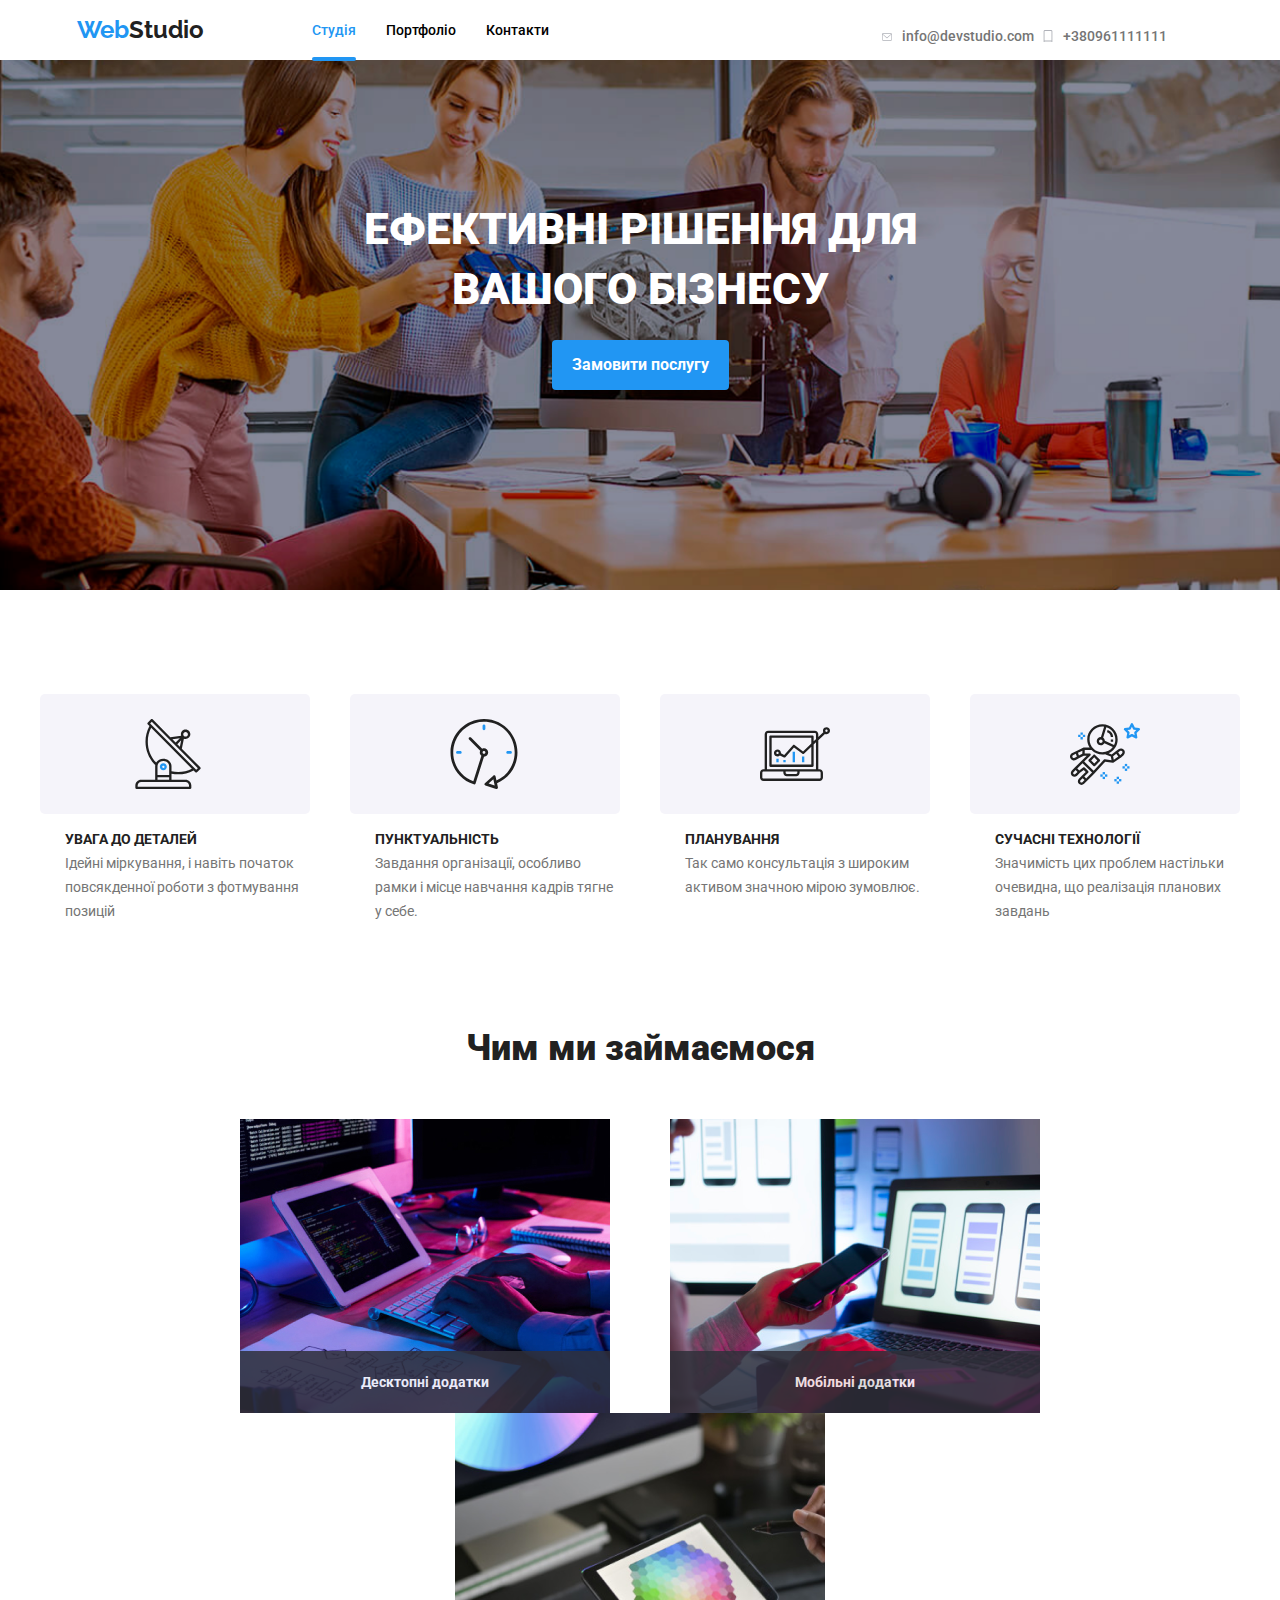
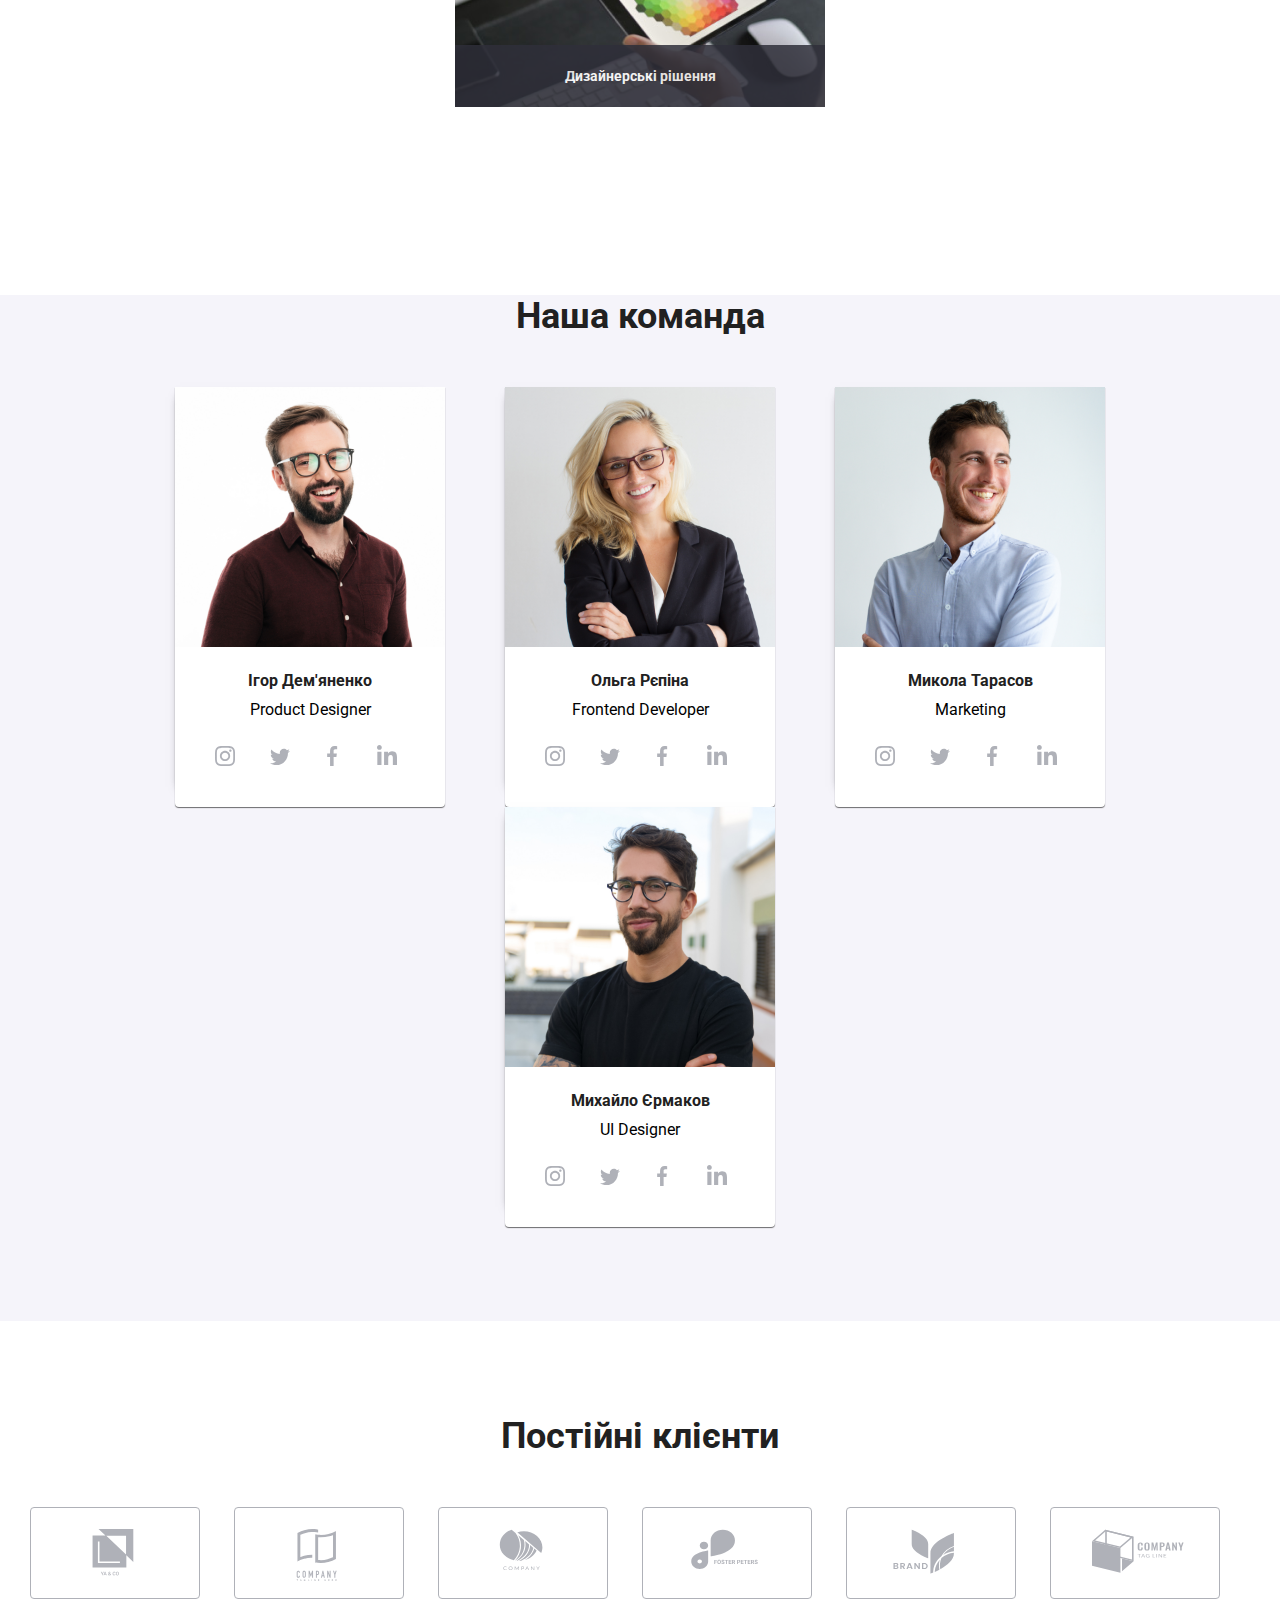
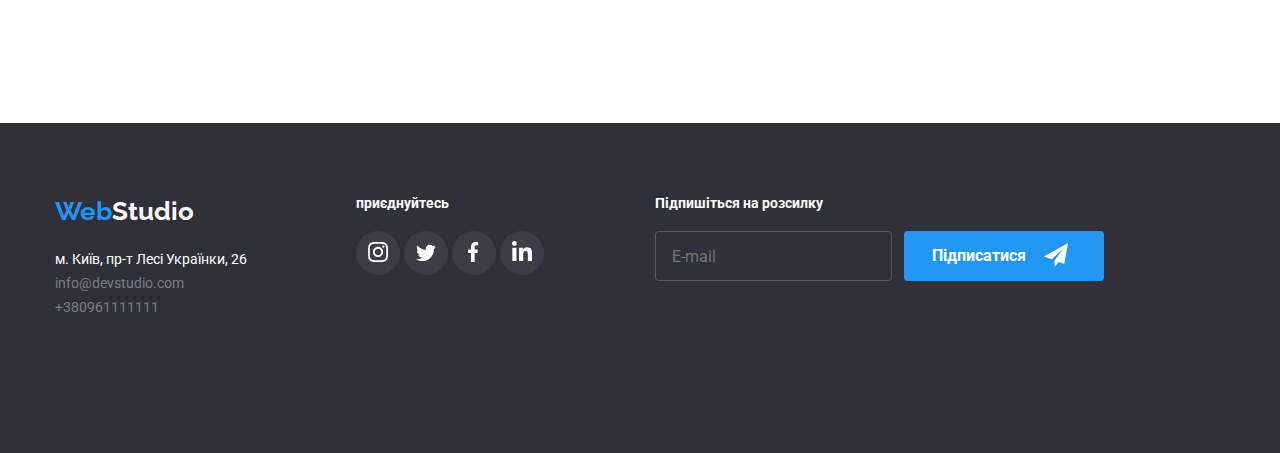
==== commit 35238017: "update html scss and burger menu" ====
--- a/index.html
+++ b/index.html
@@ -55,27 +55,28 @@
                 </svg>
             </button>
         </div>
-        <div class="menu-container js-menu-container" id="mobile-menu">
-            <button class="close-menu menu-toggle js-close-menu">
-                <svg width="24" height="24">
+        <div class="menu-container js-menu-container" id="mobile-menu" role="dialog" aria-hidden="true">
+            <button class="close-menu menu-toggle js-close-menu" aria-label="Close menu">
+                <svg width="24" height="24" class="svg-close">
                     <use href="symbol-defs.svg#icon-croos"></use>
                 </svg>
-            </button> 
+            </button>
             <ul class="menu">
-                <li><a href="">Студія</a></li>
-                <li><a href="">Портфоліо</a></li>
-                <li><a href="">Контакти</a></li>
+                <li><a href="#">Студія</a></li>
+                <li><a href="#">Портфоліо</a></li>
+                <li><a href="#">Контакти</a></li>
+            </ul>
+            <ul class="menu menu__contact">
                 <li><a href="tel:+380961111111">+38 096 111 11 11</a></li>
                 <li><a href="mailto:info@devstudio.com">info@devstudio.com</a></li>
             </ul>
             <ul class="menu__stories">
-                <li><a href="">Instagram</a></li>
-                <li><a href="">Twitter</a></li>
-                <li><a href="">Facebook</a></li>
-                <li><a href="">LinkedIn</a></li>
+                <li><a href="#">Instagram</a></li>
+                <li><a href="#">Twitter</a></li>
+                <li><a href="#">Facebook</a></li>
+                <li><a href="#">LinkedIn</a></li>
             </ul>
         </div>
-
     </header>
     <main>
         <section class="section__1">
@@ -346,6 +347,7 @@
             </div>
         </div>
     </footer>
+    <script src="./menu.js"></script>
     <script src="./modal.js"></script>
 </body>
 
--- a/css/main.css
+++ b/css/main.css
@@ -350,7 +350,7 @@
 }
 
 .header__menu {
-  display: block;
+  display: none;
 }
 .header__menu .open-menu {
   border: none;
@@ -360,10 +360,17 @@
 
 .menu-container {
   position: fixed;
+  top: 0;
+  left: 0;
   width: 100%;
   height: 100%;
+  background: #FFFFFF;
   opacity: 0;
   visibility: hidden;
+  -webkit-transform: translateY(-100%);
+          transform: translateY(-100%);
+  -webkit-transition: 0.3s ease;
+  transition: 0.3s ease;
 }
 .menu-container.is-open {
   opacity: 1;
@@ -372,20 +379,112 @@
           transform: translateY(0);
 }
 .menu-container .close-menu {
+  display: block;
+  position: relative;
+  margin-left: auto;
+  width: 40px;
+  height: 40px;
+  top: 10px;
+  right: 10px;
   border: none;
   background-color: #FFFFFF;
-  margin-left: auto;
-  cursor: pointer;
+  fill: #212121;
+  -webkit-transition: 250ms linear;
+  transition: 250ms linear;
+}
+.menu-container .close-menu:hover {
+  fill: #2196F3;
+  -webkit-transition: 250ms linear;
+  transition: 250ms linear;
 }
 .menu-container .menu {
   display: -webkit-box;
   display: -ms-flexbox;
   display: flex;
+  -webkit-box-orient: vertical;
+  -webkit-box-direction: normal;
+      -ms-flex-direction: column;
+          flex-direction: column;
+  gap: 1rem;
+  padding: 2rem;
+  gap: 36px;
+  list-style: none;
+}
+.menu-container .menu li a {
+  font-weight: 500;
+  font-size: 40px;
+  font-family: "Roboto";
+  line-height: 47px;
+  color: #212121;
+  text-align: none;
+  letter-spacing: 3%;
+  text-decoration: none;
+  -webkit-transition: 250ms linear;
+  transition: 250ms linear;
+}
+.menu-container .menu li a:hover {
+  color: #2196F3;
+  -webkit-transition: 250ms linear;
+  transition: 250ms linear;
+}
+.menu-container .menu__contact {
+  gap: 32px;
+  margin-top: 35%;
+}
+.menu-container .menu__contact li a {
+  font-weight: 500;
+  font-size: 24px;
+  font-family: "Roboto";
+  line-height: 28px;
+  color: #757575;
+  text-align: none;
+  letter-spacing: 3%;
+  text-decoration: none;
+  -webkit-transition: 250ms linear;
+  transition: 250ms linear;
+}
+.menu-container .menu__contact li a:hover {
+  color: #2196F3;
+  -webkit-transition: 250ms linear;
+  transition: 250ms linear;
 }
 .menu-container .menu__stories {
   display: -webkit-box;
   display: -ms-flexbox;
   display: flex;
+  -webkit-box-orient: horizontal;
+  -webkit-box-direction: normal;
+      -ms-flex-flow: row wrap;
+          flex-flow: row wrap;
+  gap: 0.5rem;
+  margin-top: auto;
+  padding: 2rem;
+  list-style: none;
+  cursor: pointer;
+}
+.menu-container .menu__stories li {
+  border-right: 1px solid rgba(33, 33, 33, 0.1882352941);
+  padding-right: 10px;
+}
+.menu-container .menu__stories li a {
+  font-weight: 500;
+  font-size: 18px;
+  font-family: "Roboto";
+  line-height: 22px;
+  color: #2196F3;
+  text-align: none;
+  letter-spacing: 3%;
+  text-decoration: none;
+  -webkit-transition: 250ms linear;
+  transition: 250ms linear;
+}
+.menu-container .menu__stories li a:hover {
+  color: #2196F3;
+  -webkit-transition: 250ms linear;
+  transition: 250ms linear;
+}
+.menu-container .menu__stories li:nth-last-child(1) {
+  border: none;
 }
 
 @media (max-width: 768px) {
@@ -463,8 +562,9 @@
 .section__1 {
   background-image: url("../img/background1.png");
   background-repeat: no-repeat;
+  background-size: cover;
+  background-position: center;
   background-color: var(--darkgrey);
-  background-size: cover;
   -webkit-box-orient: vertical;
   -webkit-box-direction: normal;
       -ms-flex-direction: column;
@@ -613,11 +713,11 @@
   margin: 94px 0 50px 0;
 }
 .section__4 .team__grid .person {
+  width: 270px !important;
+  height: 420px;
   text-align: center;
   margin: 0 30px;
   background-color: var(--white);
-  width: 270px;
-  height: 420px;
   -webkit-box-shadow: -10px -5px 10px -15px rgba(0, 0, 0, 0.568), 0px 1px 1px 0px rgba(0, 0, 0, 0.568);
           box-shadow: -10px -5px 10px -15px rgba(0, 0, 0, 0.568), 0px 1px 1px 0px rgba(0, 0, 0, 0.568);
   border-radius: 0px 0px 4px 4px;
@@ -862,6 +962,8 @@
 @media (min-width: 320px) and (max-width: 480px) {
   .section__1 {
     width: 100%;
+    background-size: cover;
+    background-attachment: fixed;
   }
   .section__1 .advertisement {
     font-weight: 900;
@@ -884,109 +986,105 @@
     letter-spacing: 3%;
     padding: 10px 20px;
   }
-}
-.section__2 .section2__box {
-  -ms-flex-wrap: wrap;
-      flex-wrap: wrap;
-  margin-top: 60px;
-}
-.section__2 .section2__box .advantage {
-  width: 100%;
-}
-.section__2 .section2__box .advantage .svg__box {
-  width: 100%;
-  background-color: #F5F4FA;
-}
-.section__2 .section2__box .advantage .my__text {
-  width: 100%;
-  left: -5px;
-  margin-top: 30px;
-}
-.section__2 .section2__box .advantage .my__text .advantages {
-  font-weight: 700;
-  font-size: 14px;
-  font-family: "Roboto";
-  line-height: 3px;
-  color: #212121;
-  text-align: center;
-  letter-spacing: 3%;
-  margin: 20px 25px 10px;
-}
-.section__2 .section2__box .advantage .my__text .paragraf {
-  font-weight: 400;
-  font-size: 14px;
-  font-family: "Roboto";
-  line-height: 24px;
-  color: var(--grey);
-  text-align: left;
-  letter-spacing: 3%;
-  margin-left: 25px;
-}
-
-.section3__box {
-  display: none;
-}
-
-.section__4 {
-  margin-top: 60px;
-  margin-bottom: -60px;
-}
-.section__4 .headers {
-  padding-top: 60px;
-}
-.section__4 .headers h2 {
-  font-weight: 700;
-  font-size: 28px;
-  font-family: "Roboto";
-  line-height: 32px;
-  color: #212121;
-  text-align: center;
-  letter-spacing: 3%;
-}
-.section__4 .team__grid .person {
-  margin-bottom: 30px;
-  width: 100%;
-  height: auto;
-}
-.section__4 .team__grid .person img {
-  width: 100%;
-  height: auto;
-}
-.section__4 .team__grid .person .person__icon {
-  display: block;
-  gap: 10px;
-  padding: 0;
-}
-
-.section__5 {
-  width: 100%;
-  height: auto;
-}
-.section__5 h3 {
-  font-weight: 700;
-  font-size: 28px;
-  font-family: "Roboto";
-  line-height: 32px;
-  color: #212121;
-  text-align: center;
-  letter-spacing: 3%;
-  padding-top: 60px;
-}
-.section__5 .logo__box {
-  display: -webkit-box;
-  display: -ms-flexbox;
-  display: flex;
-  -webkit-box-orient: vertical;
-  -webkit-box-direction: normal;
-      -ms-flex-direction: column wrap;
-          flex-direction: column wrap;
-  margin-bottom: 60px;
-}
-.section__5 .logo__box .logo__img {
-  padding: 22px 64px;
-  margin: 6px auto;
-}
-
+  .section__2 .section2__box {
+    -ms-flex-wrap: wrap;
+        flex-wrap: wrap;
+    margin-top: 60px;
+  }
+  .section__2 .section2__box .advantage {
+    width: 100%;
+  }
+  .section__2 .section2__box .advantage .svg__box {
+    width: 100%;
+    background-color: #F5F4FA;
+  }
+  .section__2 .section2__box .advantage .my__text {
+    width: 100%;
+    left: -5px;
+    margin-top: 30px;
+  }
+  .section__2 .section2__box .advantage .my__text .advantages {
+    font-weight: 700;
+    font-size: 14px;
+    font-family: "Roboto";
+    line-height: 3px;
+    color: #212121;
+    text-align: center;
+    letter-spacing: 3%;
+    margin: 20px 25px 10px;
+  }
+  .section__2 .section2__box .advantage .my__text .paragraf {
+    font-weight: 400;
+    font-size: 14px;
+    font-family: "Roboto";
+    line-height: 24px;
+    color: var(--grey);
+    text-align: left;
+    letter-spacing: 3%;
+    margin-left: 25px;
+  }
+  .section3__box {
+    display: none;
+  }
+  .section__4 {
+    margin-top: 60px;
+    margin-bottom: -60px;
+  }
+  .section__4 .headers {
+    padding-top: 60px;
+  }
+  .section__4 .headers h2 {
+    font-weight: 700;
+    font-size: 28px;
+    font-family: "Roboto";
+    line-height: 32px;
+    color: #212121;
+    text-align: center;
+    letter-spacing: 3%;
+  }
+  .section__4 .team__grid .person {
+    margin-bottom: 30px;
+    width: 100%;
+    height: auto;
+  }
+  .section__4 .team__grid .person img {
+    width: 100%;
+    height: auto;
+  }
+  .section__4 .team__grid .person .person__icon {
+    display: block;
+    gap: 10px;
+    padding: 0;
+  }
+  .section__5 {
+    width: 100%;
+    height: auto;
+  }
+  .section__5 h3 {
+    font-weight: 700;
+    font-size: 28px;
+    font-family: "Roboto";
+    line-height: 32px;
+    color: #212121;
+    text-align: center;
+    letter-spacing: 3%;
+    padding-top: 60px;
+  }
+  .section__5 .logo__box {
+    display: -webkit-box;
+    display: -ms-flexbox;
+    display: flex;
+    -webkit-box-orient: vertical;
+    -webkit-box-direction: normal;
+        -ms-flex-direction: column wrap;
+            flex-direction: column wrap;
+    margin-bottom: 60px;
+  }
+  .section__5 .logo__box .logo__img {
+    padding: 22px 64px;
+    margin: 6px auto;
+  }
+}
 .backdrop {
   position: fixed;
   top: 0;
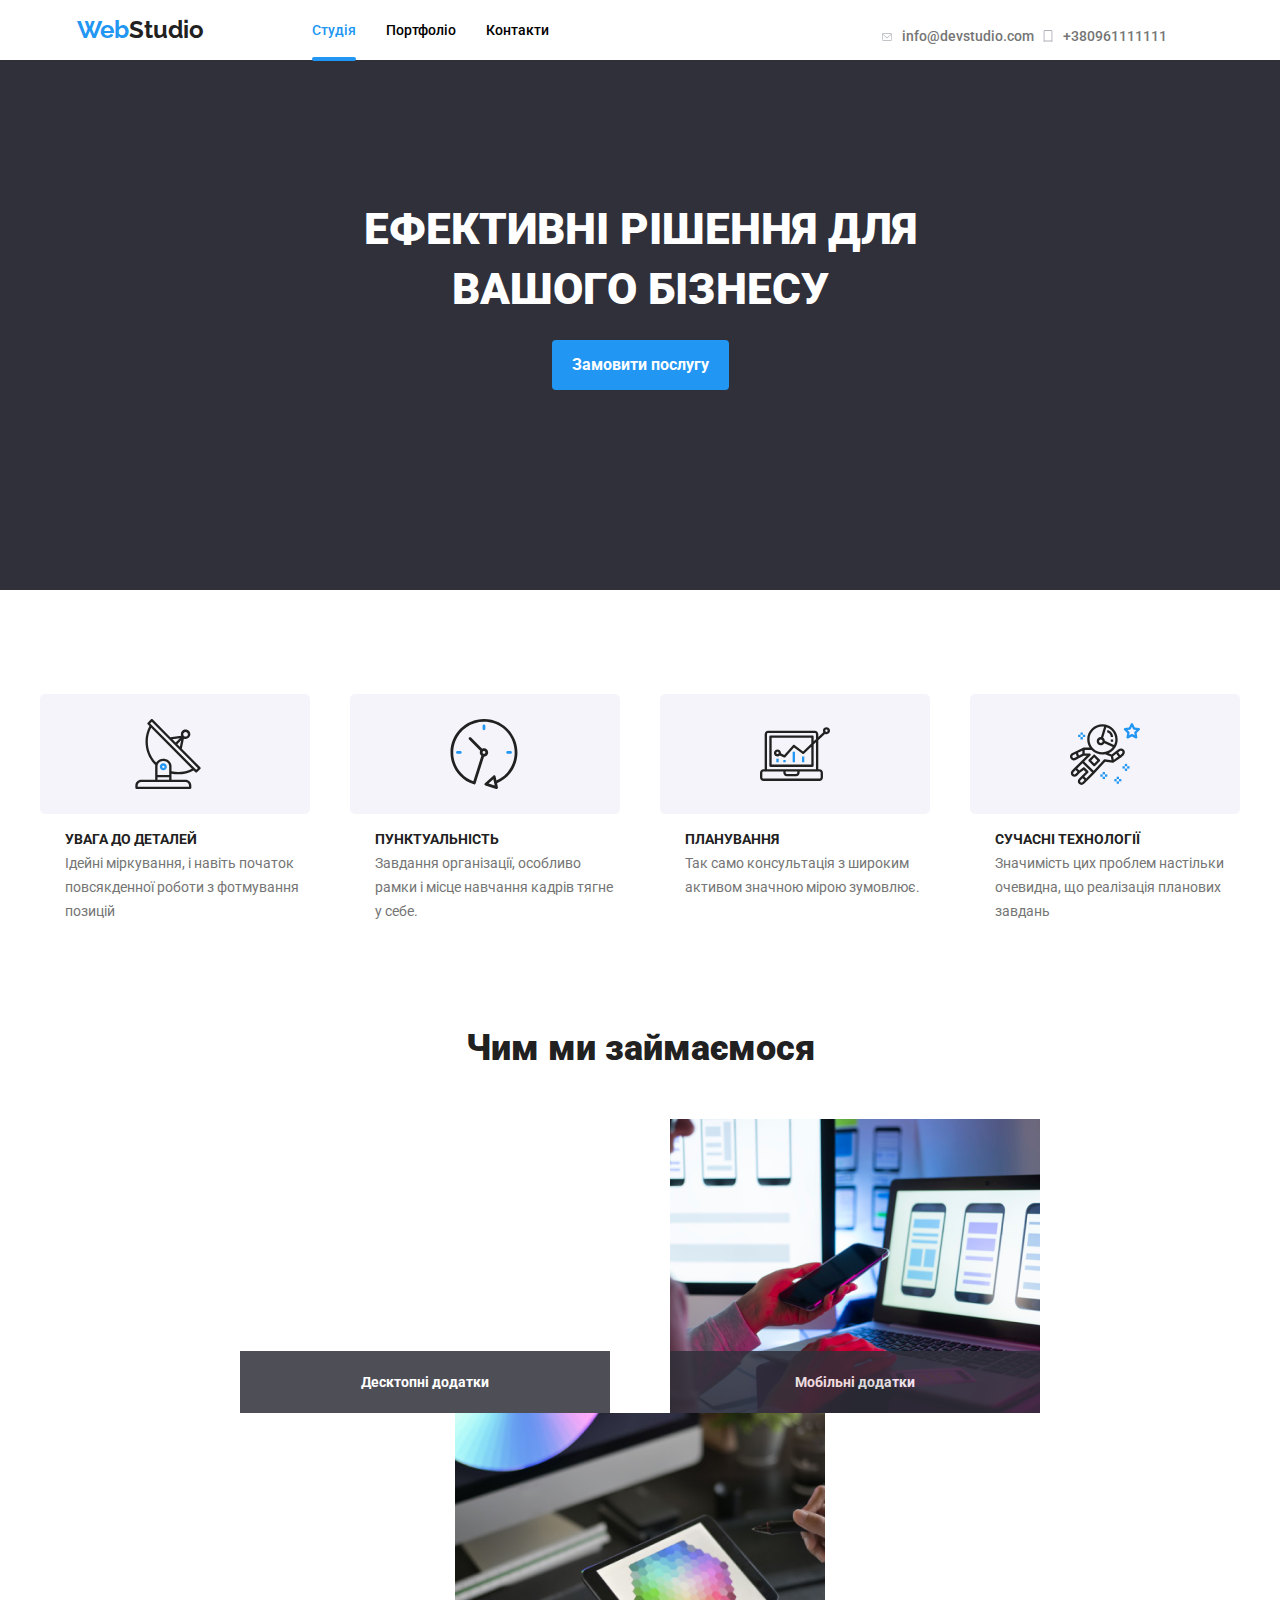
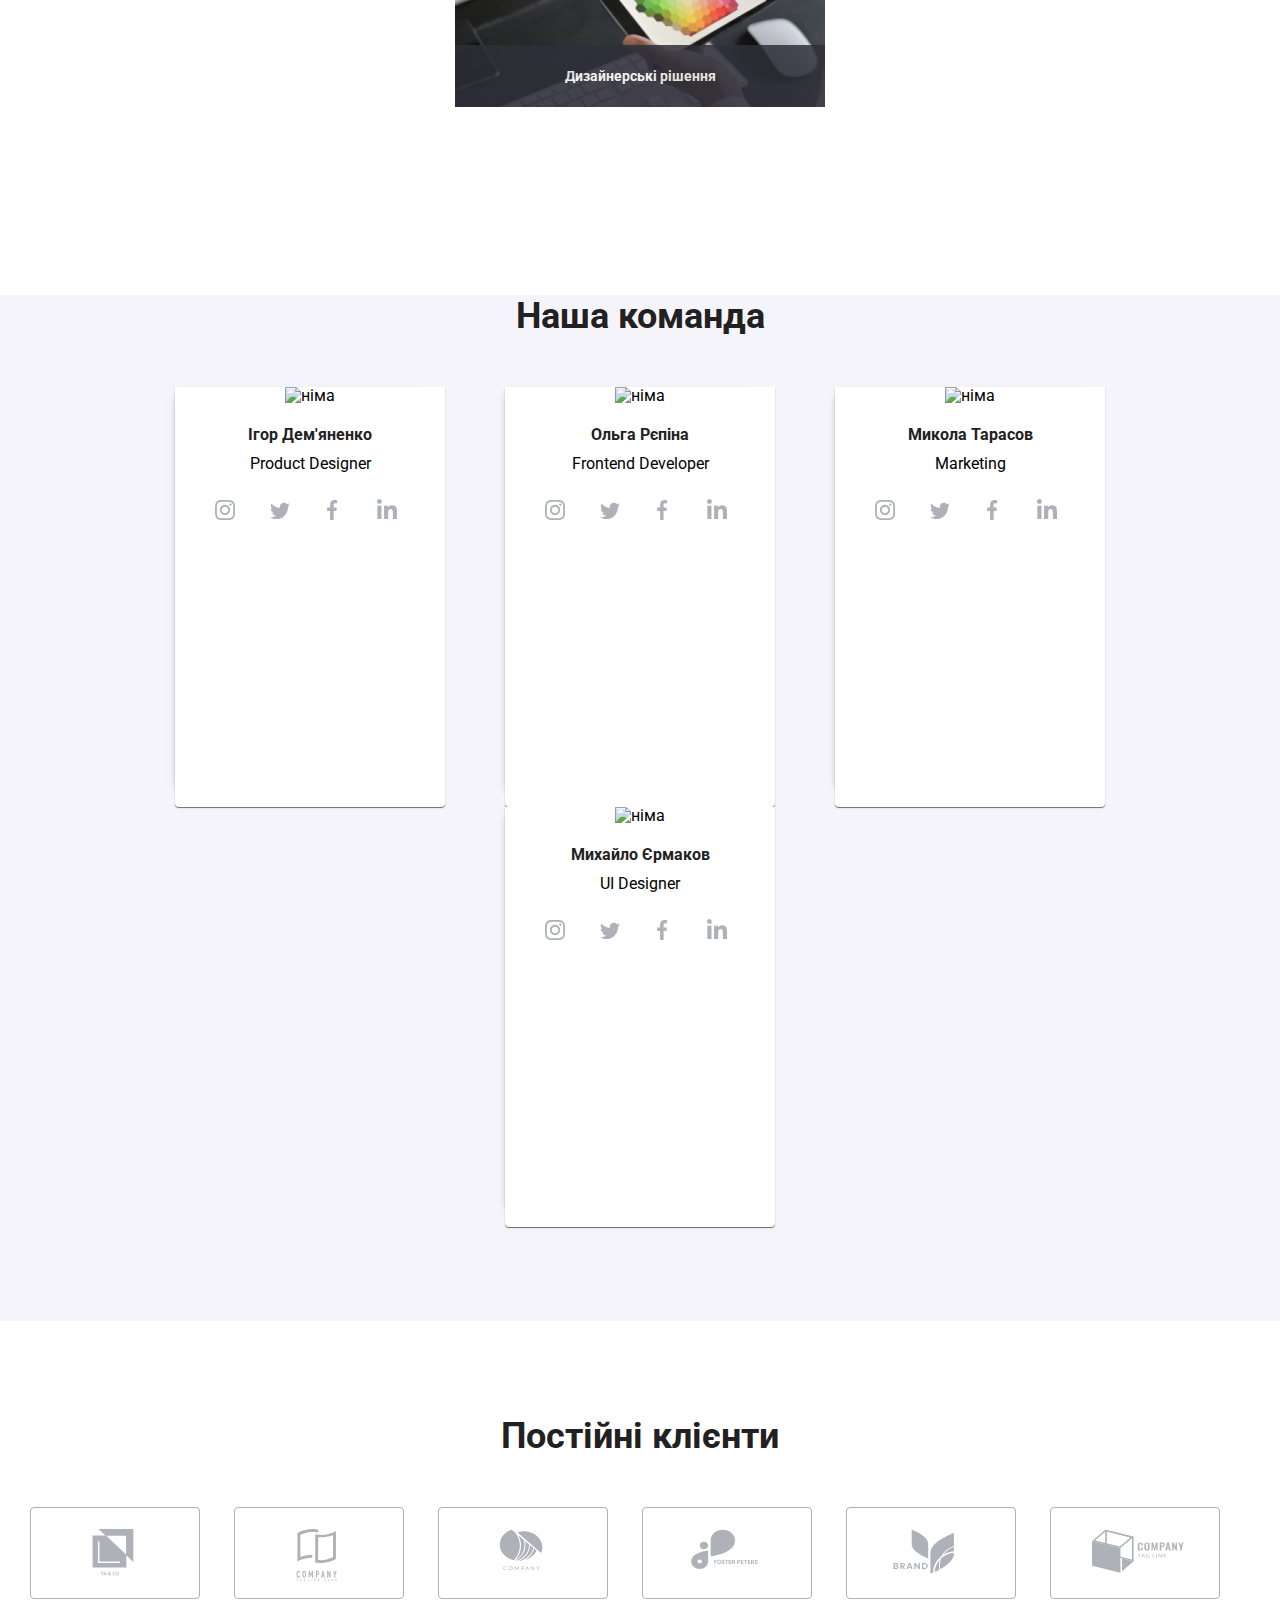
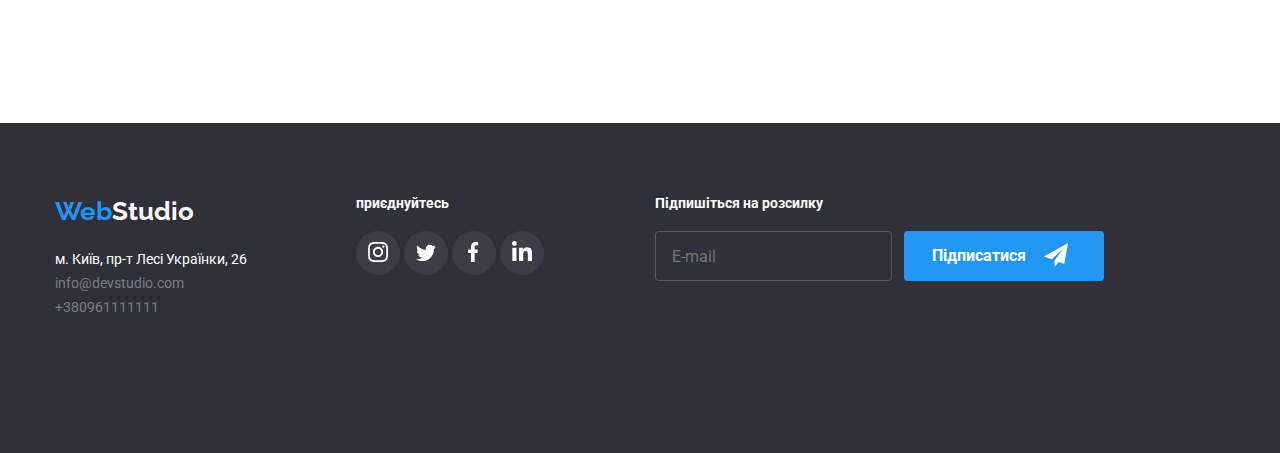
==== commit 30e98eb4: "add retinizer img and rename all img" ====
--- a/index.html
+++ b/index.html
@@ -62,8 +62,8 @@
                 </svg>
             </button>
             <ul class="menu">
-                <li><a href="#">Студія</a></li>
-                <li><a href="#">Портфоліо</a></li>
+                <li><a href="index.html">Студія</a></li>
+                <li><a href="portfolio.html">Портфоліо</a></li>
                 <li><a href="#">Контакти</a></li>
             </ul>
             <ul class="menu menu__contact">
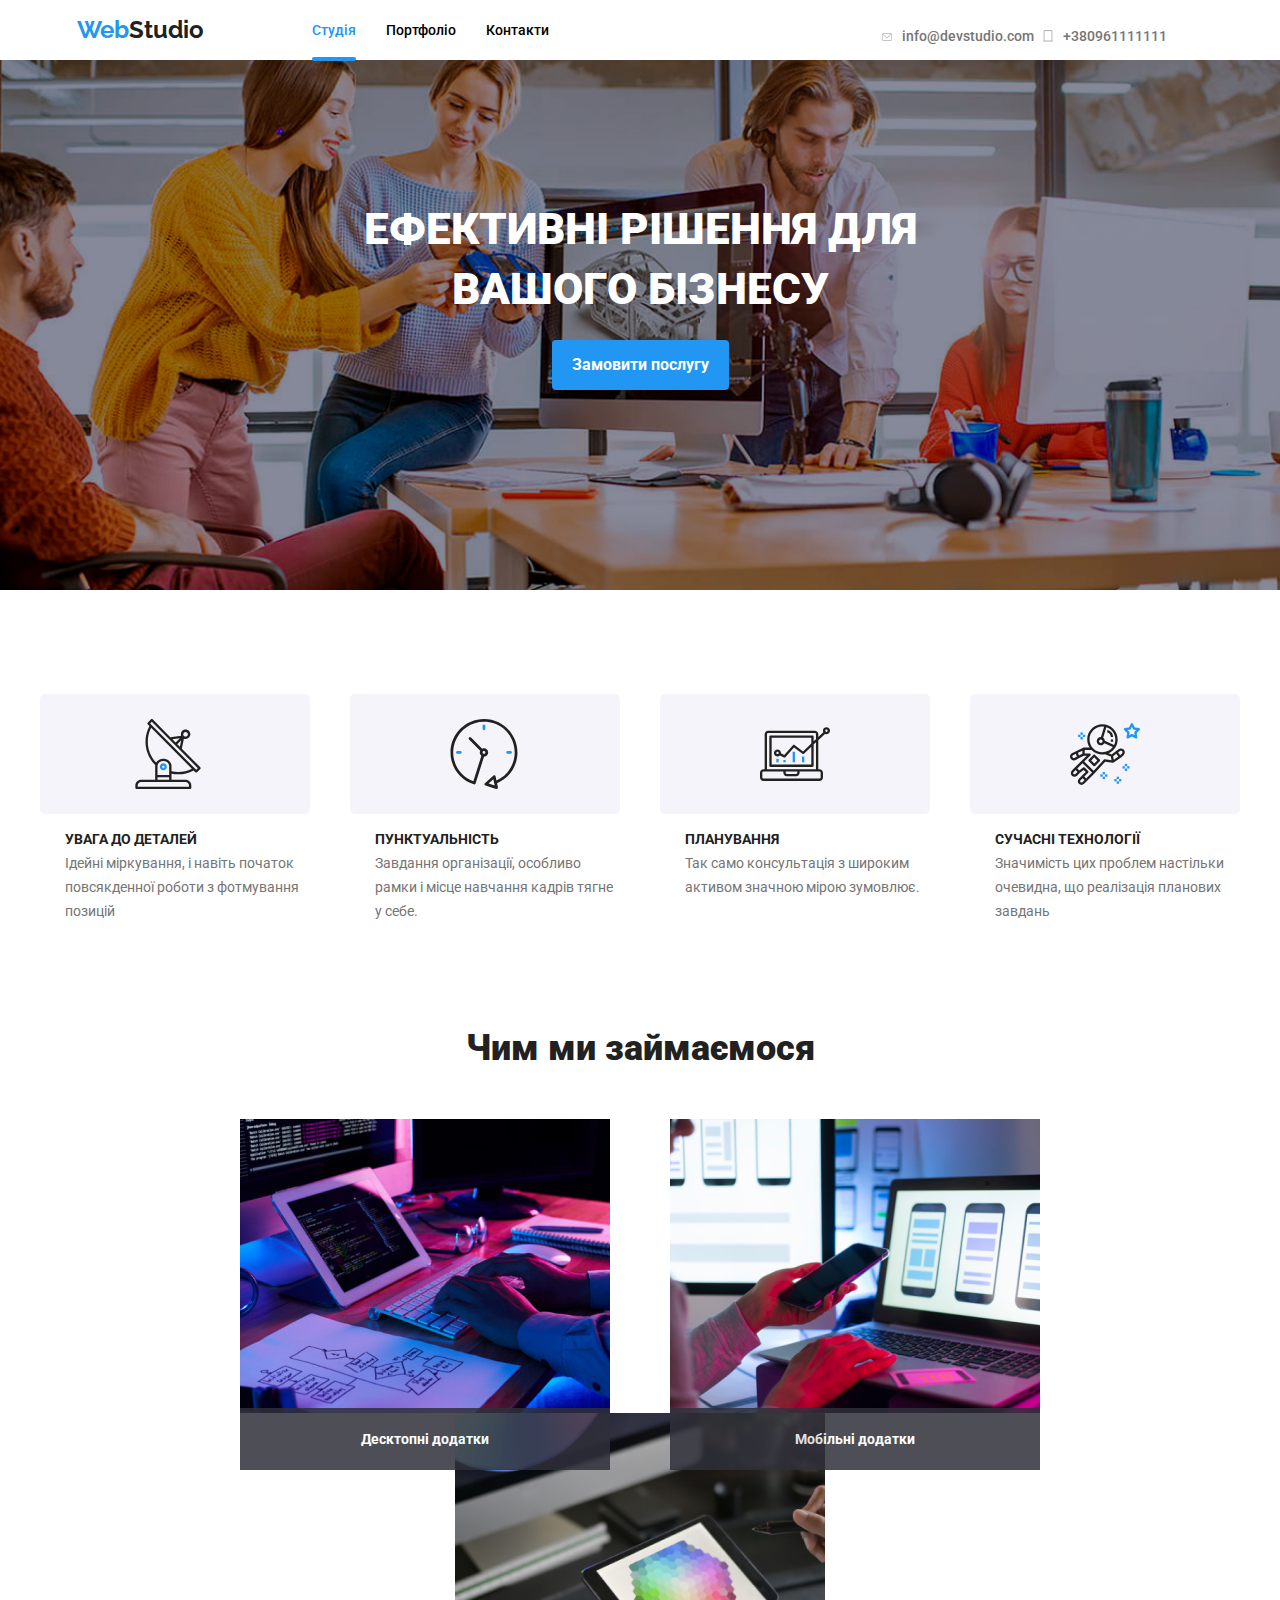
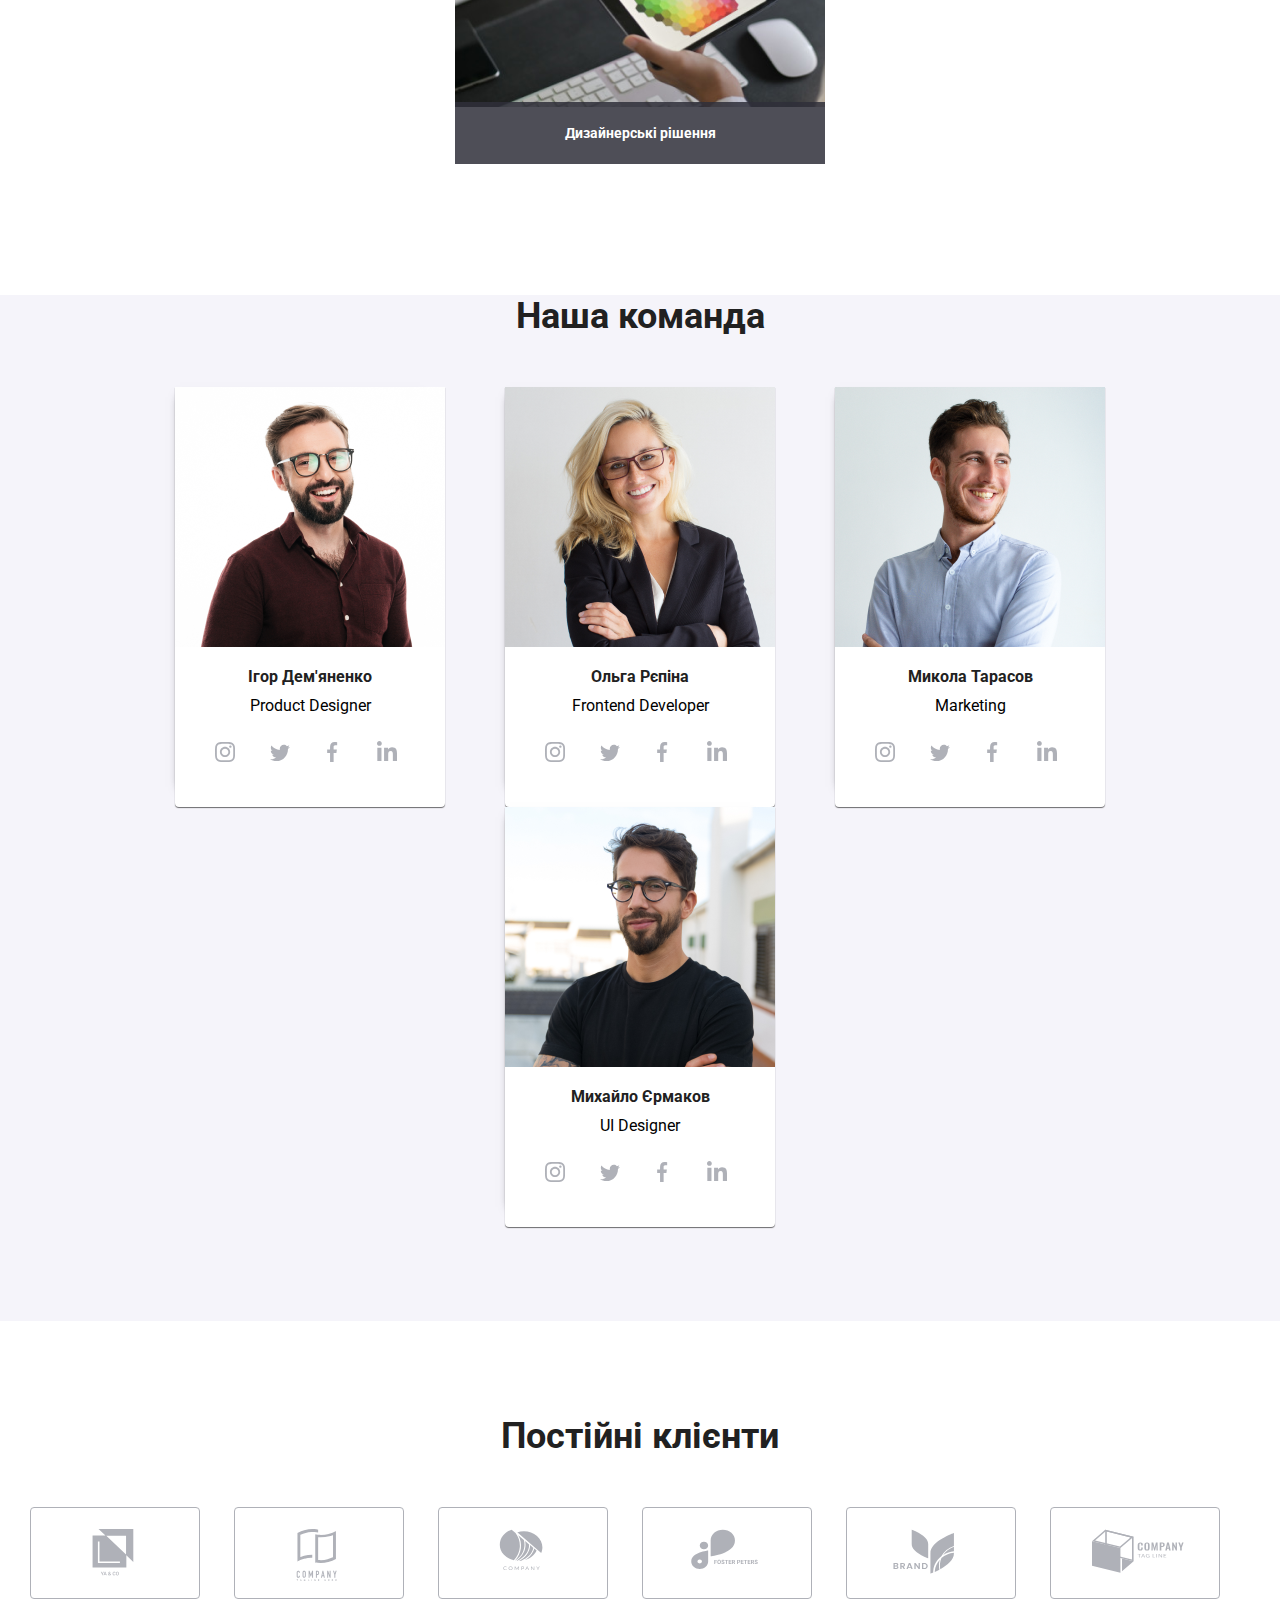
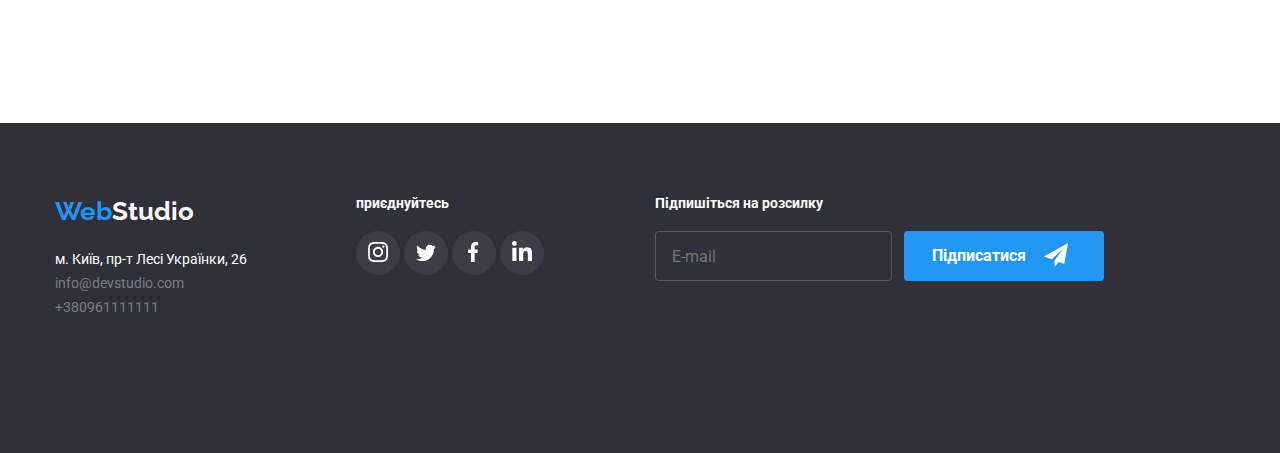
==== commit fa378b3a: "linked retiniz img" ====
--- a/index.html
+++ b/index.html
@@ -80,6 +80,12 @@
     </header>
     <main>
         <section class="section__1">
+            <!-- <picture>
+                <source srcset="img/background-1.jpg 1x, img-ret@2x/background-1@2x.jpg 2x" media="(max-width: 420px)">
+                <source srcset="img/background-1.jpg 1x, img-ret@2x/background-1@2x.jpg 2x" media="(min-width: 421px) and (max-width: 768px)">
+                <source srcset="img/background-1.jpg 1x, img-ret@2x/background-1@2x.jpg 2x" media="(min-width: 769px)">
+                <img src="img/background-1.jpg" srcset="img-ret@2x/background-1@2x.jpg 2x" alt="background">
+            </picture> -->
             <h2 class="advertisement">ЕФЕКТИВНІ РІШЕННЯ ДЛЯ <br> ВАШОГО
                 БІЗНЕСУ
             </h2>
@@ -195,12 +201,30 @@
                 </div>
                 <div class="box__section">
                     <div class="box">
+                        <picture>
+                            <source srcset="img/img-1.png 1x, img-ret@2x/img-1@2x.png 2x" media="(max-width: 420px)">
+                            <source srcset="img/img-1.png 1x, img-ret@2x/img-1@2x.png 2x" media="(min-width: 421px) and (max-width: 768px)">
+                            <source srcset="img/img-1.png 1x, img-ret@2x/img-1@2x.png 2x" media="(min-width: 769px)">
+                            <img src="img/img-1.png" srcset="img-ret@2x/img-1@2x.png 2x" alt="img_box-1">
+                        </picture>
                         <h2 class="box__text">Десктопні додатки</h2>
                     </div>
                     <div class="box">
+                        <picture>
+                            <source srcset="img/img-2.png 1x, img-ret@2x/img-2@2x.png 2x" media="(max-width: 420px)">
+                            <source srcset="img/img-2.png 1x, img-ret@2x/img-2@2x.png 2x" media="(min-width: 421px) and (max-width: 768px)">
+                            <source srcset="img/img-2.png 1x, img-ret@2x/img-2@2x.png 2x" media="(min-width: 769px)">
+                            <img src="img/img-2.png" srcset="img-ret@2x/img-2@2x.png 2x" alt="img_box-2">
+                        </picture>
                         <h2 class="box__text">Мобільні додатки</h2>
                     </div>
                     <div class="box">
+                        <picture>
+                            <source srcset="img/img-3.png 1x, img-ret@2x/img-3@2x.png 2x" media="(max-width: 420px)">
+                            <source srcset="img/img-3.png 1x, img-ret@2x/img-3@2x.png 2x" media="(min-width: 421px) and (max-width: 768px)">
+                            <source srcset="img/img-3.png 1x, img-ret@2x/img-3@2x.png 2x" media="(min-width: 769px)">
+                            <img src="img/img-3.png" srcset="img-ret@2x/img-3@2x.png 2x" alt="img_box-3">
+                        </picture>
                         <h2 class="box__text">Дизайнерські рішення</h2>
                     </div>
                 </div>
@@ -213,7 +237,15 @@
                 </div>
                 <div class=" team__grid">
                     <div class="person">
-                        <img src="img/img1.jpg" alt="німа" width="270px" height="260px">
+                        <picture>
+                            <source srcset="img/person-1.png 1x, img-ret@2x/person-1@2x.png 2x"
+                                media="(max-width: 420px)">
+                            <source srcset="img/person-1.png 1x, img-ret@2x/person-1@2x.png 2x"
+                                media="(min-width: 421px) and (max-width: 768px)">
+                            <source srcset="img/person-1.png 1x, img-ret@2x/person-1@2x.png 2x"
+                                media="(min-width: 769px)">
+                            <img src="img/person-1.png" srcset="img-ret@2x/person-1@2x.png 2x" alt="person-1">
+                        </picture>
                         <h2 class="name__person"><strong>Ігор Дем'яненко</strong></h2>
                         <p class="make">Product Designer</p>
                         <div class="person__icon">
@@ -230,7 +262,15 @@
                         </div>
                     </div>
                     <div class="person">
-                        <img src="img/img2.jpg" alt="німа" width="270px" height="260px">
+                        <picture>
+                            <source srcset="img/person-2.png 1x, img-ret@2x/person-2@2x.png 2x"
+                                media="(max-width: 420px)">
+                            <source srcset="img/person-2.png 1x, img-ret@2x/person-2@2x.png 2x"
+                                media="(min-width: 421px) and (max-width: 768px)">
+                            <source srcset="img/person-2.png 1x, img-ret@2x/person-2@2x.png 2x"
+                                media="(min-width: 769px)">
+                            <img src="img/person-2.png" srcset="img-ret@2x/person-2@2x.png 2x" alt="person-2">
+                        </picture>
                         <h2 class="name__person"><strong>Ольга Рєпіна</strong></h2>
                         <p class="make">Frontend Developer</p>
                         <div class="person__icon">
@@ -247,7 +287,15 @@
                         </div>
                     </div>
                     <div class="person">
-                        <img src="img/img3.jpg" alt="німа" width="270px" height="260px">
+                        <picture>
+                            <source srcset="img/person-3.png 1x, img-ret@2x/person-3@2x.png 2x"
+                                media="(max-width: 420px)">
+                            <source srcset="img/person-3.png 1x, img-ret@2x/person-3@2x.png 2x"
+                                media="(min-width: 421px) and (max-width: 768px)">
+                            <source srcset="img/person-3.png 1x, img-ret@2x/person-3@2x.png 2x"
+                                media="(min-width: 769px)">
+                            <img src="img/person-3.png" srcset="img-ret@2x/person-3@2x.png 2x" alt="person-3">
+                        </picture>
                         <h2 class="name__person"><strong>Микола Тарасов</strong></h2>
                         <p class="make">Marketing</p>
                         <div class="person__icon">
@@ -264,7 +312,15 @@
                         </div>
                     </div>
                     <div class="person">
-                        <img src="img/img4.jpg" alt="німа" width="270px" height="260px">
+                        <picture>
+                            <source srcset="img/person-4.png 1x, img-ret@2x/person-4@2x.png 2x"
+                                media="(max-width: 420px)">
+                            <source srcset="img/person-4.png 1x, img-ret@2x/person-4@2x.png 2x"
+                                media="(min-width: 421px) and (max-width: 768px)">
+                            <source srcset="img/person-4.png 1x, img-ret@2x/person-4@2x.png 2x"
+                                media="(min-width: 769px)">
+                            <img src="img/person-4.png" srcset="img-ret@2x/person-4@2x.png 2x" alt="person-4">
+                        </picture>
                         <h2 class="name__person"><strong>Михайло Єрмаков</strong></h2>
                         <p class="make">UI Designer</p>
                         <div class="person__icon">
--- a/css/main.css
+++ b/css/main.css
@@ -51,6 +51,12 @@
   cursor: pointer;
 }
 
+img {
+  display: block;
+  max-width: 100%;
+  height: auto;
+}
+
 .project__container, .section__4 .team__grid, .section3__box .box__section, .section__2, .section__1, .header__container {
   display: -webkit-box;
   display: -ms-flexbox;
@@ -127,87 +133,6 @@
     opacity: 0;
     -webkit-transform: translate(-50%, -150%);
             transform: translate(-50%, -150%);
-  }
-}
-@media (max-width: 768px) and (max-width: 1440px) {
-  .header__container {
-    -webkit-box-align: center;
-        -ms-flex-align: center;
-            align-items: center;
-  }
-  .header__container .WebStudio {
-    font-weight: 700;
-    font-size: 26px;
-    font-family: "Roboto";
-    line-height: 30px;
-    color: #212121;
-    text-align: left;
-    letter-spacing: 3%;
-    margin-left: -150px;
-  }
-  .header__nav {
-    margin-left: 86px !important;
-    margin-right: 96px !important;
-  }
-  .nav__contact {
-    -webkit-box-orient: vertical;
-    -webkit-box-direction: normal;
-        -ms-flex-direction: column;
-            flex-direction: column;
-    width: 131px;
-  }
-  .nav__contact .contact {
-    width: 138px;
-  }
-  .nav__contact .contact .svg__head {
-    width: 106px;
-    height: 12px;
-    fill: #AFB1B8;
-    display: -webkit-box;
-    display: -ms-flexbox;
-    display: flex;
-    position: relative;
-    top: 15px;
-  }
-  .nav__contact .contact .header__a {
-    font-weight: 500;
-    font-size: 12px;
-    font-family: "Roboto";
-    line-height: 14px;
-    color: #757575;
-    text-align: none;
-    letter-spacing: 3%;
-    margin-left: 8px;
-  }
-  .header__link {
-    font-weight: 500;
-    font-size: 14px;
-    font-family: "Roboto";
-    line-height: 16px;
-    color: #212121;
-    text-align: none;
-    letter-spacing: 3%;
-  }
-}
-@media (max-width: 320px) {
-  .header__container {
-    width: 320px;
-  }
-  .header__container .WebStudio {
-    font-weight: 700;
-    font-size: 24px;
-    font-family: "Roboto";
-    line-height: 28px;
-    color: #212121;
-    text-align: center;
-    letter-spacing: 3%;
-    margin-left: -535px;
-  }
-  .header__nav {
-    display: none;
-  }
-  .nav__contact {
-    display: none;
   }
 }
 .header__container {
@@ -560,7 +485,7 @@
   }
 }
 .section__1 {
-  background-image: url("../img/background1.png");
+  background-image: url("../img/background-1.jpg");
   background-repeat: no-repeat;
   background-size: cover;
   background-position: center;
@@ -607,6 +532,11 @@
   transition: 250ms cubic-bezier(0.4, 0, 0.2, 1);
 }
 
+@media (min-device-pixel-ratio: 2), (-webkit-min-device-pixel-ratio: 2), (min-resolution: 192dpi), (min-resolution: 2dppx) {
+  .section__1 {
+    background-image: url("../img/background-1@2x.jpg");
+  }
+}
 .section__2 .section2__box {
   display: -webkit-box;
   display: -ms-flexbox;
@@ -693,7 +623,7 @@
   background-color: var(--darkgrey);
   padding: 23px 50px;
   opacity: 85%;
-  margin-top: 232px;
+  margin-top: -5px;
   font-weight: 700;
   font-size: 14px;
   font-family: "Roboto";
@@ -960,11 +890,6 @@
   }
 }
 @media (min-width: 320px) and (max-width: 480px) {
-  .section__1 {
-    width: 100%;
-    background-size: cover;
-    background-attachment: fixed;
-  }
   .section__1 .advertisement {
     font-weight: 900;
     font-size: 22px;
